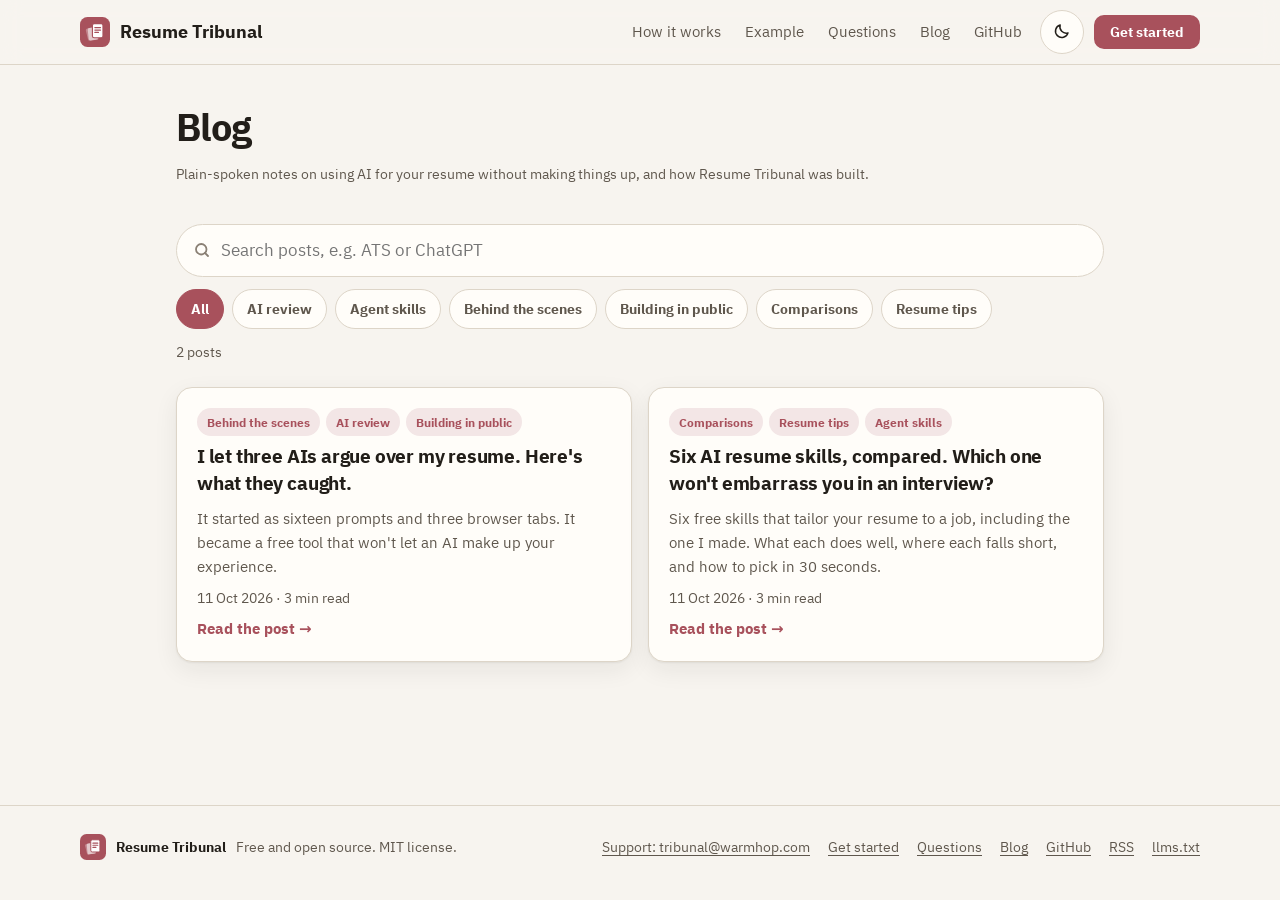
==== docs/blog/index.html @ fca513d2 "Support email, clearer myth and blind-check figures, Plex inside every drawing - support: tribunal@w" ====
<!doctype html>
<html lang="en">
<head>
<meta charset="utf-8">
<meta name="viewport" content="width=device-width, initial-scale=1, viewport-fit=cover">
<title>Blog: AI, resumes and honest job hunting | Resume Tribunal</title>
<meta name="description" content="Plain-spoken notes on using AI for your resume without making things up, and how Resume Tribunal was built.">
<link rel="canonical" href="https://mohiddin7.github.io/resume-tribunal/blog/">
<link rel="icon" href="../assets/favicon.svg" type="image/svg+xml">
<link rel="apple-touch-icon" href="../assets/apple-touch-icon.png">
<link rel="alternate" type="application/rss+xml" title="Resume Tribunal blog" href="https://mohiddin7.github.io/resume-tribunal/feed.xml">
<meta property="og:type" content="website">
<meta property="og:site_name" content="Resume Tribunal">
<meta property="og:title" content="Blog: AI, resumes and honest job hunting | Resume Tribunal">
<meta property="og:description" content="Plain-spoken notes on using AI for your resume without making things up, and how Resume Tribunal was built.">
<meta property="og:url" content="https://mohiddin7.github.io/resume-tribunal/blog/">
<meta property="og:image" content="https://mohiddin7.github.io/resume-tribunal/assets/og.png">
<meta property="og:image:width" content="1200">
<meta property="og:image:height" content="630">
<meta name="twitter:card" content="summary_large_image">
<meta name="theme-color" content="#f7f4ef" media="(prefers-color-scheme: light)">
<meta name="theme-color" content="#14120f" media="(prefers-color-scheme: dark)">
<link rel="stylesheet" href="../assets/site.css">
<script src="../assets/site.js"></script>
<script type="application/ld+json">{"@context": "https://schema.org", "@type": "Blog", "name": "Resume Tribunal blog", "url": "https://mohiddin7.github.io/resume-tribunal/blog/", "blogPost": [{"@type": "BlogPosting", "headline": "I let three AIs argue over my resume. Here's what they caught.", "url": "https://mohiddin7.github.io/resume-tribunal/blog/how-resume-tribunal-was-made.html", "datePublished": "2026-10-11"}, {"@type": "BlogPosting", "headline": "Six AI resume skills, compared. Which one won't embarrass you in an interview?", "url": "https://mohiddin7.github.io/resume-tribunal/blog/resume-skills-compared.html", "datePublished": "2026-10-11"}]}</script>
</head>
<body>
<a class="skip" href="#main">Skip to content</a>
<header class="site"><div class="in">
  <a class="logo" href="../" aria-label="Resume Tribunal home"><img src="../assets/favicon.svg" alt="" width="30" height="30"><span>Resume Tribunal</span></a>
  <nav class="top" aria-label="Main">
    <a href="../#how">How it works</a><a href="../#proof">Example</a><a href="../#faq">Questions</a><a href="../blog/">Blog</a><a href="https://github.com/mohiddin7/resume-tribunal">GitHub</a>
  </nav>
  <button class="icon theme" type="button" aria-label="Switch to dark mode"><span class="moon"><svg viewBox="0 0 24 24" width="18" height="18" aria-hidden="true"><path d="M20 14.5A8.5 8.5 0 0 1 9.5 4a8.5 8.5 0 1 0 10.5 10.5z" fill="none" stroke="currentColor" stroke-width="2" stroke-linejoin="round"/></svg></span><span class="sun"><svg viewBox="0 0 24 24" width="18" height="18" aria-hidden="true"><circle cx="12" cy="12" r="4.5" fill="none" stroke="currentColor" stroke-width="2"/><path d="M12 2v2.5M12 19.5V22M2 12h2.5M19.5 12H22M4.9 4.9l1.8 1.8M17.3 17.3l1.8 1.8M4.9 19.1l1.8-1.8M17.3 6.7l1.8-1.8" stroke="currentColor" stroke-width="2" stroke-linecap="round"/></svg></span></button>
  <a class="btn primary small" href="../#start">Get started</a>
</div></header>
<main id="main" class="blog-wrap">
<header class="blog-head"><h1>Blog</h1><p class="meta">Plain-spoken notes on using AI for your resume without making things up, and how Resume Tribunal was built.</p></header>
<div class="blog-tools">
<label class="search"><span class="sr">Search posts</span><input type="search" id="q" placeholder="Search posts, e.g. ATS or ChatGPT" autocomplete="off" aria-describedby="count"></label>
<div class="chips" role="group" aria-label="Filter by topic"><button type="button" class="chip on" data-tag="">All</button><button type="button" class="chip" data-tag="AI review">AI review</button><button type="button" class="chip" data-tag="Agent skills">Agent skills</button><button type="button" class="chip" data-tag="Behind the scenes">Behind the scenes</button><button type="button" class="chip" data-tag="Building in public">Building in public</button><button type="button" class="chip" data-tag="Comparisons">Comparisons</button><button type="button" class="chip" data-tag="Resume tips">Resume tips</button></div>
<p class="meta" id="count" aria-live="polite"></p>
</div>
<div class="grid posts" id="posts">
<article class="card post" data-tags="Behind the scenes|AI review|Building in public" data-text="i let three ais argue over my resume. here&#x27;s what they caught. it started as sixteen prompts and three browser tabs. it became a free tool that won&#x27;t let an ai make up your experience. behind the scenes ai review building in public an ai that writes your resume will also tell you it&#x27;s great. it&#x27;s biased, and the research agrees. so i made a second ai, from a different company, check the first one&#x27;s work without knowing who wrote it. that became resume tribunal: free, works in chatgpt, gemini, claude or any ai, and a quick review takes about 2 minutes. the ai that loved its own homework earlier this year i was job hunting and doing what everyone does. paste resume. paste job. ask the ai to make me shine. it made me shine a little too brightly. words i never use, like &quot;spearheaded&quot;. claims a size bigger than what i&#x27;d done. lines that echoed the job post so neatly it felt like cheating on a test. then i asked the same ai to check its work. it said the draft was strong. which is a bit like asking a chef to rate their own soup. it turns out this has a name. ai judges are up to 50% more likely to pass a failed answer when the answer is their own. sixteen prompts and a notes file so i got a second opinion. a different company&#x27;s ai, a fresh chat, and one instruction: read this like a skeptical hiring manager. it was far more willing to point out problems. so i kept going, all summer: may 2026: prompts to decode the job, screen my resume, and rewrite the weak bullets, run in three different ais. june and july 2026: all three reviewed the merged result, and two of them researched the role itself. the resume i ended up with was the best i&#x27;d had. it also took hours, three browser tabs, and a notes file just to remember which reply came from which ai. nobody else was ever going to do that. so i turned it into a skill. what resume tribunal does now a skill is a set of instructions your ai app loads when it needs them. you paste one message into chatgpt, gemini, claude or any ai, and it knows the whole routine. try it: you do two steps, and the ais do the rest. your name and contact details are hidden before anything goes to a second ai. and next time, it remembers: the facts you confirmed are saved on your computer, or handed to you as a block to paste, so your second job takes a few questions instead of an interview. the test that hurt i asked ai reviewers to tear the project apart, each playing a different kind of expert. the one that hurt most was the simplest: someone whose whole ai experience is typing a question into chatgpt. they closed the tab in 30 seconds. the first thing on my page was a terminal command. fair. i fixed the page, not the reader. what the second ai caught i then had a fresh ai run the whole thing on a made up candidate. the other ais suggested more than twenty things the candidate never said. a few: &quot;from 4 hours to 40 minutes&quot; , when the candidate said &quot;half a day&quot; &quot;framework adopted by leadership&quot; , for a spreadsheet one supervisor used dropping &quot;simple&quot; from &quot;simple sql queries&quot;, four separate times every one was rejected. the candidate&#x27;s own words decide. you can check every line yourself tribunal/tree/main/examples/operations analyst . three things i&#x27;d tell anyone using ai for a resume 1. get a second opinion from a different ai. the one that wrote it is the worst judge of it. 2. never keep a number you didn&#x27;t give it. if you can&#x27;t explain it in an interview, it&#x27;s a liability. 3. keep your own words. recruiters can smell &quot;spearheaded&quot; from across the room. resume tribunal is free and open source. try it in your ai app ../ start , and tell me what broke."><span class="tags"><button type="button" class="tag" data-tag="Behind the scenes" aria-label="Show posts about Behind the scenes">Behind the scenes</button><button type="button" class="tag" data-tag="AI review" aria-label="Show posts about AI review">AI review</button><button type="button" class="tag" data-tag="Building in public" aria-label="Show posts about Building in public">Building in public</button></span><a class="stretch" href="how-resume-tribunal-was-made.html"><strong>I let three AIs argue over my resume. Here&#x27;s what they caught.</strong></a><span class="desc">It started as sixteen prompts and three browser tabs. It became a free tool that won&#x27;t let an AI make up your experience.</span><span class="meta">11 Oct 2026 · 3 min read</span><span class="more" aria-hidden="true">Read the post →</span></article>
<article class="card post" data-tags="Comparisons|Resume tips|Agent skills" data-text="six ai resume skills, compared. which one won&#x27;t embarrass you in an interview? six free skills that tailor your resume to a job, including the one i made. what each does well, where each falls short, and how to pick in 30 seconds. comparisons resume tips agent skills want cover letters and interview prep too? resumeskills. applying to lots of similar jobs with a pile of old resumes? resume tailoring skill. living in claude code and want a slick pdf fast? claude code job tailor. scared an ai will invent things you&#x27;ll have to defend? resume tribunal mine, so read the disclosure . disclosure: i made resume tribunal. i&#x27;ve tried to be fair, and i say where it loses. everything here comes from reading each skill&#x27;s own files on 11 october 2026, with star counts from github that day. wait, what&#x27;s a &quot;skill&quot;? if ai to you means &quot;type a question into chatgpt&quot;, a skill is a set of instructions your ai app loads when your request matches. install it once, then just say &quot;tailor my resume to this job&quot;. you don&#x27;t always need one. rewording one bullet? a normal prompt is fine. applying to twenty jobs and want the same careful process every time? that&#x27;s what skills are for. the two traps every resume tool can fall into trap one: making things up. ai loves a round number. &quot;half a day&quot; quietly becomes &quot;4 hours&quot;. a tool that adds keywords &quot;to match the job&quot; can slip in a skill you&#x27;ve never used, and then the interviewer asks about it. trap two: believing ats myths. you&#x27;ve seen &quot;75% of resumes are rejected by ats&quot;. that figure traces back to a vendor that closed in 2013 job application was rejected by a human not a computer/ . most rejections come from people. the six, in one line each resumeskills , 2,650 stars. best for the whole job search: 22 skills, cover letters and interview prep included. watch out: it adds job keywords, repeats the 75% myth, and nothing checks claims against your words. resume tailoring skill tailoring skill , 770 stars. best for lots of similar jobs, and finding experience you forgot to write down. watch out: works best with 10 or more old resumes, and one ai writes and judges. resume cover letter skills , 1,060 stars. best for cover letters and uk or australian formats. watch out: it pushes for numbers in 60% of bullets, which is where invention starts. proficiently claude skills , 420 stars. best for strict &quot;never invent&quot; rules, and it remembers your corrections. watch out: no license file, part of a bigger commercial product, self review only. claude code job tailor vasquez/claude code job tailor , 170 stars. best for fast, polished pdfs from one data file. watch out: claude code only, some setup, non commercial license. resume tribunal tribunal , new. best for a second opinion you can trust, in any ai app. watch out: no cover letters, and the full council is slower but more thorough. the question that matters: who checks the ai? here&#x27;s the honest scoreboard. checked by a different ai claims checked against your words you approve changes remembers you next time resumeskills no no not built in no resume tailoring skill no no yes yes resume cover letter no no not built in no proficiently no no yes yes claude code job tailor no no yes yes resume tribunal yes yes yes, each change yes why i built mine differently every other skill here trusts one ai to write and to grade. ai judges go noticeably easier on their own work . that&#x27;s the gap. a second opinion from another company. it doesn&#x27;t know who wrote the draft, so it has no reason to be nice. a check that&#x27;s code, not a promise. a script compares every number and name with what you said. it remembers. facts you confirm are saved for your next job, on your computer or as a block you paste. it&#x27;s quick. a quick review takes about 2 minutes. the full council, three ais from three companies, takes 10 to 15. if you can&#x27;t explain a line in an interview, it shouldn&#x27;t be on your resume. whatever you pick read every line before you send it. never keep a number you didn&#x27;t give the ai yourself. check the employer&#x27;s rules on ai help. already used another skill? ask resume tribunal for &quot;a second opinion on my resume&quot;. it&#x27;ll check the work of any of them."><span class="tags"><button type="button" class="tag" data-tag="Comparisons" aria-label="Show posts about Comparisons">Comparisons</button><button type="button" class="tag" data-tag="Resume tips" aria-label="Show posts about Resume tips">Resume tips</button><button type="button" class="tag" data-tag="Agent skills" aria-label="Show posts about Agent skills">Agent skills</button></span><a class="stretch" href="resume-skills-compared.html"><strong>Six AI resume skills, compared. Which one won&#x27;t embarrass you in an interview?</strong></a><span class="desc">Six free skills that tailor your resume to a job, including the one I made. What each does well, where each falls short, and how to pick in 30 seconds.</span><span class="meta">11 Oct 2026 · 3 min read</span><span class="more" aria-hidden="true">Read the post →</span></article>
</div>
<p class="empty" id="empty" hidden>No posts match that search.</p>
</main>
<footer class="site"><div class="in">
  <div class="fbrand"><img src="../assets/favicon.svg" alt="" width="26" height="26"><strong>Resume Tribunal</strong><span>Free and open source. MIT license.</span></div>
  <nav aria-label="Footer"><a href="mailto:tribunal@warmhop.com">Support: tribunal@warmhop.com</a><a href="../#start">Get started</a><a href="../#faq">Questions</a><a href="../blog/">Blog</a><a href="https://github.com/mohiddin7/resume-tribunal">GitHub</a><a href="https://mohiddin7.github.io/resume-tribunal/feed.xml">RSS</a><a href="../llms.txt">llms.txt</a></nav>
</div></footer>
</body>
</html>
---- docs/assets/site.css ----
/* IBM Plex Sans, self-hosted (SIL Open Font License, fonts/OFL.txt). Served from this site, never from a font CDN. */
@font-face { font-family: "IBM Plex Sans"; font-style: normal; font-weight: 400; font-display: swap; src: url("fonts/ibm-plex-sans-400.woff2") format("woff2"); }
@font-face { font-family: "IBM Plex Sans"; font-style: normal; font-weight: 500; font-display: swap; src: url("fonts/ibm-plex-sans-500.woff2") format("woff2"); }
@font-face { font-family: "IBM Plex Sans"; font-style: normal; font-weight: 600; font-display: swap; src: url("fonts/ibm-plex-sans-600.woff2") format("woff2"); }
@font-face { font-family: "IBM Plex Sans"; font-style: normal; font-weight: 700; font-display: swap; src: url("fonts/ibm-plex-sans-700.woff2") format("woff2"); }
@font-face { font-family: "IBM Plex Sans"; font-style: italic; font-weight: 400; font-display: swap; src: url("fonts/ibm-plex-sans-400-italic.woff2") format("woff2"); }
/* Resume Tribunal. Colours from the warmhop™ palette. Light and dark follow the device; the toggle overrides. Phone first. */
:root {
  --bg: #f7f4ef; --surf: #fffdf9; --ink: #221e19; --muted: #5f574d; --line: #ddd5c8; --tint: #f3e6e6;
  --brand: #a8515c; --onbrand: #fff; --blue: #35619a; --green: #2f6c36; --danger: #a14126;
  --shadow: 0 1px 2px rgba(34,30,25,.06), 0 8px 24px rgba(34,30,25,.07);
  color-scheme: light;
}
@media (prefers-color-scheme: dark) {
  :root:not([data-theme="light"]) {
    --bg: #14120f; --surf: #221e19; --ink: #f3ede4; --muted: #b5ab9e; --line: #3a332b; --tint: #3a2326;
    --brand: #d67a84; --onbrand: #14120f; --blue: #4e88d3; --green: #479650; --danger: #db6141;
    --shadow: 0 1px 2px rgba(0,0,0,.3), 0 8px 24px rgba(0,0,0,.25); color-scheme: dark;
  }
}
:root[data-theme="dark"] {
  --bg: #14120f; --surf: #221e19; --ink: #f3ede4; --muted: #b5ab9e; --line: #3a332b; --tint: #3a2326;
  --brand: #d67a84; --onbrand: #14120f; --blue: #4e88d3; --green: #479650; --danger: #db6141;
  --shadow: 0 1px 2px rgba(0,0,0,.3), 0 8px 24px rgba(0,0,0,.25); color-scheme: dark;
}

* { box-sizing: border-box; }
[hidden] { display: none !important; }
html { -webkit-text-size-adjust: 100%; scroll-behavior: smooth; scroll-padding-top: 72px; }
body { margin: 0; background: var(--bg); color: var(--ink); font: 17px/1.6 "IBM Plex Sans", system-ui, -apple-system, "Segoe UI", Roboto, sans-serif; overflow-x: hidden; }
a { color: var(--brand); text-underline-offset: 3px; }
img { max-width: 100%; height: auto; }
:focus-visible { outline: 3px solid var(--blue); outline-offset: 2px; border-radius: 6px; }
.skip, .sr { position: absolute; left: -9999px; }
.skip:focus { left: 16px; top: 8px; background: var(--surf); padding: 8px 12px; z-index: 20; }
h1, h2, h3 { letter-spacing: -0.02em; line-height: 1.15; }
h1 { font-size: clamp(2.1rem, 8.5vw, 4rem); font-weight: 850; margin: 16px 0; }
h2 { font-size: clamp(1.6rem, 5.5vw, 2.4rem); font-weight: 800; margin: 8px 0 12px; }
h3 { font-size: 1.15rem; margin: 0 0 6px; }
.accent { color: var(--brand); }
.lede { font-size: clamp(1.05rem, 3.6vw, 1.3rem); color: var(--muted); max-width: 38rem; }
.meta { color: var(--muted); font-size: 14px; }
.center { text-align: center; margin-left: auto; margin-right: auto; }
.eyebrow { display: inline-block; font-size: 13px; font-weight: 700; color: var(--brand); background: var(--tint); border: 1px solid color-mix(in srgb, var(--brand) 30%, transparent); padding: 4px 12px; border-radius: 999px; }

/* buttons */
.btn { display: inline-flex; align-items: center; justify-content: center; gap: 8px; padding: 11px 18px; border-radius: 10px; font-weight: 700; text-decoration: none; border: 2px solid var(--brand); line-height: 1.2; cursor: pointer; font-size: 16px; }
.btn.primary { background: var(--brand); color: var(--onbrand); }
.btn.ghost { color: var(--brand); background: transparent; }
.btn.big { padding: 15px 26px; font-size: 17px; }
.btn.small { padding: 7px 14px; font-size: 14px; }
.btn:hover { filter: brightness(1.06); }
.icon { width: 40px; height: 40px; border-radius: 999px; border: 1px solid var(--line); background: var(--surf); color: var(--ink); display: inline-grid; place-items: center; cursor: pointer; padding: 0; }
.theme .sun, :root[data-theme="dark"] .theme .moon { display: none; }
:root[data-theme="dark"] .theme .sun { display: inline; }
@media (prefers-color-scheme: dark) { :root:not([data-theme]) .theme .moon { display: none; } :root:not([data-theme]) .theme .sun { display: inline; } }

/* header */
header.site { position: sticky; top: 0; z-index: 10; background: color-mix(in srgb, var(--bg) 88%, transparent); backdrop-filter: blur(10px); border-bottom: 1px solid var(--line); }
header.site .in { max-width: 72rem; margin: 0 auto; padding: 10px 16px; display: flex; align-items: center; gap: 10px; }
.logo { display: flex; align-items: center; gap: 10px; font-weight: 800; color: var(--ink); text-decoration: none; font-size: 18px; margin-right: auto; }
nav.top { display: none; gap: 24px; font-size: 15px; margin-right: 8px; }
nav.top a { color: var(--muted); text-decoration: none; }
nav.top a:hover { color: var(--ink); }
@media (min-width: 880px) { nav.top { display: flex; } }
@media (max-width: 380px) { .logo span { display: none; } }

/* layout */
main { max-width: 72rem; margin: 0 auto; padding: 0 16px; }
section { padding: 56px 0; text-align: center; }
section > p, section > .sub { margin-left: auto; margin-right: auto; }
.sub { color: var(--muted); max-width: 40rem; }
.band { background: var(--surf); border-top: 1px solid var(--line); border-bottom: 1px solid var(--line); margin: 0 -16px; padding-left: 16px; padding-right: 16px; }
@media (min-width: 72rem) { .band { margin: 0 calc((72rem - 100vw) / 2); padding-left: calc((100vw - 72rem) / 2 + 16px); padding-right: calc((100vw - 72rem) / 2 + 16px); } }
.card { background: var(--surf); border: 1px solid var(--line); border-radius: 16px; padding: 20px; box-shadow: var(--shadow); text-align: left; }
.band .card { background: var(--bg); }
.grid { display: grid; gap: 16px; margin: 24px 0; }
@media (min-width: 720px) { .grid.two { grid-template-columns: 1fr 1fr; } .grid.three { grid-template-columns: repeat(3, 1fr); } }

/* hero */
.hero { padding: 48px 0 24px; }
.hero h1 { margin-left: auto; margin-right: auto; }
.hero .lede { margin: 0 auto; }
.cta { display: flex; flex-direction: column; gap: 12px; margin: 28px auto 16px; max-width: 22rem; }
@media (min-width: 560px) { .cta { flex-direction: row; justify-content: center; max-width: none; } }
.trust { list-style: none; padding: 0; margin: 0; display: flex; flex-wrap: wrap; justify-content: center; gap: 6px 18px; color: var(--muted); font-size: 14px; }
.trust li::before { content: "✓ "; color: var(--green); font-weight: 800; }

/* hero demo */
.demo-wrap { max-width: 60rem; margin: 8px auto 24px; padding: 0; }
.demo-head { display: flex; align-items: center; justify-content: center; gap: 12px; color: var(--muted); font-size: 14px; font-weight: 700; margin-bottom: 12px; }
.demo-head .icon { width: 32px; height: 32px; font-size: 11px; }
.pause .pl, .paused .pause .ps { display: none; } .paused .pause .pl { display: inline; }
.paused .demo-wrap * { animation-play-state: paused !important; }
.demo { display: grid; gap: 12px; text-align: left; }
@media (min-width: 760px) { .demo { grid-template-columns: 1fr 1fr; } }
.pane { background: var(--surf); border: 1px solid var(--line); border-radius: 16px; padding: 16px; box-shadow: var(--shadow); min-height: 230px; }
.pane-h { display: flex; align-items: center; gap: 8px; font-size: 14px; font-weight: 700; color: var(--muted); padding-bottom: 10px; border-bottom: 1px solid var(--line); margin-bottom: 10px; }
.badge { font-size: 12px; font-weight: 800; padding: 2px 8px; border-radius: 6px; color: var(--onbrand); }
.badge.blue { background: var(--blue); } .badge.brand { background: var(--brand); }
.line { margin: 8px 0; padding: 10px 12px; border-radius: 10px; background: var(--bg); font-size: 15px; }
.line.new { border-left: 4px solid var(--blue); }
.row { display: flex; gap: 10px; align-items: flex-start; margin: 8px 0; padding: 10px 12px; border-radius: 10px; background: var(--bg); font-size: 14px; line-height: 1.4; }
.row.neg { background: var(--tint); }
.ic { flex: none; width: 22px; height: 22px; border-radius: 999px; display: inline-grid; place-items: center; font-size: 13px; font-weight: 900; color: #fff; }
.ic.ok { background: var(--green); } .ic.bad { background: var(--danger); }
.approve { display: flex; justify-content: center; align-items: center; gap: 10px; margin: 14px auto 0; font-weight: 700; background: var(--surf); border: 1px solid var(--line); border-radius: 999px; padding: 10px 18px; width: fit-content; max-width: 100%; box-shadow: var(--shadow); }
@media (prefers-reduced-motion: reduce) { .demo-wrap * { animation: none !important; } }

/* steps */
.steps3 { list-style: none; padding: 0; margin: 28px 0 8px; display: grid; gap: 16px; }
@media (min-width: 760px) { .steps3 { grid-template-columns: repeat(3, 1fr); } }
.steps3 li { background: var(--bg); border: 1px solid var(--line); border-radius: 16px; padding: 22px; text-align: left; }
.num { display: inline-grid; place-items: center; width: 36px; height: 36px; border-radius: 999px; background: var(--brand); color: var(--onbrand); font-weight: 800; margin-bottom: 10px; }
.steps3 p { margin: 0; color: var(--muted); }

/* proof */
.caught { display: flex; flex-direction: column; gap: 8px; }
.was { text-decoration: line-through; text-decoration-color: var(--danger); text-decoration-thickness: 2px; font-weight: 700; }
.is { color: var(--muted); }
.is::before { content: "✓ "; color: var(--green); font-weight: 900; }
.ba { display: grid; gap: 16px; }
@media (min-width: 720px) { .ba { grid-template-columns: 1fr 1.6fr; } }
.ba .label { font-size: 12px; font-weight: 800; letter-spacing: .08em; text-transform: uppercase; color: var(--muted); }
.ba .after .label { color: var(--green); }
.ba ul { margin: 8px 0 0; padding-left: 18px; } .ba li { margin: 6px 0; }

/* start tabs */
.tabs { display: flex; gap: 6px; padding: 6px; border: 1px solid var(--line); border-radius: 999px; background: var(--bg); width: fit-content; max-width: 100%; margin: 24px auto 16px; overflow-x: auto; }
.tabs button { border: 0; background: none; color: var(--muted); font: inherit; font-size: 15px; font-weight: 700; padding: 8px 14px; border-radius: 999px; cursor: pointer; white-space: nowrap; }
.tabs button[aria-selected="true"] { background: var(--surf); color: var(--ink); box-shadow: var(--shadow); }
.panel { max-width: 44rem; margin: 0 auto; text-align: left; }
.steps { padding-left: 22px; } .steps li { margin: 12px 0; }
.copyline { display: inline-flex; align-items: center; gap: 8px; flex-wrap: wrap; margin-top: 6px; }
.copybox { display: flex; gap: 10px; align-items: flex-start; background: var(--bg); border: 1px solid var(--line); border-radius: 12px; padding: 12px; }
.copybox code { flex: 1; white-space: normal; word-break: break-word; }
.copy { border: 1px solid var(--line); background: var(--surf); color: var(--ink); border-radius: 8px; padding: 5px 10px; font: inherit; font-size: 13px; font-weight: 700; cursor: pointer; }
.copy.done { color: var(--green); border-color: var(--green); }
.note { max-width: 44rem; margin: 24px auto 0; text-align: left; border-left: 4px solid var(--brand); padding: 8px 0 8px 16px; color: var(--muted); }
code { font-family: ui-monospace, Menlo, Consolas, monospace; font-size: 14px; background: var(--bg); border: 1px solid var(--line); border-radius: 6px; padding: 2px 6px; }

/* stats, compare, faq */
.stat .big { display: block; font-size: 2.4rem; font-weight: 850; color: var(--brand); letter-spacing: -.03em; }
.stat p { margin: 4px 0 8px; }
.stat a { font-size: 14px; }
.table { overflow-x: auto; margin: 24px auto; max-width: 52rem; border: 1px solid var(--line); border-radius: 14px; background: var(--bg); }
table { border-collapse: collapse; width: 100%; font-size: 15px; text-align: left; }
th, td { padding: 12px 14px; border-bottom: 1px solid var(--line); vertical-align: top; }
tr:last-child td { border-bottom: 0; }
th { font-size: 13px; text-transform: uppercase; letter-spacing: .06em; color: var(--muted); }
.faq { max-width: 46rem; margin: 24px auto 0; text-align: left; }
details { border: 1px solid var(--line); background: var(--surf); border-radius: 14px; margin: 10px 0; padding: 0 18px; }
summary { cursor: pointer; font-weight: 700; padding: 16px 0; list-style: none; display: flex; justify-content: space-between; gap: 12px; }
summary::-webkit-details-marker { display: none; }
summary::after { content: "+"; color: var(--brand); font-size: 22px; line-height: 1; }
details[open] summary::after { content: "–"; }
details p { margin: 0 0 16px; color: var(--muted); }
.final { padding: 64px 0 96px; }
.final p { color: var(--muted); }
.disclose { max-width: 36rem; margin-top: 24px; }

/* sticky phone button */
.mcta { position: fixed; left: 16px; right: 16px; bottom: max(12px, env(safe-area-inset-bottom)); z-index: 9; padding: 14px; box-shadow: var(--shadow); }
@media (min-width: 760px) { .mcta { display: none; } }
@media (max-width: 759px) { body.home { padding-bottom: 76px; } }

/* cards for posts */
.card.post { display: flex; flex-direction: column; gap: 8px; text-decoration: none; color: var(--ink); transition: transform .15s, border-color .15s; }
.card.post:hover { transform: translateY(-2px); border-color: var(--brand); }
.card.post strong { font-size: 1.2rem; line-height: 1.3; letter-spacing: -.01em; }
.card.post .desc { color: var(--muted); font-size: 15px; }
.card.post .more { color: var(--brand); font-weight: 700; font-size: 15px; margin-top: auto; }
.tags { display: flex; flex-wrap: wrap; gap: 6px; }
.tag { font-size: 12px; font-weight: 700; color: var(--brand); background: var(--tint); padding: 2px 9px; border-radius: 999px; }

/* blog index */
.blog-wrap { max-width: 60rem; }
.blog-hero { padding: 48px 0 8px; }
.blog-hero .lede { margin: 0 auto; }
.search input { width: 100%; max-width: 30rem; margin: 24px auto 12px; display: block; font: inherit; padding: 12px 16px 12px 44px; border-radius: 999px; border: 1px solid var(--line); background: var(--surf) no-repeat 16px 50% / 18px url("data:image/svg+xml,%3Csvg xmlns='http://www.w3.org/2000/svg' viewBox='0 0 24 24' fill='none' stroke='%238a8075' stroke-width='2.4' stroke-linecap='round'%3E%3Ccircle cx='11' cy='11' r='7'/%3E%3Cpath d='M20 20l-4-4'/%3E%3C/svg%3E"); color: var(--ink); }
.chips { display: flex; flex-wrap: wrap; justify-content: center; gap: 8px; }
.chip { border: 1px solid var(--line); background: var(--surf); color: var(--muted); border-radius: 999px; padding: 6px 14px; font: inherit; font-size: 14px; font-weight: 700; cursor: pointer; }
.chip.on { background: var(--brand); border-color: var(--brand); color: var(--onbrand); }
.grid.posts { grid-template-columns: 1fr; }
@media (min-width: 720px) { .grid.posts { grid-template-columns: 1fr 1fr; } }
.empty { text-align: center; color: var(--muted); }

/* post */
.post-wrap { max-width: 46rem; padding-bottom: 48px; }
.crumbs { font-size: 14px; color: var(--muted); padding-top: 24px; }
.crumbs a { color: var(--muted); }
.post-head { padding: 16px 0 8px; border-bottom: 1px solid var(--line); margin-bottom: 8px; }
.post-head h1 { font-size: clamp(1.9rem, 7vw, 2.9rem); margin: 12px 0; }
.byline { display: flex; align-items: center; gap: 12px; flex-wrap: wrap; margin: 16px 0 12px; font-size: 15px; }
.avatar { width: 40px; height: 40px; border-radius: 999px; background: var(--brand); color: var(--onbrand); display: grid; place-items: center; font-weight: 800; }
.share { display: flex; align-items: center; gap: 8px; flex-wrap: wrap; margin-left: auto; font-size: 14px; }
.share span { color: var(--muted); }
.share a { border: 1px solid var(--line); border-radius: 8px; padding: 5px 10px; text-decoration: none; color: var(--ink); font-weight: 700; font-size: 13px; }
.prose { font-size: 18px; line-height: 1.75; }
.prose h2 { font-size: 1.6rem; margin: 48px 0 8px; }
.prose h3 { margin-top: 32px; }
.prose p, .prose li { margin: 14px 0; }
.prose strong { color: var(--ink); }
.prose blockquote { margin: 28px 0; padding: 4px 0 4px 20px; border-left: 4px solid var(--brand); font-size: 1.2rem; font-weight: 600; }
.prose ul, .prose ol { padding-left: 22px; }
.prose .table { margin: 24px 0; }
.prose table { font-size: 14px; }
.fig { margin: 32px 0; }
.fig img { border-radius: 16px; border: 1px solid var(--line); display: block; width: 100%; }
.fig figcaption { font-size: 14px; color: var(--muted); text-align: center; margin-top: 8px; }
.cta-box { display: flex; gap: 16px; align-items: flex-start; background: var(--tint); border: 1px solid color-mix(in srgb, var(--brand) 35%, transparent); border-radius: 18px; padding: 20px; margin: 36px 0; }
.cta-box p { margin: 4px 0 12px; font-size: 16px; color: var(--muted); }
.post-foot { border-top: 1px solid var(--line); padding-top: 16px; }
.related h2 { font-size: 1.4rem; text-align: left; }
.related { padding: 32px 0; text-align: left; }

/* footer */
footer.site { border-top: 1px solid var(--line); color: var(--muted); font-size: 14px; }
footer.site .in { max-width: 72rem; margin: 0 auto; padding: 28px 16px 40px; display: flex; flex-wrap: wrap; gap: 16px 32px; justify-content: space-between; align-items: center; }
.fbrand { display: flex; align-items: center; gap: 10px; flex-wrap: wrap; }
.fbrand strong { color: var(--ink); }
footer.site nav { display: flex; flex-wrap: wrap; gap: 8px 18px; }
footer.site a { color: var(--muted); }

/* phone fixes */
.logo, .btn { white-space: nowrap; }
@media (max-width: 759px) {
  header.site .btn.small { display: none; }
  .tabs { display: grid; grid-template-columns: 1fr; border-radius: 16px; width: 100%; }
  .tabs button { border-radius: 12px; }
  .pane { min-height: 0; }
}
.dfix { color: var(--green); font-weight: 700; }
.apps { color: var(--muted); font-size: 14px; font-weight: 700; text-align: center; margin: 0 0 8px; }
details.more { margin-top: 16px; }
details.more ul { color: var(--muted); padding-left: 20px; }
details.more li { margin: 8px 0; }
.steps .copybox { margin-top: 8px; }

h1, h2 { text-wrap: balance; }
.hero h1 .accent { display: block; font-size: .82em; margin-top: 6px; }

:root { --purple: #685497; }
:root[data-theme="dark"] { --purple: #9177cf; }
@media (prefers-color-scheme: dark) { :root:not([data-theme="light"]) { --purple: #9177cf; } }

/* how it works: story player. One resume card is the main character; motion tells the story. */
.hiw { display: grid; gap: 14px; max-width: 60rem; margin: 24px auto 8px; text-align: left; }
.steps6 { list-style: none; margin: 0; padding: 0; display: grid; grid-template-columns: repeat(6, 1fr); gap: 6px; }
.st { width: 100%; border: 0; background: none; padding: 6px 0; cursor: pointer; font: inherit; color: inherit; text-align: left; }
.st .stt, .st .sts { display: none; }
.bar { display: block; height: 4px; border-radius: 4px; background: color-mix(in srgb, var(--ink) 14%, transparent); overflow: hidden; }
.bar b { display: block; height: 100%; width: 0; background: var(--brand); border-radius: 4px; }
.st.done .bar b { width: 100%; }
.st.now .bar b { animation: fillbar 4.4s linear forwards; }
.hiw.stopped .st.now .bar b { animation: none; width: 100%; }
.paused .st.now .bar b, .hiw.hold .st.now .bar b { animation-play-state: paused; }
@keyframes fillbar { to { width: 100%; } }
.stage { position: relative; height: 360px; border-radius: 22px; background: var(--bg); border: 1px solid var(--line); overflow: hidden; touch-action: pan-y; user-select: none; cursor: pointer; }
.stage .pause { position: absolute; right: 12px; top: 12px; z-index: 5; width: 34px; height: 34px; font-size: 11px; }
.cap { margin: 0; min-height: 3.4em; text-align: center; }
.cap strong { display: block; font-size: 1.2rem; letter-spacing: -.01em; }
.cap span { color: var(--muted); }
@media (min-width: 860px) {
  .hiw { grid-template-columns: 1.35fr 1fr; align-items: center; gap: 28px; }
  .stage { grid-column: 1; grid-row: 1; height: 420px; }
  .steps6 { grid-column: 2; grid-row: 1; grid-template-columns: 1fr; gap: 4px; }
  .st { padding: 10px 14px 12px; border-radius: 14px; }
  .st .stt { display: block; font-weight: 750; font-size: 1.02rem; margin-top: 8px; color: var(--muted); }
  .st .sts { display: none; color: var(--muted); font-size: 14px; }
  .st.now { background: var(--surf); box-shadow: var(--shadow); }
  .st.now .stt { color: var(--ink); } .st.now .sts { display: block; }
  .st:hover .stt { color: var(--ink); }
  .cap { display: none; }
}
.sc { position: absolute; inset: 0; display: grid; place-items: center; opacity: 0; visibility: hidden; transition: opacity .35s; }
.sc.on { opacity: 1; visibility: visible; }

/* the resume card */
.rc { position: relative; width: 150px; background: var(--surf); border: 1px solid var(--line); border-radius: 14px; padding: 16px 14px; box-shadow: var(--shadow); display: grid; gap: 7px; }
.rc .rc-name { height: 10px; width: 62%; border-radius: 5px; background: var(--ink); opacity: .85; }
.rc .rc-sub { height: 6px; width: 40%; border-radius: 3px; background: var(--muted); opacity: .5; margin-bottom: 4px; }
.rc i { height: 6px; border-radius: 3px; background: var(--muted); opacity: .3; }
.rc i.short { width: 60%; }
.rc.big { width: min(330px, 84%); padding: 20px 18px; gap: 6px; }
.rc.big p { margin: 0; font-size: 14px; line-height: 1.35; padding: 6px 8px; border-radius: 8px; background: var(--bg); }
.sctag { position: absolute; top: -11px; left: 14px; font-size: 11px; font-weight: 800; color: #fff; padding: 3px 9px; border-radius: 999px; }
.t-blue { background: var(--blue); }
.pill { display: inline-flex; align-items: center; gap: 6px; font-size: 13px; font-weight: 700; padding: 7px 12px; border-radius: 999px; background: var(--surf); border: 1px solid var(--line); box-shadow: var(--shadow); color: var(--ink); }

/* scene 1: link and resume drop into the chat */
.sc1 .chat { position: absolute; left: 50%; bottom: 44px; transform: translateX(-50%); width: min(330px, 84%); display: flex; align-items: center; justify-content: space-between; gap: 8px; padding: 12px 12px 12px 16px; border-radius: 16px; background: var(--surf); border: 1px solid var(--line); box-shadow: var(--shadow); font-size: 14px; }
.sc1 .send { width: 28px; height: 28px; border-radius: 999px; background: var(--brand); color: var(--onbrand); display: grid; place-items: center; font-weight: 800; flex: none; }
.sc1 .job { position: absolute; left: 12%; top: 22%; }
.sc1 .rc-in { position: absolute; right: 12%; top: 14%; width: 104px; padding: 12px 10px; transform: rotate(4deg); }
.sc1.on .job { animation: dropL .9s .2s cubic-bezier(.3,1.4,.5,1) both; }
.sc1.on .rc-in { animation: dropR .9s .5s cubic-bezier(.3,1.4,.5,1) both; }
.sc1.on .typed { animation: type 1.1s 1.5s steps(28) both; }
.sc1.on .send { animation: pulse .5s 2.8s both; }
@keyframes dropL { from { transform: translate(-60px,-40px) rotate(-12deg); opacity: 0; } }
@keyframes dropR { from { transform: translate(60px,-50px) rotate(16deg); opacity: 0; } }

/* scene 2: AI 1 rewrites */
.sc2 .old { color: var(--muted); }
.sc2.on .old { animation: strikeout 2.2s .2s both; }
.sc2.on .n1 { animation: type 1s .9s steps(40) both; }
.sc2.on .n2 { animation: type 1s 2s steps(36) both; }
.sc2 .new { border-left: 3px solid var(--blue); }
.sc2 .kw { position: absolute; font-size: 12px; font-weight: 800; color: var(--blue); background: var(--surf); border: 1px solid color-mix(in srgb, var(--blue) 40%, var(--line)); padding: 4px 10px; border-radius: 999px; }
.sc2 .k1 { top: 9%; left: 10%; } .sc2 .k2 { top: 7%; right: 12%; } .sc2 .k3 { bottom: 9%; right: 16%; }
.sc2.on .kw { animation: floatin .7s both; } .sc2.on .k1 { animation-delay: .5s; } .sc2.on .k2 { animation-delay: .8s; } .sc2.on .k3 { animation-delay: 1.1s; }
@keyframes strikeout { 0%, 25% { text-decoration: none; opacity: 1; } 45% { text-decoration: line-through; opacity: .7; } 100% { text-decoration: line-through; opacity: .35; } }
@keyframes floatin { from { transform: translateY(14px) scale(.8); opacity: 0; } }

/* scene 3: AI 2 reads blind, catches the made-up number */
.t-swap { background: var(--brand); display: grid; }
.t-swap b { grid-area: 1 / 1; font-weight: 800; }
.t-swap b:first-child { visibility: hidden; }
.sc3.on .t-swap { animation: tagcol 1s .2s both; }
.sc3.on .t-swap b:first-child { visibility: visible; animation: hideb .01s 1s both; }
.sc3.on .t-swap b:last-child { animation: showb .01s 1s both; }
@keyframes tagcol { from { background: var(--blue); } 80% { background: var(--blue); } }
@keyframes hideb { to { visibility: hidden; } } @keyframes showb { from { visibility: hidden; } }
.sc3 .bad { display: none; } .sc3 .fix { color: var(--green); font-weight: 800; }
.sc3.on .bad { display: inline; color: var(--danger); font-weight: 800; animation: badgone 3s .3s both; }
.sc3.on .fix { display: inline-block; animation: fixin .4s 2.4s both; }
@keyframes badgone { 0%, 40% { text-decoration: none; } 50%, 70% { text-decoration: line-through; opacity: 1; } 71%, 100% { opacity: 0; font-size: 0; } }
@keyframes fixin { from { opacity: 0; transform: translateY(6px); max-width: 0; } }
.sc3 .lens { position: absolute; width: 54px; height: 54px; border-radius: 999px; border: 3px solid var(--brand); left: 8%; top: 46%; opacity: 0; }
.sc3 .lens::after { content: ""; position: absolute; width: 18px; height: 3px; background: var(--brand); right: -15px; bottom: -5px; transform: rotate(45deg); border-radius: 2px; }
.sc3.on .lens { animation: sweep 2s .4s ease-in-out both; }
@keyframes sweep { 0% { opacity: 0; transform: translate(0,0); } 15% { opacity: 1; } 55% { transform: translate(150px, 10px); opacity: 1; } 70% { transform: translate(90px, 24px); opacity: 1; } 100% { transform: translate(90px, 24px); opacity: 0; } }
.sc3 .note, .sc3 .verdict { position: absolute; font-size: 13px; font-weight: 800; padding: 7px 12px; border-radius: 12px; box-shadow: var(--shadow); }
.sc3 .note { top: 12%; right: 8%; background: var(--surf); color: var(--danger); border: 1px solid color-mix(in srgb, var(--danger) 40%, var(--line)); }
.sc3 .verdict { bottom: 10%; left: 50%; transform: translateX(-50%); background: var(--green); color: #fff; white-space: nowrap; }
.sc3.on .note { animation: popin .4s 1.5s both; }
.sc3.on .verdict { animation: popc .5s 3s both; }
@keyframes popin { from { transform: scale(.6); opacity: 0; } }
@keyframes popc { from { transform: translateX(-50%) scale(.6); opacity: 0; } }

/* scene 4: the script ticks */
.sc4 { grid-template-columns: auto auto; gap: 22px; justify-content: center; align-content: center; }
.sc4 .rc { overflow: hidden; }
.sc4 .scan { position: absolute; left: 0; right: 0; height: 26px; top: -30px; background: linear-gradient(transparent, color-mix(in srgb, var(--brand) 35%, transparent), transparent); }
.sc4.on .scan { animation: scan 1.4s .2s ease-in-out 2 both; }
@keyframes scan { to { top: 110%; } }
.checks { list-style: none; margin: 0; padding: 0; display: grid; gap: 10px; font-size: 14px; font-weight: 650; max-width: 190px; }
.checks li { display: flex; gap: 8px; align-items: flex-start; }
.checks b { flex: none; width: 22px; height: 22px; border-radius: 999px; background: var(--green); color: #fff; display: grid; place-items: center; font-size: 12px; }
.sc4.on .c1 { animation: floatin .4s .7s both; } .sc4.on .c2 { animation: floatin .4s 1.4s both; } .sc4.on .c3 { animation: floatin .4s 2.1s both; }
@media (max-width: 420px) { .sc4 { grid-template-columns: 1fr; justify-items: center; gap: 14px; } .sc4 .rc { width: 120px; } }

/* scene 5: approve */
.sc5 { align-content: center; gap: 12px; }
.chg { display: flex; align-items: center; justify-content: space-between; gap: 10px; width: min(330px, 86%); background: var(--surf); border: 1px solid var(--line); border-radius: 14px; padding: 12px 12px 12px 14px; box-shadow: var(--shadow); font-size: 14px; }
.chg p { margin: 0; }
.ok { flex: none; font-size: 13px; font-weight: 800; padding: 7px 12px; border-radius: 10px; border: 2px solid var(--green); color: var(--green); }
.sc5.on .ch1 .ok { animation: approve .3s 1s both; } .sc5.on .ch2 .ok { animation: approve .3s 2.2s both; }
@keyframes approve { from { background: transparent; color: var(--green); } to { background: var(--green); color: #fff; } }
.sc5 .tap { position: absolute; width: 26px; height: 26px; border-radius: 999px; background: color-mix(in srgb, var(--ink) 30%, transparent); border: 2px solid var(--surf); opacity: 0; }
.sc5.on .tap { animation: tap 2.6s .2s both; }
@keyframes tap { 0% { opacity: 0; left: 50%; top: 80%; } 20% { opacity: 1; } 32% { left: calc(50% + min(130px, 34%)); top: calc(50% - 42px); transform: scale(1); } 36% { transform: scale(.75); } 40% { transform: scale(1); } 70% { left: calc(50% + min(130px, 34%)); top: calc(50% + 22px); transform: scale(1); } 74% { transform: scale(.75); } 78% { transform: scale(1); opacity: 1; } 100% { left: calc(50% + min(130px, 34%)); top: calc(50% + 22px); opacity: 0; } }

/* scene 6: your resume lifts out of the pile, like the logo */
.pile { position: relative; width: 170px; height: 200px; }
.pile .p1, .pile .p2 { position: absolute; inset: 20px 30px 0 0; border-radius: 14px; background: var(--brand); }
.pile .p1 { opacity: .25; transform: rotate(-14deg); } .pile .p2 { opacity: .45; transform: rotate(-6deg); }
.pile .lift { position: absolute; left: 34px; top: 10px; width: 136px; z-index: 2; }
.sc6.on .lift { animation: lift 1s .3s cubic-bezier(.3,1.5,.5,1) both; }
@keyframes lift { from { transform: translate(-28px, 34px) rotate(-6deg); } }
.sc6 .pdf, .sc6 .qs { position: absolute; }
.sc6 .pdf { right: 9%; top: 26%; background: var(--brand); color: var(--onbrand); border-color: var(--brand); }
.sc6 .qs { left: 8%; bottom: 16%; }
.sc6.on .pdf { animation: popin .4s 1.3s both; } .sc6.on .qs { animation: popin .4s 1.8s both; }

@keyframes type { from { clip-path: inset(0 100% 0 0); } to { clip-path: inset(0 0 0 0); } }
@keyframes pulse { 50% { transform: scale(1.25); } }
@media (prefers-reduced-motion: reduce) { .hiw *, .hiw *::after { animation: none !important; } .sc { transition: none; } }
.paused .hiw *, .paused .hiw *::after, .hiw.hold .sc * { animation-play-state: paused !important; }
.sc3 .fix { white-space: nowrap; overflow: hidden; vertical-align: bottom; }
.sc6 .pdf { right: auto; left: 8%; top: 12%; }
.sc6 .qs { left: auto; right: 8%; bottom: 12%; }
.sc2 .k2 { right: 20%; }
.cap { min-height: 4.6em; }

/* phone: bars and caption together on top; no long-press callout */
.stage { -webkit-touch-callout: none; -webkit-user-select: none; }
@media (max-width: 859px) {
  .steps6 { order: 0; } .cap { order: 1; min-height: 3.2em; margin-bottom: 2px; } .stage { order: 2; }
  .cap strong { font-size: 1.1rem; }
}
/* floating phone button appears only after the hero button scrolls away */
.mcta { transform: translateY(140%); opacity: 0; transition: transform .25s ease, opacity .25s ease; pointer-events: none; }
body.show-mcta .mcta { transform: none; opacity: 1; pointer-events: auto; }
@media (prefers-reduced-motion: reduce) { .mcta { transition: none; } }

/* checklist pass: 44px tap targets, calmer section rhythm, the player sits right under the hero */
.icon { width: 44px; height: 44px; }
.stage .pause { width: 40px; height: 40px; }
.copy { min-height: 40px; padding: 8px 14px; }
.tabs button { min-height: 44px; }
.chip { min-height: 40px; }
.share a { min-height: 36px; display: inline-flex; align-items: center; }
#how { padding-top: 8px; }
#how h2 { font-size: clamp(1.4rem, 5vw, 2rem); }
.hint { margin-top: 10px; }
section + section:not(.band) { border-top: 1px solid color-mix(in srgb, var(--line) 60%, transparent); }

/* skim pass: compact proof list, stat rows, short comparison */
.caughtlist { list-style: none; margin: 20px auto; padding: 6px 18px; max-width: 46rem; }
.caughtlist li { display: grid; gap: 2px; padding: 12px 0; border-bottom: 1px solid var(--line); }
.caughtlist li:last-child { border-bottom: 0; }
@media (min-width: 720px) { .caughtlist li { grid-template-columns: 1fr 1fr; gap: 16px; align-items: baseline; } }
.ba li { font-size: 15px; }
@media (max-width: 719px) {
  .stats { gap: 10px; }
  .stat { display: grid; grid-template-columns: 7.2rem 1fr; gap: 4px 12px; align-items: center; padding: 14px 16px; }
  .stat .big { font-size: 1.7rem; grid-row: span 2; }
  .stat p { margin: 0; font-size: 15px; }
  .stat a { grid-column: 2; }
  table { font-size: 14px; } th, td { padding: 10px; }
}

/* each main section fills the screen it is seen on, content centred; taller content simply grows */
:root { --head: 65px; }
body.home main > section { min-height: calc(100vh - var(--head)); min-height: calc(100svh - var(--head)); display: flex; flex-direction: column; justify-content: center; padding-top: 48px; padding-bottom: 48px; }
body.home main > section > * { width: 100%; }
body.home main > section > .eyebrow, body.home main > section > .btn { width: auto; align-self: center; }
body.home .hero > * { margin-left: auto; margin-right: auto; }
body.home .hero .eyebrow { align-self: center; }
body.home .hero .cta { width: auto; }
#how { padding-top: 48px; }
#how .sub strong { color: var(--ink); }
/* the player's stage sizes to the screen so How it works fits one screen */
.stage { height: clamp(290px, calc(100vh - 525px), 420px); height: clamp(290px, calc(100svh - 525px), 420px); }
@media (min-width: 860px) {
  .stage { height: clamp(320px, calc(100vh - 470px), 500px); height: clamp(320px, calc(100svh - 470px), 500px); }
  #how { padding-top: 32px; padding-bottom: 32px; }
}
@media (max-width: 759px) { #how > .meta:not(.hint) { display: none; } }
@media (max-width: 759px) { body.home main > section { padding-top: 32px; padding-bottom: 32px; } #how .hint { margin-top: 6px; } }
@media (min-width: 860px) and (max-height: 880px) { #how h2 { margin-bottom: 4px; } #how .sub { margin-top: 0; margin-bottom: 0; } #how .hiw { margin-top: 12px; } #how .hint { margin-top: 4px; } #how > .meta:not(.hint) { margin-top: 4px; } }

/* Get started: a short pill switcher (also on phones) over panels stacked in one spot,
   so the section is as tall as the tallest panel and never jumps when switching */
body.home main > section > .tabs { width: fit-content; max-width: 100%; align-self: center; }
.tabs { display: flex; flex-wrap: nowrap; border-radius: 999px; }
.tabs button { border-radius: 999px; }
@media (max-width: 759px) {
  .tabs { display: flex; width: fit-content; gap: 2px; padding: 4px; }
  .tabs button { font-size: 14px; padding: 8px 12px; min-height: 44px; }
}
.panels { display: grid; max-width: 44rem; margin: 0 auto; }
.panels > .panel { grid-area: 1 / 1; margin: 0; }
.panels > .panel[hidden] { display: block !important; visibility: hidden; pointer-events: none; }

#start > details.more { max-width: 44rem; margin: 16px auto 0; text-align: left; }
.copybox code { overflow-wrap: break-word; word-break: normal; }
@media (max-width: 759px) { .copybox code { font-size: 13px; } }

/* blog index: plain header, tools, cards */
.blog-head { padding: 40px 0 8px; }
.blog-head h1 { font-size: clamp(1.8rem, 6vw, 2.4rem); margin: 0 0 4px; }
.blog-tools { display: grid; gap: 12px; margin: 16px 0 8px; }
.blog-tools .search input { margin: 0; max-width: none; }
.blog-tools .chips { justify-content: flex-start; }
.blog-tools #count { margin: 0; }

/* posts: built to skim */
.readbar { position: fixed; left: 0; right: 0; top: 0; height: 3px; z-index: 30; }
.readbar b { display: block; height: 100%; width: 0; background: var(--brand); }
.post-head h1 { font-size: clamp(1.7rem, 6.5vw, 2.6rem); line-height: 1.12; }
.tldr { display: block; background: var(--surf); border: 1px solid var(--line); border-left: 5px solid var(--brand); border-radius: 14px; padding: 16px 20px 6px; margin: 24px 0 8px; box-shadow: var(--shadow); }
.tldr > strong { display: block; font-size: 14px; color: var(--brand); margin-bottom: 2px; }
.tldr ul { margin: 6px 0 10px; padding-left: 20px; }
.tldr li { margin: 6px 0; font-size: 17px; }
.prose h2 { font-size: clamp(1.35rem, 4.6vw, 1.7rem); margin: 44px 0 6px; padding-top: 12px; border-top: 1px solid var(--line); }
.prose p, .prose li { font-size: 18px; }
.prose li strong:first-child { color: var(--ink); }
.prose blockquote { margin: 28px 0; padding: 18px 22px; border: 0; border-radius: 16px; background: var(--tint); font-size: clamp(1.15rem, 4.4vw, 1.45rem); font-weight: 750; line-height: 1.35; letter-spacing: -.01em; }
.prose blockquote p { margin: 0; font-size: inherit; }
.prose .table { margin: 22px 0; font-size: 14px; }
.prose .table td:first-child { font-weight: 700; }
@media (min-width: 900px) { .fig { margin-left: -60px; margin-right: -60px; } }
.fig img { box-shadow: var(--shadow); }
.prose li em { font-style: normal; font-weight: 700; color: var(--brand); }

/* how it works, blog version: it waits at the reader's two steps and plays the AI steps by itself */
.hiw .who, .hiw .act { display: none; }
.hiw.play .who { display: block; position: absolute; left: 12px; top: 12px; z-index: 5; font-size: 12px; font-weight: 800; padding: 6px 11px; border-radius: 999px; background: var(--surf); border: 1px solid var(--line); color: var(--muted); }
.hiw.waiting .who { background: var(--brand); border-color: var(--brand); color: var(--onbrand); }
.hiw.waiting .sc.on *, .hiw.waiting .st.now .bar b { animation-play-state: paused !important; }
.hiw.waiting .sc.on .act { display: inline-flex; position: absolute; left: 50%; top: 50%; transform: translate(-50%, -50%); z-index: 4; white-space: nowrap; }
.hiw.play .sc6.on .again { display: inline-flex; position: absolute; left: 50%; bottom: 16px; transform: translateX(-50%); z-index: 4; animation: popin .4s 2.4s both; }
.hiw.play .sc5 .tap { display: none; }
.hiw.play .sc5 .ok { animation: none !important; font: inherit; font-size: 13px; font-weight: 800; background: none; cursor: pointer; }
.hiw.play .sc5 .ok.yes { background: var(--green); color: #fff; }
.hiw.waiting .stage { cursor: default; }
.hiw.play .sc6 .qs { bottom: 27%; }
.hiw.play .sc6 .pdf { top: 19%; }

/* Plex tops out at 700; keep headings firm without faux bold */
h1, h2, h3, .logo, .btn, summary, .card.post strong, .stat .big, .tldr > strong { font-weight: 700; }
h1 { letter-spacing: -0.025em; }
/* the footer sits at the bottom of the screen on short pages, and after the content on long ones */
body { min-height: 100vh; min-height: 100svh; display: flex; flex-direction: column; }
body > main { flex: 1 0 auto; width: 100%; }
body > header.site, body > footer.site { flex: none; }

/* blog cards: the title link covers the card; tag buttons sit above it and filter the list */
article.card.post { position: relative; }
article.card.post .stretch { color: inherit; text-decoration: none; }
article.card.post .stretch::after { content: ""; position: absolute; inset: 0; border-radius: inherit; }
article.card.post .tags { position: relative; z-index: 1; }
article.card.post button.tag { border: 0; cursor: pointer; font: inherit; font-size: 12px; font-weight: 700; min-height: 28px; padding: 4px 10px; }
article.card.post button.tag:hover { background: var(--brand); color: var(--onbrand); }
article.card.post:focus-within { border-color: var(--brand); }
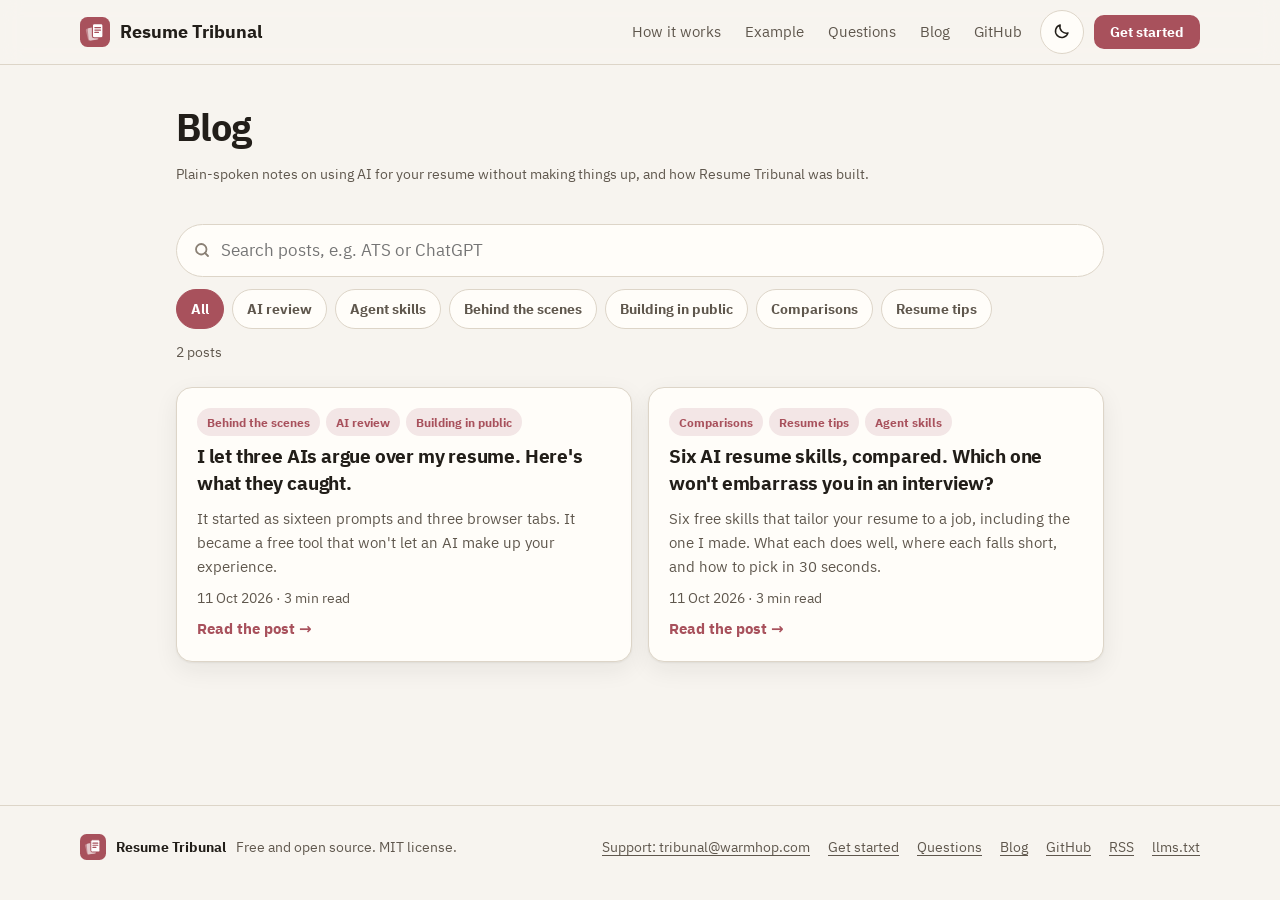
==== commit 86671618: "Self-grade figure redrawn as one draft and two graders; plainer figure lines; study figure stated as" ====
--- a/docs/blog/index.html
+++ b/docs/blog/index.html
@@ -42,7 +42,7 @@
 <p class="meta" id="count" aria-live="polite"></p>
 </div>
 <div class="grid posts" id="posts">
-<article class="card post" data-tags="Behind the scenes|AI review|Building in public" data-text="i let three ais argue over my resume. here&#x27;s what they caught. it started as sixteen prompts and three browser tabs. it became a free tool that won&#x27;t let an ai make up your experience. behind the scenes ai review building in public an ai that writes your resume will also tell you it&#x27;s great. it&#x27;s biased, and the research agrees. so i made a second ai, from a different company, check the first one&#x27;s work without knowing who wrote it. that became resume tribunal: free, works in chatgpt, gemini, claude or any ai, and a quick review takes about 2 minutes. the ai that loved its own homework earlier this year i was job hunting and doing what everyone does. paste resume. paste job. ask the ai to make me shine. it made me shine a little too brightly. words i never use, like &quot;spearheaded&quot;. claims a size bigger than what i&#x27;d done. lines that echoed the job post so neatly it felt like cheating on a test. then i asked the same ai to check its work. it said the draft was strong. which is a bit like asking a chef to rate their own soup. it turns out this has a name. ai judges are up to 50% more likely to pass a failed answer when the answer is their own. sixteen prompts and a notes file so i got a second opinion. a different company&#x27;s ai, a fresh chat, and one instruction: read this like a skeptical hiring manager. it was far more willing to point out problems. so i kept going, all summer: may 2026: prompts to decode the job, screen my resume, and rewrite the weak bullets, run in three different ais. june and july 2026: all three reviewed the merged result, and two of them researched the role itself. the resume i ended up with was the best i&#x27;d had. it also took hours, three browser tabs, and a notes file just to remember which reply came from which ai. nobody else was ever going to do that. so i turned it into a skill. what resume tribunal does now a skill is a set of instructions your ai app loads when it needs them. you paste one message into chatgpt, gemini, claude or any ai, and it knows the whole routine. try it: you do two steps, and the ais do the rest. your name and contact details are hidden before anything goes to a second ai. and next time, it remembers: the facts you confirmed are saved on your computer, or handed to you as a block to paste, so your second job takes a few questions instead of an interview. the test that hurt i asked ai reviewers to tear the project apart, each playing a different kind of expert. the one that hurt most was the simplest: someone whose whole ai experience is typing a question into chatgpt. they closed the tab in 30 seconds. the first thing on my page was a terminal command. fair. i fixed the page, not the reader. what the second ai caught i then had a fresh ai run the whole thing on a made up candidate. the other ais suggested more than twenty things the candidate never said. a few: &quot;from 4 hours to 40 minutes&quot; , when the candidate said &quot;half a day&quot; &quot;framework adopted by leadership&quot; , for a spreadsheet one supervisor used dropping &quot;simple&quot; from &quot;simple sql queries&quot;, four separate times every one was rejected. the candidate&#x27;s own words decide. you can check every line yourself tribunal/tree/main/examples/operations analyst . three things i&#x27;d tell anyone using ai for a resume 1. get a second opinion from a different ai. the one that wrote it is the worst judge of it. 2. never keep a number you didn&#x27;t give it. if you can&#x27;t explain it in an interview, it&#x27;s a liability. 3. keep your own words. recruiters can smell &quot;spearheaded&quot; from across the room. resume tribunal is free and open source. try it in your ai app ../ start , and tell me what broke."><span class="tags"><button type="button" class="tag" data-tag="Behind the scenes" aria-label="Show posts about Behind the scenes">Behind the scenes</button><button type="button" class="tag" data-tag="AI review" aria-label="Show posts about AI review">AI review</button><button type="button" class="tag" data-tag="Building in public" aria-label="Show posts about Building in public">Building in public</button></span><a class="stretch" href="how-resume-tribunal-was-made.html"><strong>I let three AIs argue over my resume. Here&#x27;s what they caught.</strong></a><span class="desc">It started as sixteen prompts and three browser tabs. It became a free tool that won&#x27;t let an AI make up your experience.</span><span class="meta">11 Oct 2026 · 3 min read</span><span class="more" aria-hidden="true">Read the post →</span></article>
+<article class="card post" data-tags="Behind the scenes|AI review|Building in public" data-text="i let three ais argue over my resume. here&#x27;s what they caught. it started as sixteen prompts and three browser tabs. it became a free tool that won&#x27;t let an ai make up your experience. behind the scenes ai review building in public an ai that writes your resume will also tell you it&#x27;s great. it&#x27;s biased, and the research agrees. so i made a second ai, from a different company, check the first one&#x27;s work without knowing who wrote it. that became resume tribunal: free, works in chatgpt, gemini, claude or any ai, and a quick review takes about 2 minutes. the ai that loved its own homework earlier this year i was job hunting and doing what everyone does. paste resume. paste job. ask the ai to make me shine. it made me shine a little too brightly. words i never use, like &quot;spearheaded&quot;. claims a size bigger than what i&#x27;d done. lines that echoed the job post so neatly it felt like cheating on a test. then i asked the same ai to check its work. it said the draft was strong. which is a bit like asking a chef to rate their own soup. it turns out this has a name. in one 2026 study, ai judges were more than 50% more likely to pass a failed answer when the answer was their own. sixteen prompts and a notes file so i got a second opinion. a different company&#x27;s ai, a fresh chat, and one instruction: read this like a skeptical hiring manager. it was far more willing to point out problems. so i kept going, all summer: may 2026: prompts to decode the job, screen my resume, and rewrite the weak bullets, run in three different ais. june and july 2026: all three reviewed the merged result, and two of them researched the role itself. the resume i ended up with was the best i&#x27;d had. it also took hours, three browser tabs, and a notes file just to remember which reply came from which ai. nobody else was ever going to do that. so i turned it into a skill. what resume tribunal does now a skill is a set of instructions your ai app loads when it needs them. you paste one message into chatgpt, gemini, claude or any ai, and it knows the whole routine. try it: you do two steps, and the ais do the rest. your name and contact details are hidden before anything goes to a second ai. and next time, it remembers: the facts you confirmed are saved on your computer, or handed to you as a block to paste, so your second job takes a few questions instead of an interview. the test that hurt i asked ai reviewers to tear the project apart, each playing a different kind of expert. the one that hurt most was the simplest: someone whose whole ai experience is typing a question into chatgpt. they closed the tab in 30 seconds. the first thing on my page was a terminal command. fair. i fixed the page, not the reader. what the second ai caught i then had a fresh ai run the whole thing on a made up candidate. the other ais suggested more than twenty things the candidate never said. a few: &quot;from 4 hours to 40 minutes&quot; , when the candidate said &quot;half a day&quot; &quot;framework adopted by leadership&quot; , for a spreadsheet one supervisor used dropping &quot;simple&quot; from &quot;simple sql queries&quot;, four separate times every one was rejected. the candidate&#x27;s own words decide. you can check every line yourself tribunal/tree/main/examples/operations analyst . three things i&#x27;d tell anyone using ai for a resume 1. get a second opinion from a different ai. the one that wrote it is the worst judge of it. 2. never keep a number you didn&#x27;t give it. if you can&#x27;t explain it in an interview, it&#x27;s a liability. 3. keep your own words. recruiters can smell &quot;spearheaded&quot; from across the room. resume tribunal is free and open source. try it in your ai app ../ start , and tell me what broke."><span class="tags"><button type="button" class="tag" data-tag="Behind the scenes" aria-label="Show posts about Behind the scenes">Behind the scenes</button><button type="button" class="tag" data-tag="AI review" aria-label="Show posts about AI review">AI review</button><button type="button" class="tag" data-tag="Building in public" aria-label="Show posts about Building in public">Building in public</button></span><a class="stretch" href="how-resume-tribunal-was-made.html"><strong>I let three AIs argue over my resume. Here&#x27;s what they caught.</strong></a><span class="desc">It started as sixteen prompts and three browser tabs. It became a free tool that won&#x27;t let an AI make up your experience.</span><span class="meta">11 Oct 2026 · 3 min read</span><span class="more" aria-hidden="true">Read the post →</span></article>
 <article class="card post" data-tags="Comparisons|Resume tips|Agent skills" data-text="six ai resume skills, compared. which one won&#x27;t embarrass you in an interview? six free skills that tailor your resume to a job, including the one i made. what each does well, where each falls short, and how to pick in 30 seconds. comparisons resume tips agent skills want cover letters and interview prep too? resumeskills. applying to lots of similar jobs with a pile of old resumes? resume tailoring skill. living in claude code and want a slick pdf fast? claude code job tailor. scared an ai will invent things you&#x27;ll have to defend? resume tribunal mine, so read the disclosure . disclosure: i made resume tribunal. i&#x27;ve tried to be fair, and i say where it loses. everything here comes from reading each skill&#x27;s own files on 11 october 2026, with star counts from github that day. wait, what&#x27;s a &quot;skill&quot;? if ai to you means &quot;type a question into chatgpt&quot;, a skill is a set of instructions your ai app loads when your request matches. install it once, then just say &quot;tailor my resume to this job&quot;. you don&#x27;t always need one. rewording one bullet? a normal prompt is fine. applying to twenty jobs and want the same careful process every time? that&#x27;s what skills are for. the two traps every resume tool can fall into trap one: making things up. ai loves a round number. &quot;half a day&quot; quietly becomes &quot;4 hours&quot;. a tool that adds keywords &quot;to match the job&quot; can slip in a skill you&#x27;ve never used, and then the interviewer asks about it. trap two: believing ats myths. you&#x27;ve seen &quot;75% of resumes are rejected by ats&quot;. that figure traces back to a vendor that closed in 2013 job application was rejected by a human not a computer/ . most rejections come from people. the six, in one line each resumeskills , 2,650 stars. best for the whole job search: 22 skills, cover letters and interview prep included. watch out: it adds job keywords, repeats the 75% myth, and nothing checks claims against your words. resume tailoring skill tailoring skill , 770 stars. best for lots of similar jobs, and finding experience you forgot to write down. watch out: works best with 10 or more old resumes, and one ai writes and judges. resume cover letter skills , 1,060 stars. best for cover letters and uk or australian formats. watch out: it pushes for numbers in 60% of bullets, which is where invention starts. proficiently claude skills , 420 stars. best for strict &quot;never invent&quot; rules, and it remembers your corrections. watch out: no license file, part of a bigger commercial product, self review only. claude code job tailor vasquez/claude code job tailor , 170 stars. best for fast, polished pdfs from one data file. watch out: claude code only, some setup, non commercial license. resume tribunal tribunal , new. best for a second opinion you can trust, in any ai app. watch out: no cover letters, and the full council is slower but more thorough. the question that matters: who checks the ai? here&#x27;s the honest scoreboard. checked by a different ai claims checked against your words you approve changes remembers you next time resumeskills no no not built in no resume tailoring skill no no yes yes resume cover letter no no not built in no proficiently no no yes yes claude code job tailor no no yes yes resume tribunal yes yes yes, each change yes why i built mine differently every other skill here trusts one ai to write and to grade. ai judges go noticeably easier on their own work . that&#x27;s the gap. a second opinion from another company. it doesn&#x27;t know who wrote the draft, so it has no reason to be nice. a check that&#x27;s code, not a promise. a script compares every number and name with what you said. it remembers. facts you confirm are saved for your next job, on your computer or as a block you paste. it&#x27;s quick. a quick review takes about 2 minutes. the full council, three ais from three companies, takes 10 to 15. if you can&#x27;t explain a line in an interview, it shouldn&#x27;t be on your resume. whatever you pick read every line before you send it. never keep a number you didn&#x27;t give the ai yourself. check the employer&#x27;s rules on ai help. already used another skill? ask resume tribunal for &quot;a second opinion on my resume&quot;. it&#x27;ll check the work of any of them."><span class="tags"><button type="button" class="tag" data-tag="Comparisons" aria-label="Show posts about Comparisons">Comparisons</button><button type="button" class="tag" data-tag="Resume tips" aria-label="Show posts about Resume tips">Resume tips</button><button type="button" class="tag" data-tag="Agent skills" aria-label="Show posts about Agent skills">Agent skills</button></span><a class="stretch" href="resume-skills-compared.html"><strong>Six AI resume skills, compared. Which one won&#x27;t embarrass you in an interview?</strong></a><span class="desc">Six free skills that tailor your resume to a job, including the one I made. What each does well, where each falls short, and how to pick in 30 seconds.</span><span class="meta">11 Oct 2026 · 3 min read</span><span class="more" aria-hidden="true">Read the post →</span></article>
 </div>
 <p class="empty" id="empty" hidden>No posts match that search.</p>
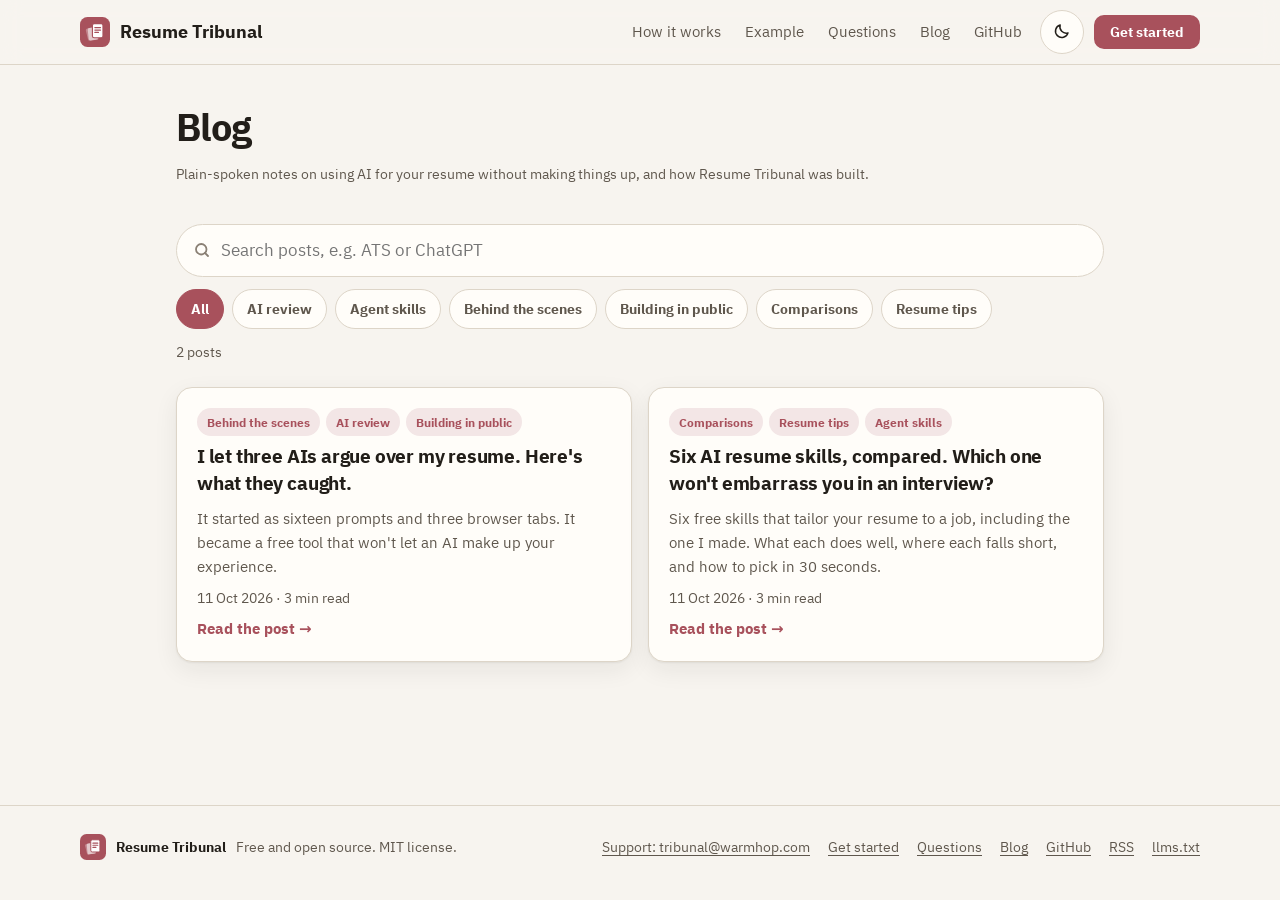
==== commit 9bf315e1: "Quick review: 2 minutes of your time Your part, answering a few questions and approving the changes," ====
--- a/docs/blog/index.html
+++ b/docs/blog/index.html
@@ -5,16 +5,16 @@
 <meta name="viewport" content="width=device-width, initial-scale=1, viewport-fit=cover">
 <title>Blog: AI, resumes and honest job hunting | Resume Tribunal</title>
 <meta name="description" content="Plain-spoken notes on using AI for your resume without making things up, and how Resume Tribunal was built.">
-<link rel="canonical" href="https://mohiddin7.github.io/resume-tribunal/blog/">
+<link rel="canonical" href="https://tribunal.warmhop.com/blog/">
 <link rel="icon" href="../assets/favicon.svg" type="image/svg+xml">
 <link rel="apple-touch-icon" href="../assets/apple-touch-icon.png">
-<link rel="alternate" type="application/rss+xml" title="Resume Tribunal blog" href="https://mohiddin7.github.io/resume-tribunal/feed.xml">
+<link rel="alternate" type="application/rss+xml" title="Resume Tribunal blog" href="https://tribunal.warmhop.com/feed.xml">
 <meta property="og:type" content="website">
 <meta property="og:site_name" content="Resume Tribunal">
 <meta property="og:title" content="Blog: AI, resumes and honest job hunting | Resume Tribunal">
 <meta property="og:description" content="Plain-spoken notes on using AI for your resume without making things up, and how Resume Tribunal was built.">
-<meta property="og:url" content="https://mohiddin7.github.io/resume-tribunal/blog/">
-<meta property="og:image" content="https://mohiddin7.github.io/resume-tribunal/assets/og.png">
+<meta property="og:url" content="https://tribunal.warmhop.com/blog/">
+<meta property="og:image" content="https://tribunal.warmhop.com/assets/og.png">
 <meta property="og:image:width" content="1200">
 <meta property="og:image:height" content="630">
 <meta name="twitter:card" content="summary_large_image">
@@ -22,7 +22,7 @@
 <meta name="theme-color" content="#14120f" media="(prefers-color-scheme: dark)">
 <link rel="stylesheet" href="../assets/site.css">
 <script src="../assets/site.js"></script>
-<script type="application/ld+json">{"@context": "https://schema.org", "@type": "Blog", "name": "Resume Tribunal blog", "url": "https://mohiddin7.github.io/resume-tribunal/blog/", "blogPost": [{"@type": "BlogPosting", "headline": "I let three AIs argue over my resume. Here's what they caught.", "url": "https://mohiddin7.github.io/resume-tribunal/blog/how-resume-tribunal-was-made.html", "datePublished": "2026-10-11"}, {"@type": "BlogPosting", "headline": "Six AI resume skills, compared. Which one won't embarrass you in an interview?", "url": "https://mohiddin7.github.io/resume-tribunal/blog/resume-skills-compared.html", "datePublished": "2026-10-11"}]}</script>
+<script type="application/ld+json">{"@context": "https://schema.org", "@type": "Blog", "name": "Resume Tribunal blog", "url": "https://tribunal.warmhop.com/blog/", "blogPost": [{"@type": "BlogPosting", "headline": "I let three AIs argue over my resume. Here's what they caught.", "url": "https://tribunal.warmhop.com/blog/how-resume-tribunal-was-made.html", "datePublished": "2026-10-11"}, {"@type": "BlogPosting", "headline": "Six AI resume skills, compared. Which one won't embarrass you in an interview?", "url": "https://tribunal.warmhop.com/blog/resume-skills-compared.html", "datePublished": "2026-10-11"}]}</script>
 </head>
 <body>
 <a class="skip" href="#main">Skip to content</a>
@@ -42,14 +42,14 @@
 <p class="meta" id="count" aria-live="polite"></p>
 </div>
 <div class="grid posts" id="posts">
-<article class="card post" data-tags="Behind the scenes|AI review|Building in public" data-text="i let three ais argue over my resume. here&#x27;s what they caught. it started as sixteen prompts and three browser tabs. it became a free tool that won&#x27;t let an ai make up your experience. behind the scenes ai review building in public an ai that writes your resume will also tell you it&#x27;s great. it&#x27;s biased, and the research agrees. so i made a second ai, from a different company, check the first one&#x27;s work without knowing who wrote it. that became resume tribunal: free, works in chatgpt, gemini, claude or any ai, and a quick review takes about 2 minutes. the ai that loved its own homework earlier this year i was job hunting and doing what everyone does. paste resume. paste job. ask the ai to make me shine. it made me shine a little too brightly. words i never use, like &quot;spearheaded&quot;. claims a size bigger than what i&#x27;d done. lines that echoed the job post so neatly it felt like cheating on a test. then i asked the same ai to check its work. it said the draft was strong. which is a bit like asking a chef to rate their own soup. it turns out this has a name. in one 2026 study, ai judges were more than 50% more likely to pass a failed answer when the answer was their own. sixteen prompts and a notes file so i got a second opinion. a different company&#x27;s ai, a fresh chat, and one instruction: read this like a skeptical hiring manager. it was far more willing to point out problems. so i kept going, all summer: may 2026: prompts to decode the job, screen my resume, and rewrite the weak bullets, run in three different ais. june and july 2026: all three reviewed the merged result, and two of them researched the role itself. the resume i ended up with was the best i&#x27;d had. it also took hours, three browser tabs, and a notes file just to remember which reply came from which ai. nobody else was ever going to do that. so i turned it into a skill. what resume tribunal does now a skill is a set of instructions your ai app loads when it needs them. you paste one message into chatgpt, gemini, claude or any ai, and it knows the whole routine. try it: you do two steps, and the ais do the rest. your name and contact details are hidden before anything goes to a second ai. and next time, it remembers: the facts you confirmed are saved on your computer, or handed to you as a block to paste, so your second job takes a few questions instead of an interview. the test that hurt i asked ai reviewers to tear the project apart, each playing a different kind of expert. the one that hurt most was the simplest: someone whose whole ai experience is typing a question into chatgpt. they closed the tab in 30 seconds. the first thing on my page was a terminal command. fair. i fixed the page, not the reader. what the second ai caught i then had a fresh ai run the whole thing on a made up candidate. the other ais suggested more than twenty things the candidate never said. a few: &quot;from 4 hours to 40 minutes&quot; , when the candidate said &quot;half a day&quot; &quot;framework adopted by leadership&quot; , for a spreadsheet one supervisor used dropping &quot;simple&quot; from &quot;simple sql queries&quot;, four separate times every one was rejected. the candidate&#x27;s own words decide. you can check every line yourself tribunal/tree/main/examples/operations analyst . three things i&#x27;d tell anyone using ai for a resume 1. get a second opinion from a different ai. the one that wrote it is the worst judge of it. 2. never keep a number you didn&#x27;t give it. if you can&#x27;t explain it in an interview, it&#x27;s a liability. 3. keep your own words. recruiters can smell &quot;spearheaded&quot; from across the room. resume tribunal is free and open source. try it in your ai app ../ start , and tell me what broke."><span class="tags"><button type="button" class="tag" data-tag="Behind the scenes" aria-label="Show posts about Behind the scenes">Behind the scenes</button><button type="button" class="tag" data-tag="AI review" aria-label="Show posts about AI review">AI review</button><button type="button" class="tag" data-tag="Building in public" aria-label="Show posts about Building in public">Building in public</button></span><a class="stretch" href="how-resume-tribunal-was-made.html"><strong>I let three AIs argue over my resume. Here&#x27;s what they caught.</strong></a><span class="desc">It started as sixteen prompts and three browser tabs. It became a free tool that won&#x27;t let an AI make up your experience.</span><span class="meta">11 Oct 2026 · 3 min read</span><span class="more" aria-hidden="true">Read the post →</span></article>
-<article class="card post" data-tags="Comparisons|Resume tips|Agent skills" data-text="six ai resume skills, compared. which one won&#x27;t embarrass you in an interview? six free skills that tailor your resume to a job, including the one i made. what each does well, where each falls short, and how to pick in 30 seconds. comparisons resume tips agent skills want cover letters and interview prep too? resumeskills. applying to lots of similar jobs with a pile of old resumes? resume tailoring skill. living in claude code and want a slick pdf fast? claude code job tailor. scared an ai will invent things you&#x27;ll have to defend? resume tribunal mine, so read the disclosure . disclosure: i made resume tribunal. i&#x27;ve tried to be fair, and i say where it loses. everything here comes from reading each skill&#x27;s own files on 11 october 2026, with star counts from github that day. wait, what&#x27;s a &quot;skill&quot;? if ai to you means &quot;type a question into chatgpt&quot;, a skill is a set of instructions your ai app loads when your request matches. install it once, then just say &quot;tailor my resume to this job&quot;. you don&#x27;t always need one. rewording one bullet? a normal prompt is fine. applying to twenty jobs and want the same careful process every time? that&#x27;s what skills are for. the two traps every resume tool can fall into trap one: making things up. ai loves a round number. &quot;half a day&quot; quietly becomes &quot;4 hours&quot;. a tool that adds keywords &quot;to match the job&quot; can slip in a skill you&#x27;ve never used, and then the interviewer asks about it. trap two: believing ats myths. you&#x27;ve seen &quot;75% of resumes are rejected by ats&quot;. that figure traces back to a vendor that closed in 2013 job application was rejected by a human not a computer/ . most rejections come from people. the six, in one line each resumeskills , 2,650 stars. best for the whole job search: 22 skills, cover letters and interview prep included. watch out: it adds job keywords, repeats the 75% myth, and nothing checks claims against your words. resume tailoring skill tailoring skill , 770 stars. best for lots of similar jobs, and finding experience you forgot to write down. watch out: works best with 10 or more old resumes, and one ai writes and judges. resume cover letter skills , 1,060 stars. best for cover letters and uk or australian formats. watch out: it pushes for numbers in 60% of bullets, which is where invention starts. proficiently claude skills , 420 stars. best for strict &quot;never invent&quot; rules, and it remembers your corrections. watch out: no license file, part of a bigger commercial product, self review only. claude code job tailor vasquez/claude code job tailor , 170 stars. best for fast, polished pdfs from one data file. watch out: claude code only, some setup, non commercial license. resume tribunal tribunal , new. best for a second opinion you can trust, in any ai app. watch out: no cover letters, and the full council is slower but more thorough. the question that matters: who checks the ai? here&#x27;s the honest scoreboard. checked by a different ai claims checked against your words you approve changes remembers you next time resumeskills no no not built in no resume tailoring skill no no yes yes resume cover letter no no not built in no proficiently no no yes yes claude code job tailor no no yes yes resume tribunal yes yes yes, each change yes why i built mine differently every other skill here trusts one ai to write and to grade. ai judges go noticeably easier on their own work . that&#x27;s the gap. a second opinion from another company. it doesn&#x27;t know who wrote the draft, so it has no reason to be nice. a check that&#x27;s code, not a promise. a script compares every number and name with what you said. it remembers. facts you confirm are saved for your next job, on your computer or as a block you paste. it&#x27;s quick. a quick review takes about 2 minutes. the full council, three ais from three companies, takes 10 to 15. if you can&#x27;t explain a line in an interview, it shouldn&#x27;t be on your resume. whatever you pick read every line before you send it. never keep a number you didn&#x27;t give the ai yourself. check the employer&#x27;s rules on ai help. already used another skill? ask resume tribunal for &quot;a second opinion on my resume&quot;. it&#x27;ll check the work of any of them."><span class="tags"><button type="button" class="tag" data-tag="Comparisons" aria-label="Show posts about Comparisons">Comparisons</button><button type="button" class="tag" data-tag="Resume tips" aria-label="Show posts about Resume tips">Resume tips</button><button type="button" class="tag" data-tag="Agent skills" aria-label="Show posts about Agent skills">Agent skills</button></span><a class="stretch" href="resume-skills-compared.html"><strong>Six AI resume skills, compared. Which one won&#x27;t embarrass you in an interview?</strong></a><span class="desc">Six free skills that tailor your resume to a job, including the one I made. What each does well, where each falls short, and how to pick in 30 seconds.</span><span class="meta">11 Oct 2026 · 3 min read</span><span class="more" aria-hidden="true">Read the post →</span></article>
+<article class="card post" data-tags="Behind the scenes|AI review|Building in public" data-text="i let three ais argue over my resume. here&#x27;s what they caught. it started as sixteen prompts and three browser tabs. it became a free tool that won&#x27;t let an ai make up your experience. behind the scenes ai review building in public an ai that writes your resume will also tell you it&#x27;s great. it&#x27;s biased, and the research agrees. so i made a second ai, from a different company, check the first one&#x27;s work without knowing who wrote it. that became resume tribunal: free, works in chatgpt, gemini, claude or any ai, and a quick review takes about 2 minutes of your time. the ai that loved its own homework earlier this year i was job hunting and doing what everyone does. paste resume. paste job. ask the ai to make me shine. it made me shine a little too brightly. words i never use, like &quot;spearheaded&quot;. claims a size bigger than what i&#x27;d done. lines that echoed the job post so neatly it felt like cheating on a test. then i asked the same ai to check its work. it said the draft was strong. which is a bit like asking a chef to rate their own soup. it turns out this has a name. in one 2026 study, ai judges were more than 50% more likely to pass a failed answer when the answer was their own. sixteen prompts and a notes file so i got a second opinion. a different company&#x27;s ai, a fresh chat, and one instruction: read this like a skeptical hiring manager. it was far more willing to point out problems. so i kept going, all summer: may 2026: prompts to decode the job, screen my resume, and rewrite the weak bullets, run in three different ais. june and july 2026: all three reviewed the merged result, and two of them researched the role itself. the resume i ended up with was the best i&#x27;d had. it also took hours, three browser tabs, and a notes file just to remember which reply came from which ai. nobody else was ever going to do that. so i turned it into a skill. what resume tribunal does now a skill is a set of instructions your ai app loads when it needs them. you paste one message into chatgpt, gemini, claude or any ai, and it knows the whole routine. try it: you do two steps, and the ais do the rest. your name and contact details are hidden before anything goes to a second ai. and next time, it remembers: the facts you confirmed are saved on your computer, or handed to you as a block to paste, so your second job takes a few questions instead of an interview. the test that hurt i asked ai reviewers to tear the project apart, each playing a different kind of expert. the one that hurt most was the simplest: someone whose whole ai experience is typing a question into chatgpt. they closed the tab in 30 seconds. the first thing on my page was a terminal command. fair. i fixed the page, not the reader. what the second ai caught i then had a fresh ai run the whole thing on a made up candidate. the other ais suggested more than twenty things the candidate never said. a few: &quot;from 4 hours to 40 minutes&quot; , when the candidate said &quot;half a day&quot; &quot;framework adopted by leadership&quot; , for a spreadsheet one supervisor used dropping &quot;simple&quot; from &quot;simple sql queries&quot;, four separate times every one was rejected. the candidate&#x27;s own words decide. you can check every line yourself tribunal/tree/main/examples/operations analyst . three things i&#x27;d tell anyone using ai for a resume 1. get a second opinion from a different ai. the one that wrote it is the worst judge of it. 2. never keep a number you didn&#x27;t give it. if you can&#x27;t explain it in an interview, it&#x27;s a liability. 3. keep your own words. recruiters can smell &quot;spearheaded&quot; from across the room. resume tribunal is free and open source. try it in your ai app ../ start , and tell me what broke."><span class="tags"><button type="button" class="tag" data-tag="Behind the scenes" aria-label="Show posts about Behind the scenes">Behind the scenes</button><button type="button" class="tag" data-tag="AI review" aria-label="Show posts about AI review">AI review</button><button type="button" class="tag" data-tag="Building in public" aria-label="Show posts about Building in public">Building in public</button></span><a class="stretch" href="how-resume-tribunal-was-made.html"><strong>I let three AIs argue over my resume. Here&#x27;s what they caught.</strong></a><span class="desc">It started as sixteen prompts and three browser tabs. It became a free tool that won&#x27;t let an AI make up your experience.</span><span class="meta">11 Oct 2026 · 3 min read</span><span class="more" aria-hidden="true">Read the post →</span></article>
+<article class="card post" data-tags="Comparisons|Resume tips|Agent skills" data-text="six ai resume skills, compared. which one won&#x27;t embarrass you in an interview? six free skills that tailor your resume to a job, including the one i made. what each does well, where each falls short, and how to pick in 30 seconds. comparisons resume tips agent skills want cover letters and interview prep too? resumeskills. applying to lots of similar jobs with a pile of old resumes? resume tailoring skill. living in claude code and want a slick pdf fast? claude code job tailor. scared an ai will invent things you&#x27;ll have to defend? resume tribunal mine, so read the disclosure . disclosure: i made resume tribunal. i&#x27;ve tried to be fair, and i say where it loses. everything here comes from reading each skill&#x27;s own files on 11 october 2026, with star counts from github that day. wait, what&#x27;s a &quot;skill&quot;? if ai to you means &quot;type a question into chatgpt&quot;, a skill is a set of instructions your ai app loads when your request matches. install it once, then just say &quot;tailor my resume to this job&quot;. you don&#x27;t always need one. rewording one bullet? a normal prompt is fine. applying to twenty jobs and want the same careful process every time? that&#x27;s what skills are for. the two traps every resume tool can fall into trap one: making things up. ai loves a round number. &quot;half a day&quot; quietly becomes &quot;4 hours&quot;. a tool that adds keywords &quot;to match the job&quot; can slip in a skill you&#x27;ve never used, and then the interviewer asks about it. trap two: believing ats myths. you&#x27;ve seen &quot;75% of resumes are rejected by ats&quot;. that figure traces back to a vendor that closed in 2013 job application was rejected by a human not a computer/ . most rejections come from people. the six, in one line each resumeskills , 2,650 stars. best for the whole job search: 22 skills, cover letters and interview prep included. watch out: it adds job keywords, repeats the 75% myth, and nothing checks claims against your words. resume tailoring skill tailoring skill , 770 stars. best for lots of similar jobs, and finding experience you forgot to write down. watch out: works best with 10 or more old resumes, and one ai writes and judges. resume cover letter skills , 1,060 stars. best for cover letters and uk or australian formats. watch out: it pushes for numbers in 60% of bullets, which is where invention starts. proficiently claude skills , 420 stars. best for strict &quot;never invent&quot; rules, and it remembers your corrections. watch out: no license file, part of a bigger commercial product, self review only. claude code job tailor vasquez/claude code job tailor , 170 stars. best for fast, polished pdfs from one data file. watch out: claude code only, some setup, non commercial license. resume tribunal tribunal , new. best for a second opinion you can trust, in any ai app. watch out: no cover letters, and the full council is slower but more thorough. the question that matters: who checks the ai? here&#x27;s the honest scoreboard. checked by a different ai claims checked against your words you approve changes remembers you next time resumeskills no no not built in no resume tailoring skill no no yes yes resume cover letter no no not built in no proficiently no no yes yes claude code job tailor no no yes yes resume tribunal yes yes yes, each change yes why i built mine differently every other skill here trusts one ai to write and to grade. ai judges go noticeably easier on their own work . that&#x27;s the gap. a second opinion from another company. it doesn&#x27;t know who wrote the draft, so it has no reason to be nice. a check that&#x27;s code, not a promise. a script compares every number and name with what you said. it remembers. facts you confirm are saved for your next job, on your computer or as a block you paste. it&#x27;s quick. a quick review takes about 2 minutes of your time. the full council, three ais from three companies, takes about 15 minutes. if you can&#x27;t explain a line in an interview, it shouldn&#x27;t be on your resume. whatever you pick read every line before you send it. never keep a number you didn&#x27;t give the ai yourself. check the employer&#x27;s rules on ai help. already used another skill? ask resume tribunal for &quot;a second opinion on my resume&quot;. it&#x27;ll check the work of any of them."><span class="tags"><button type="button" class="tag" data-tag="Comparisons" aria-label="Show posts about Comparisons">Comparisons</button><button type="button" class="tag" data-tag="Resume tips" aria-label="Show posts about Resume tips">Resume tips</button><button type="button" class="tag" data-tag="Agent skills" aria-label="Show posts about Agent skills">Agent skills</button></span><a class="stretch" href="resume-skills-compared.html"><strong>Six AI resume skills, compared. Which one won&#x27;t embarrass you in an interview?</strong></a><span class="desc">Six free skills that tailor your resume to a job, including the one I made. What each does well, where each falls short, and how to pick in 30 seconds.</span><span class="meta">11 Oct 2026 · 3 min read</span><span class="more" aria-hidden="true">Read the post →</span></article>
 </div>
 <p class="empty" id="empty" hidden>No posts match that search.</p>
 </main>
 <footer class="site"><div class="in">
   <div class="fbrand"><img src="../assets/favicon.svg" alt="" width="26" height="26"><strong>Resume Tribunal</strong><span>Free and open source. MIT license.</span></div>
-  <nav aria-label="Footer"><a href="mailto:tribunal@warmhop.com">Support: tribunal@warmhop.com</a><a href="../#start">Get started</a><a href="../#faq">Questions</a><a href="../blog/">Blog</a><a href="https://github.com/mohiddin7/resume-tribunal">GitHub</a><a href="https://mohiddin7.github.io/resume-tribunal/feed.xml">RSS</a><a href="../llms.txt">llms.txt</a></nav>
+  <nav aria-label="Footer"><a href="mailto:tribunal@warmhop.com">Support: tribunal@warmhop.com</a><a href="../#start">Get started</a><a href="../#faq">Questions</a><a href="../blog/">Blog</a><a href="https://github.com/mohiddin7/resume-tribunal">GitHub</a><a href="https://tribunal.warmhop.com/feed.xml">RSS</a><a href="../llms.txt">llms.txt</a></nav>
 </div></footer>
 </body>
 </html>
--- a/docs/assets/site.css
+++ b/docs/assets/site.css
@@ -211,8 +211,12 @@
 .cta-box { display: flex; gap: 16px; align-items: flex-start; background: var(--tint); border: 1px solid color-mix(in srgb, var(--brand) 35%, transparent); border-radius: 18px; padding: 20px; margin: 36px 0; }
 .cta-box p { margin: 4px 0 12px; font-size: 16px; color: var(--muted); }
 .post-foot { border-top: 1px solid var(--line); padding-top: 16px; }
-.related h2 { font-size: 1.4rem; text-align: left; }
-.related { padding: 32px 0; text-align: left; }
+/* Keep reading: its own full-width band, so it doesn't read as part of the post */
+.post-wrap:has(.related) { padding-bottom: 0; }
+.related { margin-top: 56px; padding: 40px 0 56px; text-align: left; background: var(--surf); box-shadow: 0 0 0 100vmax var(--surf); clip-path: inset(0 -100vmax); }
+.related h2 { font-size: 1.4rem; text-align: left; margin: 0 0 20px; }
+.related .card { background: var(--bg); }
+.related .card p { margin: 6px 0 0; color: var(--muted); font-size: 15px; }
 
 /* footer */
 footer.site { border-top: 1px solid var(--line); color: var(--muted); font-size: 14px; }
@@ -496,6 +500,13 @@
 .hiw.play .sc5 .ok { animation: none !important; font: inherit; font-size: 13px; font-weight: 800; background: none; cursor: pointer; }
 .hiw.play .sc5 .ok.yes { background: var(--green); color: #fff; }
 .hiw.waiting .stage { cursor: default; }
+/* the pretend pointer on the first step: glides to the button and taps it, again and again, until the reader clicks for real */
+.hiw .gcur { display: none; }
+.hiw.waiting .sc1.on ~ .gcur { display: block; position: absolute; left: calc(50% + 40px); top: calc(50% + 6px); z-index: 6; pointer-events: none; filter: drop-shadow(0 2px 3px rgba(0,0,0,.35)); animation: gcur 3.2s ease-in-out infinite; transform-origin: 4px 2px; }
+.hiw.waiting .sc1.on .act { animation: gpress 3.2s ease-in-out infinite; animation-play-state: running !important; }
+@keyframes gcur { 0% { opacity: 0; transform: translate(120px, 90px); } 14% { opacity: 1; } 44% { transform: translate(0, 0) scale(1); } 50% { transform: translate(0, 0) scale(.8); } 57% { transform: translate(0, 0) scale(1); } 82% { opacity: 1; transform: translate(0, 0); } 100% { opacity: 0; transform: translate(40px, 36px); } }
+@keyframes gpress { 0%, 47% { transform: translate(-50%, -50%) scale(1); box-shadow: 0 0 0 0 color-mix(in srgb, var(--brand) 55%, transparent); } 51% { transform: translate(-50%, -50%) scale(.95); } 58% { transform: translate(-50%, -50%) scale(1); } 80%, 100% { box-shadow: 0 0 0 16px transparent; } }
+@media (prefers-reduced-motion: reduce) { .hiw.waiting .sc1.on ~ .gcur { animation: none; opacity: 1; } .hiw.waiting .sc1.on .act { animation: none; } }
 .hiw.play .sc6 .qs { bottom: 27%; }
 .hiw.play .sc6 .pdf { top: 19%; }
 
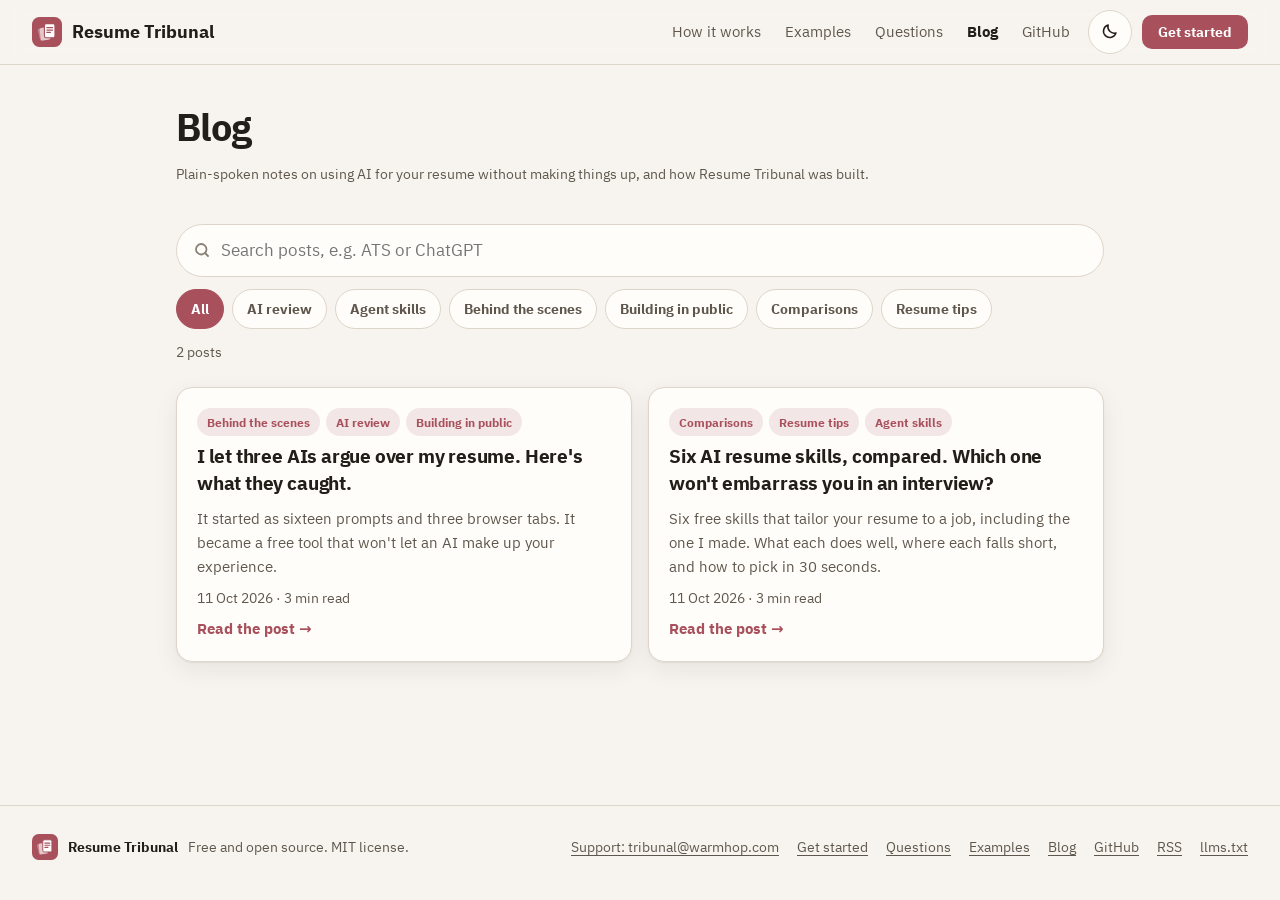
==== commit 81787dc4: "Example runs: record a run, export it, and play it on the site examples/tools/record.py logs a run a" ====
--- a/docs/blog/index.html
+++ b/docs/blog/index.html
@@ -29,7 +29,7 @@
 <header class="site"><div class="in">
   <a class="logo" href="../" aria-label="Resume Tribunal home"><img src="../assets/favicon.svg" alt="" width="30" height="30"><span>Resume Tribunal</span></a>
   <nav class="top" aria-label="Main">
-    <a href="../#how">How it works</a><a href="../#proof">Example</a><a href="../#faq">Questions</a><a href="../blog/">Blog</a><a href="https://github.com/mohiddin7/resume-tribunal">GitHub</a>
+    <a href="../#how">How it works</a><a href="../examples/">Examples</a><a href="../#faq">Questions</a><a href="../blog/" aria-current="page">Blog</a><a href="https://github.com/mohiddin7/resume-tribunal">GitHub</a>
   </nav>
   <button class="icon theme" type="button" aria-label="Switch to dark mode"><span class="moon"><svg viewBox="0 0 24 24" width="18" height="18" aria-hidden="true"><path d="M20 14.5A8.5 8.5 0 0 1 9.5 4a8.5 8.5 0 1 0 10.5 10.5z" fill="none" stroke="currentColor" stroke-width="2" stroke-linejoin="round"/></svg></span><span class="sun"><svg viewBox="0 0 24 24" width="18" height="18" aria-hidden="true"><circle cx="12" cy="12" r="4.5" fill="none" stroke="currentColor" stroke-width="2"/><path d="M12 2v2.5M12 19.5V22M2 12h2.5M19.5 12H22M4.9 4.9l1.8 1.8M17.3 17.3l1.8 1.8M4.9 19.1l1.8-1.8M17.3 6.7l1.8-1.8" stroke="currentColor" stroke-width="2" stroke-linecap="round"/></svg></span></button>
   <a class="btn primary small" href="../#start">Get started</a>
@@ -42,14 +42,14 @@
 <p class="meta" id="count" aria-live="polite"></p>
 </div>
 <div class="grid posts" id="posts">
-<article class="card post" data-tags="Behind the scenes|AI review|Building in public" data-text="i let three ais argue over my resume. here&#x27;s what they caught. it started as sixteen prompts and three browser tabs. it became a free tool that won&#x27;t let an ai make up your experience. behind the scenes ai review building in public an ai that writes your resume will also tell you it&#x27;s great. it&#x27;s biased, and the research agrees. so i made a second ai, from a different company, check the first one&#x27;s work without knowing who wrote it. that became resume tribunal: free, works in chatgpt, gemini, claude or any ai, and a quick review takes about 2 minutes of your time. the ai that loved its own homework earlier this year i was job hunting and doing what everyone does. paste resume. paste job. ask the ai to make me shine. it made me shine a little too brightly. words i never use, like &quot;spearheaded&quot;. claims a size bigger than what i&#x27;d done. lines that echoed the job post so neatly it felt like cheating on a test. then i asked the same ai to check its work. it said the draft was strong. which is a bit like asking a chef to rate their own soup. it turns out this has a name. in one 2026 study, ai judges were more than 50% more likely to pass a failed answer when the answer was their own. sixteen prompts and a notes file so i got a second opinion. a different company&#x27;s ai, a fresh chat, and one instruction: read this like a skeptical hiring manager. it was far more willing to point out problems. so i kept going, all summer: may 2026: prompts to decode the job, screen my resume, and rewrite the weak bullets, run in three different ais. june and july 2026: all three reviewed the merged result, and two of them researched the role itself. the resume i ended up with was the best i&#x27;d had. it also took hours, three browser tabs, and a notes file just to remember which reply came from which ai. nobody else was ever going to do that. so i turned it into a skill. what resume tribunal does now a skill is a set of instructions your ai app loads when it needs them. you paste one message into chatgpt, gemini, claude or any ai, and it knows the whole routine. try it: you do two steps, and the ais do the rest. your name and contact details are hidden before anything goes to a second ai. and next time, it remembers: the facts you confirmed are saved on your computer, or handed to you as a block to paste, so your second job takes a few questions instead of an interview. the test that hurt i asked ai reviewers to tear the project apart, each playing a different kind of expert. the one that hurt most was the simplest: someone whose whole ai experience is typing a question into chatgpt. they closed the tab in 30 seconds. the first thing on my page was a terminal command. fair. i fixed the page, not the reader. what the second ai caught i then had a fresh ai run the whole thing on a made up candidate. the other ais suggested more than twenty things the candidate never said. a few: &quot;from 4 hours to 40 minutes&quot; , when the candidate said &quot;half a day&quot; &quot;framework adopted by leadership&quot; , for a spreadsheet one supervisor used dropping &quot;simple&quot; from &quot;simple sql queries&quot;, four separate times every one was rejected. the candidate&#x27;s own words decide. you can check every line yourself tribunal/tree/main/examples/operations analyst . three things i&#x27;d tell anyone using ai for a resume 1. get a second opinion from a different ai. the one that wrote it is the worst judge of it. 2. never keep a number you didn&#x27;t give it. if you can&#x27;t explain it in an interview, it&#x27;s a liability. 3. keep your own words. recruiters can smell &quot;spearheaded&quot; from across the room. resume tribunal is free and open source. try it in your ai app ../ start , and tell me what broke."><span class="tags"><button type="button" class="tag" data-tag="Behind the scenes" aria-label="Show posts about Behind the scenes">Behind the scenes</button><button type="button" class="tag" data-tag="AI review" aria-label="Show posts about AI review">AI review</button><button type="button" class="tag" data-tag="Building in public" aria-label="Show posts about Building in public">Building in public</button></span><a class="stretch" href="how-resume-tribunal-was-made.html"><strong>I let three AIs argue over my resume. Here&#x27;s what they caught.</strong></a><span class="desc">It started as sixteen prompts and three browser tabs. It became a free tool that won&#x27;t let an AI make up your experience.</span><span class="meta">11 Oct 2026 · 3 min read</span><span class="more" aria-hidden="true">Read the post →</span></article>
+<article class="card post" data-tags="Behind the scenes|AI review|Building in public" data-text="i let three ais argue over my resume. here&#x27;s what they caught. it started as sixteen prompts and three browser tabs. it became a free tool that won&#x27;t let an ai make up your experience. behind the scenes ai review building in public an ai that writes your resume will also tell you it&#x27;s great. it&#x27;s biased, and the research agrees. so i made a second ai, from a different company, check the first one&#x27;s work without knowing who wrote it. that became resume tribunal: free, works in chatgpt, gemini, claude or any ai, and a quick review takes about 2 minutes of your time. the ai that loved its own homework earlier this year i was job hunting and doing what everyone does. paste resume. paste job. ask the ai to make me shine. it made me shine a little too brightly. words i never use, like &quot;spearheaded&quot;. claims a size bigger than what i&#x27;d done. lines that echoed the job post so neatly it felt like cheating on a test. then i asked the same ai to check its work. it said the draft was strong. which is a bit like asking a chef to rate their own soup. it turns out this has a name. in one 2026 study, ai judges were more than 50% more likely to pass a failed answer when the answer was their own. sixteen prompts and a notes file so i got a second opinion. a different company&#x27;s ai, a fresh chat, and one instruction: read this like a skeptical hiring manager. it was far more willing to point out problems. so i kept going, all summer: may 2026: prompts to decode the job, screen my resume, and rewrite the weak bullets, run in three different ais. june and july 2026: all three reviewed the merged result, and two of them researched the role itself. the resume i ended up with was the best i&#x27;d had. it also took hours, three browser tabs, and a notes file just to remember which reply came from which ai. nobody else was ever going to do that. so i turned it into a skill. what resume tribunal does now a skill is a set of instructions your ai app loads when it needs them. you paste one message into chatgpt, gemini, claude or any ai, and it knows the whole routine. try it: you do two steps, and the ais do the rest. your name and contact details are hidden before anything goes to a second ai. and next time, it remembers: the facts you confirmed are saved on your computer, or handed to you as a block to paste, so your second job takes a few questions instead of an interview. the test that hurt i asked ai reviewers to tear the project apart, each playing a different kind of expert. the one that hurt most was the simplest: someone whose whole ai experience is typing a question into chatgpt. they closed the tab in 30 seconds. the first thing on my page was a terminal command. fair. i fixed the page, not the reader. what the second ai caught i then had a fresh ai run the whole thing on a made up candidate. the other ais suggested more than twenty things the candidate never said. a few: &quot;from 4 hours to 40 minutes&quot; , when the candidate said &quot;half a day&quot; &quot;framework adopted by leadership&quot; , for a spreadsheet one supervisor used dropping &quot;simple&quot; from &quot;simple sql queries&quot;, four separate times every one was rejected. the candidate&#x27;s own words decide. you can check every line yourself tribunal/tree/main/examples/operations analyst/first run . three things i&#x27;d tell anyone using ai for a resume 1. get a second opinion from a different ai. the one that wrote it is the worst judge of it. 2. never keep a number you didn&#x27;t give it. if you can&#x27;t explain it in an interview, it&#x27;s a liability. 3. keep your own words. recruiters can smell &quot;spearheaded&quot; from across the room. resume tribunal is free and open source. try it in your ai app ../ start , and tell me what broke."><span class="tags"><button type="button" class="tag" data-tag="Behind the scenes" aria-label="Show posts about Behind the scenes">Behind the scenes</button><button type="button" class="tag" data-tag="AI review" aria-label="Show posts about AI review">AI review</button><button type="button" class="tag" data-tag="Building in public" aria-label="Show posts about Building in public">Building in public</button></span><a class="stretch" href="how-resume-tribunal-was-made.html"><strong>I let three AIs argue over my resume. Here&#x27;s what they caught.</strong></a><span class="desc">It started as sixteen prompts and three browser tabs. It became a free tool that won&#x27;t let an AI make up your experience.</span><span class="meta">11 Oct 2026 · 3 min read</span><span class="more" aria-hidden="true">Read the post →</span></article>
 <article class="card post" data-tags="Comparisons|Resume tips|Agent skills" data-text="six ai resume skills, compared. which one won&#x27;t embarrass you in an interview? six free skills that tailor your resume to a job, including the one i made. what each does well, where each falls short, and how to pick in 30 seconds. comparisons resume tips agent skills want cover letters and interview prep too? resumeskills. applying to lots of similar jobs with a pile of old resumes? resume tailoring skill. living in claude code and want a slick pdf fast? claude code job tailor. scared an ai will invent things you&#x27;ll have to defend? resume tribunal mine, so read the disclosure . disclosure: i made resume tribunal. i&#x27;ve tried to be fair, and i say where it loses. everything here comes from reading each skill&#x27;s own files on 11 october 2026, with star counts from github that day. wait, what&#x27;s a &quot;skill&quot;? if ai to you means &quot;type a question into chatgpt&quot;, a skill is a set of instructions your ai app loads when your request matches. install it once, then just say &quot;tailor my resume to this job&quot;. you don&#x27;t always need one. rewording one bullet? a normal prompt is fine. applying to twenty jobs and want the same careful process every time? that&#x27;s what skills are for. the two traps every resume tool can fall into trap one: making things up. ai loves a round number. &quot;half a day&quot; quietly becomes &quot;4 hours&quot;. a tool that adds keywords &quot;to match the job&quot; can slip in a skill you&#x27;ve never used, and then the interviewer asks about it. trap two: believing ats myths. you&#x27;ve seen &quot;75% of resumes are rejected by ats&quot;. that figure traces back to a vendor that closed in 2013 job application was rejected by a human not a computer/ . most rejections come from people. the six, in one line each resumeskills , 2,650 stars. best for the whole job search: 22 skills, cover letters and interview prep included. watch out: it adds job keywords, repeats the 75% myth, and nothing checks claims against your words. resume tailoring skill tailoring skill , 770 stars. best for lots of similar jobs, and finding experience you forgot to write down. watch out: works best with 10 or more old resumes, and one ai writes and judges. resume cover letter skills , 1,060 stars. best for cover letters and uk or australian formats. watch out: it pushes for numbers in 60% of bullets, which is where invention starts. proficiently claude skills , 420 stars. best for strict &quot;never invent&quot; rules, and it remembers your corrections. watch out: no license file, part of a bigger commercial product, self review only. claude code job tailor vasquez/claude code job tailor , 170 stars. best for fast, polished pdfs from one data file. watch out: claude code only, some setup, non commercial license. resume tribunal tribunal , new. best for a second opinion you can trust, in any ai app. watch out: no cover letters, and the full council is slower but more thorough. the question that matters: who checks the ai? here&#x27;s the honest scoreboard. checked by a different ai claims checked against your words you approve changes remembers you next time resumeskills no no not built in no resume tailoring skill no no yes yes resume cover letter no no not built in no proficiently no no yes yes claude code job tailor no no yes yes resume tribunal yes yes yes, each change yes why i built mine differently every other skill here trusts one ai to write and to grade. ai judges go noticeably easier on their own work . that&#x27;s the gap. a second opinion from another company. it doesn&#x27;t know who wrote the draft, so it has no reason to be nice. a check that&#x27;s code, not a promise. a script compares every number and name with what you said. it remembers. facts you confirm are saved for your next job, on your computer or as a block you paste. it&#x27;s quick. a quick review takes about 2 minutes of your time. the full council, three ais from three companies, takes about 15 minutes. if you can&#x27;t explain a line in an interview, it shouldn&#x27;t be on your resume. whatever you pick read every line before you send it. never keep a number you didn&#x27;t give the ai yourself. check the employer&#x27;s rules on ai help. already used another skill? ask resume tribunal for &quot;a second opinion on my resume&quot;. it&#x27;ll check the work of any of them."><span class="tags"><button type="button" class="tag" data-tag="Comparisons" aria-label="Show posts about Comparisons">Comparisons</button><button type="button" class="tag" data-tag="Resume tips" aria-label="Show posts about Resume tips">Resume tips</button><button type="button" class="tag" data-tag="Agent skills" aria-label="Show posts about Agent skills">Agent skills</button></span><a class="stretch" href="resume-skills-compared.html"><strong>Six AI resume skills, compared. Which one won&#x27;t embarrass you in an interview?</strong></a><span class="desc">Six free skills that tailor your resume to a job, including the one I made. What each does well, where each falls short, and how to pick in 30 seconds.</span><span class="meta">11 Oct 2026 · 3 min read</span><span class="more" aria-hidden="true">Read the post →</span></article>
 </div>
 <p class="empty" id="empty" hidden>No posts match that search.</p>
 </main>
 <footer class="site"><div class="in">
   <div class="fbrand"><img src="../assets/favicon.svg" alt="" width="26" height="26"><strong>Resume Tribunal</strong><span>Free and open source. MIT license.</span></div>
-  <nav aria-label="Footer"><a href="mailto:tribunal@warmhop.com">Support: tribunal@warmhop.com</a><a href="../#start">Get started</a><a href="../#faq">Questions</a><a href="../blog/">Blog</a><a href="https://github.com/mohiddin7/resume-tribunal">GitHub</a><a href="https://tribunal.warmhop.com/feed.xml">RSS</a><a href="../llms.txt">llms.txt</a></nav>
+  <nav aria-label="Footer"><a href="mailto:tribunal@warmhop.com">Support: tribunal@warmhop.com</a><a href="../#start">Get started</a><a href="../#faq">Questions</a><a href="../examples/">Examples</a><a href="../blog/">Blog</a><a href="https://github.com/mohiddin7/resume-tribunal">GitHub</a><a href="https://tribunal.warmhop.com/feed.xml">RSS</a><a href="../llms.txt">llms.txt</a></nav>
 </div></footer>
 </body>
 </html>
--- a/docs/assets/site.css
+++ b/docs/assets/site.css
@@ -10,16 +10,18 @@
   --brand: #a8515c; --onbrand: #fff; --blue: #35619a; --green: #2f6c36; --danger: #a14126;
   --shadow: 0 1px 2px rgba(34,30,25,.06), 0 8px 24px rgba(34,30,25,.07);
   color-scheme: light;
+  /* header and footer span the wide column, so they line up with the full-width example viewer */
+  --wide: 120rem; --gutter: clamp(16px, 2.5vw, 32px);
 }
 @media (prefers-color-scheme: dark) {
   :root:not([data-theme="light"]) {
-    --bg: #14120f; --surf: #221e19; --ink: #f3ede4; --muted: #b5ab9e; --line: #3a332b; --tint: #3a2326;
+    --bg: #14120f; --surf: #221e19; --ink: #f3ede4; --muted: #b5ab9e; --line: #3a332b; --tint: #2b1e1d;
     --brand: #d67a84; --onbrand: #14120f; --blue: #4e88d3; --green: #479650; --danger: #db6141;
     --shadow: 0 1px 2px rgba(0,0,0,.3), 0 8px 24px rgba(0,0,0,.25); color-scheme: dark;
   }
 }
 :root[data-theme="dark"] {
-  --bg: #14120f; --surf: #221e19; --ink: #f3ede4; --muted: #b5ab9e; --line: #3a332b; --tint: #3a2326;
+  --bg: #14120f; --surf: #221e19; --ink: #f3ede4; --muted: #b5ab9e; --line: #3a332b; --tint: #2b1e1d;
   --brand: #d67a84; --onbrand: #14120f; --blue: #4e88d3; --green: #479650; --danger: #db6141;
   --shadow: 0 1px 2px rgba(0,0,0,.3), 0 8px 24px rgba(0,0,0,.25); color-scheme: dark;
 }
@@ -57,11 +59,12 @@
 
 /* header */
 header.site { position: sticky; top: 0; z-index: 10; background: color-mix(in srgb, var(--bg) 88%, transparent); backdrop-filter: blur(10px); border-bottom: 1px solid var(--line); }
-header.site .in { max-width: 72rem; margin: 0 auto; padding: 10px 16px; display: flex; align-items: center; gap: 10px; }
+header.site .in { max-width: var(--wide); margin: 0 auto; padding: 10px var(--gutter); display: flex; align-items: center; gap: 10px; }
 .logo { display: flex; align-items: center; gap: 10px; font-weight: 800; color: var(--ink); text-decoration: none; font-size: 18px; margin-right: auto; }
 nav.top { display: none; gap: 24px; font-size: 15px; margin-right: 8px; }
 nav.top a { color: var(--muted); text-decoration: none; }
-nav.top a:hover { color: var(--ink); }
+nav.top a:hover, nav.top a[aria-current="page"] { color: var(--ink); }
+nav.top a[aria-current="page"] { font-weight: 700; }
 @media (min-width: 880px) { nav.top { display: flex; } }
 @media (max-width: 380px) { .logo span { display: none; } }
 
@@ -220,7 +223,7 @@
 
 /* footer */
 footer.site { border-top: 1px solid var(--line); color: var(--muted); font-size: 14px; }
-footer.site .in { max-width: 72rem; margin: 0 auto; padding: 28px 16px 40px; display: flex; flex-wrap: wrap; gap: 16px 32px; justify-content: space-between; align-items: center; }
+footer.site .in { max-width: var(--wide); margin: 0 auto; padding: 28px var(--gutter) 40px; display: flex; flex-wrap: wrap; gap: 16px 32px; justify-content: space-between; align-items: center; }
 .fbrand { display: flex; align-items: center; gap: 10px; flex-wrap: wrap; }
 .fbrand strong { color: var(--ink); }
 footer.site nav { display: flex; flex-wrap: wrap; gap: 8px 18px; }
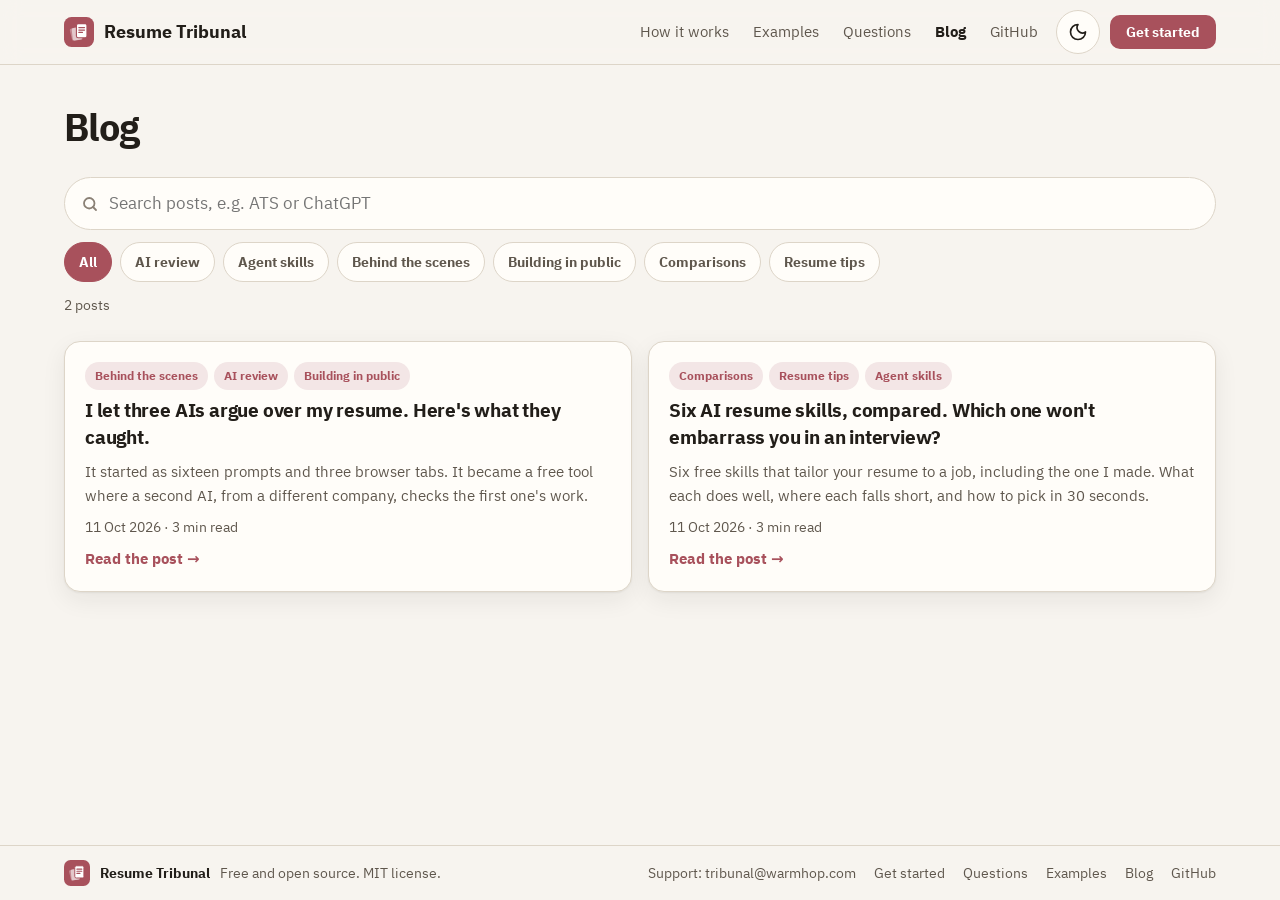
==== commit cfbe2bec: "Official-skill fixes, second audit, eight re-recorded examples, site layout Skill (compared with Ant" ====
--- a/docs/blog/index.html
+++ b/docs/blog/index.html
@@ -3,20 +3,23 @@
 <head>
 <meta charset="utf-8">
 <meta name="viewport" content="width=device-width, initial-scale=1, viewport-fit=cover">
-<title>Blog: AI, resumes and honest job hunting | Resume Tribunal</title>
-<meta name="description" content="Plain-spoken notes on using AI for your resume without making things up, and how Resume Tribunal was built.">
+<title>Blog: Tailoring Your Resume with AI | Resume Tribunal</title>
+<meta name="description" content="How to tailor your resume or CV to a job with ChatGPT, Claude or Gemini without inventing anything, and how AI resume tools compare.">
+<meta name="robots" content="index, follow, max-image-preview:large, max-snippet:-1">
 <link rel="canonical" href="https://tribunal.warmhop.com/blog/">
 <link rel="icon" href="../assets/favicon.svg" type="image/svg+xml">
 <link rel="apple-touch-icon" href="../assets/apple-touch-icon.png">
 <link rel="alternate" type="application/rss+xml" title="Resume Tribunal blog" href="https://tribunal.warmhop.com/feed.xml">
 <meta property="og:type" content="website">
 <meta property="og:site_name" content="Resume Tribunal">
-<meta property="og:title" content="Blog: AI, resumes and honest job hunting | Resume Tribunal">
-<meta property="og:description" content="Plain-spoken notes on using AI for your resume without making things up, and how Resume Tribunal was built.">
+<meta property="og:title" content="Blog: Tailoring Your Resume with AI | Resume Tribunal">
+<meta property="og:description" content="How to tailor your resume or CV to a job with ChatGPT, Claude or Gemini without inventing anything, and how AI resume tools compare.">
 <meta property="og:url" content="https://tribunal.warmhop.com/blog/">
 <meta property="og:image" content="https://tribunal.warmhop.com/assets/og.png">
 <meta property="og:image:width" content="1200">
 <meta property="og:image:height" content="630">
+<meta property="og:image:alt" content="Resume Tribunal: tailor your resume to the job, checked by a second AI">
+<meta property="og:locale" content="en_US">
 <meta name="twitter:card" content="summary_large_image">
 <meta name="theme-color" content="#f7f4ef" media="(prefers-color-scheme: light)">
 <meta name="theme-color" content="#14120f" media="(prefers-color-scheme: dark)">
@@ -29,27 +32,27 @@
 <header class="site"><div class="in">
   <a class="logo" href="../" aria-label="Resume Tribunal home"><img src="../assets/favicon.svg" alt="" width="30" height="30"><span>Resume Tribunal</span></a>
   <nav class="top" aria-label="Main">
-    <a href="../#how">How it works</a><a href="../examples/">Examples</a><a href="../#faq">Questions</a><a href="../blog/" aria-current="page">Blog</a><a href="https://github.com/mohiddin7/resume-tribunal">GitHub</a>
+    <a href="../#how">How it works</a><a href="../examples/">Examples</a><a href="../#faq">Questions</a><a href="../blog/" aria-current="page">Blog</a><a href="https://warmhop.com/r/JK3uggBN?ref=header&amp;utm_source=site&amp;utm_medium=referral&amp;utm_campaign=resume-tribunal">GitHub</a>
   </nav>
-  <button class="icon theme" type="button" aria-label="Switch to dark mode"><span class="moon"><svg viewBox="0 0 24 24" width="18" height="18" aria-hidden="true"><path d="M20 14.5A8.5 8.5 0 0 1 9.5 4a8.5 8.5 0 1 0 10.5 10.5z" fill="none" stroke="currentColor" stroke-width="2" stroke-linejoin="round"/></svg></span><span class="sun"><svg viewBox="0 0 24 24" width="18" height="18" aria-hidden="true"><circle cx="12" cy="12" r="4.5" fill="none" stroke="currentColor" stroke-width="2"/><path d="M12 2v2.5M12 19.5V22M2 12h2.5M19.5 12H22M4.9 4.9l1.8 1.8M17.3 17.3l1.8 1.8M4.9 19.1l1.8-1.8M17.3 6.7l1.8-1.8" stroke="currentColor" stroke-width="2" stroke-linecap="round"/></svg></span></button>
+  <button class="icon theme" type="button" aria-label="Switch to dark mode"><span class="moon"><svg viewBox="0 0 24 24" width="20" height="20" aria-hidden="true" fill="none" stroke="currentColor" stroke-width="2" stroke-linejoin="round"><path d="M12 3a6.5 6.5 0 0 0 9 9 9 9 0 1 1-9-9z"/></svg></span><span class="sun"><svg viewBox="0 0 24 24" width="20" height="20" aria-hidden="true" fill="none" stroke="currentColor" stroke-width="2" stroke-linecap="round"><circle cx="12" cy="12" r="4"/><path d="M12 2.5v2M12 19.5v2M2.5 12h2M19.5 12h2M5.3 5.3l1.4 1.4M17.3 17.3l1.4 1.4M5.3 18.7l1.4-1.4M17.3 6.7l1.4-1.4"/></svg></span></button>
   <a class="btn primary small" href="../#start">Get started</a>
 </div></header>
 <main id="main" class="blog-wrap">
-<header class="blog-head"><h1>Blog</h1><p class="meta">Plain-spoken notes on using AI for your resume without making things up, and how Resume Tribunal was built.</p></header>
+<header class="blog-head"><h1>Blog</h1></header>
 <div class="blog-tools">
 <label class="search"><span class="sr">Search posts</span><input type="search" id="q" placeholder="Search posts, e.g. ATS or ChatGPT" autocomplete="off" aria-describedby="count"></label>
 <div class="chips" role="group" aria-label="Filter by topic"><button type="button" class="chip on" data-tag="">All</button><button type="button" class="chip" data-tag="AI review">AI review</button><button type="button" class="chip" data-tag="Agent skills">Agent skills</button><button type="button" class="chip" data-tag="Behind the scenes">Behind the scenes</button><button type="button" class="chip" data-tag="Building in public">Building in public</button><button type="button" class="chip" data-tag="Comparisons">Comparisons</button><button type="button" class="chip" data-tag="Resume tips">Resume tips</button></div>
 <p class="meta" id="count" aria-live="polite"></p>
 </div>
 <div class="grid posts" id="posts">
-<article class="card post" data-tags="Behind the scenes|AI review|Building in public" data-text="i let three ais argue over my resume. here&#x27;s what they caught. it started as sixteen prompts and three browser tabs. it became a free tool that won&#x27;t let an ai make up your experience. behind the scenes ai review building in public an ai that writes your resume will also tell you it&#x27;s great. it&#x27;s biased, and the research agrees. so i made a second ai, from a different company, check the first one&#x27;s work without knowing who wrote it. that became resume tribunal: free, works in chatgpt, gemini, claude or any ai, and a quick review takes about 2 minutes of your time. the ai that loved its own homework earlier this year i was job hunting and doing what everyone does. paste resume. paste job. ask the ai to make me shine. it made me shine a little too brightly. words i never use, like &quot;spearheaded&quot;. claims a size bigger than what i&#x27;d done. lines that echoed the job post so neatly it felt like cheating on a test. then i asked the same ai to check its work. it said the draft was strong. which is a bit like asking a chef to rate their own soup. it turns out this has a name. in one 2026 study, ai judges were more than 50% more likely to pass a failed answer when the answer was their own. sixteen prompts and a notes file so i got a second opinion. a different company&#x27;s ai, a fresh chat, and one instruction: read this like a skeptical hiring manager. it was far more willing to point out problems. so i kept going, all summer: may 2026: prompts to decode the job, screen my resume, and rewrite the weak bullets, run in three different ais. june and july 2026: all three reviewed the merged result, and two of them researched the role itself. the resume i ended up with was the best i&#x27;d had. it also took hours, three browser tabs, and a notes file just to remember which reply came from which ai. nobody else was ever going to do that. so i turned it into a skill. what resume tribunal does now a skill is a set of instructions your ai app loads when it needs them. you paste one message into chatgpt, gemini, claude or any ai, and it knows the whole routine. try it: you do two steps, and the ais do the rest. your name and contact details are hidden before anything goes to a second ai. and next time, it remembers: the facts you confirmed are saved on your computer, or handed to you as a block to paste, so your second job takes a few questions instead of an interview. the test that hurt i asked ai reviewers to tear the project apart, each playing a different kind of expert. the one that hurt most was the simplest: someone whose whole ai experience is typing a question into chatgpt. they closed the tab in 30 seconds. the first thing on my page was a terminal command. fair. i fixed the page, not the reader. what the second ai caught i then had a fresh ai run the whole thing on a made up candidate. the other ais suggested more than twenty things the candidate never said. a few: &quot;from 4 hours to 40 minutes&quot; , when the candidate said &quot;half a day&quot; &quot;framework adopted by leadership&quot; , for a spreadsheet one supervisor used dropping &quot;simple&quot; from &quot;simple sql queries&quot;, four separate times every one was rejected. the candidate&#x27;s own words decide. you can check every line yourself tribunal/tree/main/examples/operations analyst/first run . three things i&#x27;d tell anyone using ai for a resume 1. get a second opinion from a different ai. the one that wrote it is the worst judge of it. 2. never keep a number you didn&#x27;t give it. if you can&#x27;t explain it in an interview, it&#x27;s a liability. 3. keep your own words. recruiters can smell &quot;spearheaded&quot; from across the room. resume tribunal is free and open source. try it in your ai app ../ start , and tell me what broke."><span class="tags"><button type="button" class="tag" data-tag="Behind the scenes" aria-label="Show posts about Behind the scenes">Behind the scenes</button><button type="button" class="tag" data-tag="AI review" aria-label="Show posts about AI review">AI review</button><button type="button" class="tag" data-tag="Building in public" aria-label="Show posts about Building in public">Building in public</button></span><a class="stretch" href="how-resume-tribunal-was-made.html"><strong>I let three AIs argue over my resume. Here&#x27;s what they caught.</strong></a><span class="desc">It started as sixteen prompts and three browser tabs. It became a free tool that won&#x27;t let an AI make up your experience.</span><span class="meta">11 Oct 2026 · 3 min read</span><span class="more" aria-hidden="true">Read the post →</span></article>
-<article class="card post" data-tags="Comparisons|Resume tips|Agent skills" data-text="six ai resume skills, compared. which one won&#x27;t embarrass you in an interview? six free skills that tailor your resume to a job, including the one i made. what each does well, where each falls short, and how to pick in 30 seconds. comparisons resume tips agent skills want cover letters and interview prep too? resumeskills. applying to lots of similar jobs with a pile of old resumes? resume tailoring skill. living in claude code and want a slick pdf fast? claude code job tailor. scared an ai will invent things you&#x27;ll have to defend? resume tribunal mine, so read the disclosure . disclosure: i made resume tribunal. i&#x27;ve tried to be fair, and i say where it loses. everything here comes from reading each skill&#x27;s own files on 11 october 2026, with star counts from github that day. wait, what&#x27;s a &quot;skill&quot;? if ai to you means &quot;type a question into chatgpt&quot;, a skill is a set of instructions your ai app loads when your request matches. install it once, then just say &quot;tailor my resume to this job&quot;. you don&#x27;t always need one. rewording one bullet? a normal prompt is fine. applying to twenty jobs and want the same careful process every time? that&#x27;s what skills are for. the two traps every resume tool can fall into trap one: making things up. ai loves a round number. &quot;half a day&quot; quietly becomes &quot;4 hours&quot;. a tool that adds keywords &quot;to match the job&quot; can slip in a skill you&#x27;ve never used, and then the interviewer asks about it. trap two: believing ats myths. you&#x27;ve seen &quot;75% of resumes are rejected by ats&quot;. that figure traces back to a vendor that closed in 2013 job application was rejected by a human not a computer/ . most rejections come from people. the six, in one line each resumeskills , 2,650 stars. best for the whole job search: 22 skills, cover letters and interview prep included. watch out: it adds job keywords, repeats the 75% myth, and nothing checks claims against your words. resume tailoring skill tailoring skill , 770 stars. best for lots of similar jobs, and finding experience you forgot to write down. watch out: works best with 10 or more old resumes, and one ai writes and judges. resume cover letter skills , 1,060 stars. best for cover letters and uk or australian formats. watch out: it pushes for numbers in 60% of bullets, which is where invention starts. proficiently claude skills , 420 stars. best for strict &quot;never invent&quot; rules, and it remembers your corrections. watch out: no license file, part of a bigger commercial product, self review only. claude code job tailor vasquez/claude code job tailor , 170 stars. best for fast, polished pdfs from one data file. watch out: claude code only, some setup, non commercial license. resume tribunal tribunal , new. best for a second opinion you can trust, in any ai app. watch out: no cover letters, and the full council is slower but more thorough. the question that matters: who checks the ai? here&#x27;s the honest scoreboard. checked by a different ai claims checked against your words you approve changes remembers you next time resumeskills no no not built in no resume tailoring skill no no yes yes resume cover letter no no not built in no proficiently no no yes yes claude code job tailor no no yes yes resume tribunal yes yes yes, each change yes why i built mine differently every other skill here trusts one ai to write and to grade. ai judges go noticeably easier on their own work . that&#x27;s the gap. a second opinion from another company. it doesn&#x27;t know who wrote the draft, so it has no reason to be nice. a check that&#x27;s code, not a promise. a script compares every number and name with what you said. it remembers. facts you confirm are saved for your next job, on your computer or as a block you paste. it&#x27;s quick. a quick review takes about 2 minutes of your time. the full council, three ais from three companies, takes about 15 minutes. if you can&#x27;t explain a line in an interview, it shouldn&#x27;t be on your resume. whatever you pick read every line before you send it. never keep a number you didn&#x27;t give the ai yourself. check the employer&#x27;s rules on ai help. already used another skill? ask resume tribunal for &quot;a second opinion on my resume&quot;. it&#x27;ll check the work of any of them."><span class="tags"><button type="button" class="tag" data-tag="Comparisons" aria-label="Show posts about Comparisons">Comparisons</button><button type="button" class="tag" data-tag="Resume tips" aria-label="Show posts about Resume tips">Resume tips</button><button type="button" class="tag" data-tag="Agent skills" aria-label="Show posts about Agent skills">Agent skills</button></span><a class="stretch" href="resume-skills-compared.html"><strong>Six AI resume skills, compared. Which one won&#x27;t embarrass you in an interview?</strong></a><span class="desc">Six free skills that tailor your resume to a job, including the one I made. What each does well, where each falls short, and how to pick in 30 seconds.</span><span class="meta">11 Oct 2026 · 3 min read</span><span class="more" aria-hidden="true">Read the post →</span></article>
+<article class="card post" data-tags="Behind the scenes|AI review|Building in public" data-text="i let three ais argue over my resume. here&#x27;s what they caught. it started as sixteen prompts and three browser tabs. it became a free tool where a second ai, from a different company, checks the first one&#x27;s work. behind the scenes ai review building in public an ai that writes your resume will also tell you it&#x27;s great. it&#x27;s biased, and the research agrees. so i made a second ai, from a different company, check the first one&#x27;s work without knowing who wrote it. that became resume tribunal: free, works in chatgpt, gemini, claude or any ai, and a quick review takes about 2 minutes of your time. the ai that loved its own homework earlier this year i was job hunting and doing what everyone does: paste the resume, paste the job, ask the ai to make me shine. it made me shine a little too brightly. it used words i never use, like &quot;spearheaded&quot;, made claims a size bigger than what i&#x27;d done, and echoed the job post so neatly it felt like cheating on a test. then i asked the same ai to check its work. it said the draft was strong. which is a bit like asking a chef to rate their own soup. researchers have measured this. in one 2026 study, ai judges could be more than 50% more likely to pass a failed answer when the answer was their own. sixteen prompts and a notes file so i got a second opinion: a different company&#x27;s ai, in a fresh chat, told to read the draft like a skeptical hiring manager. it was far more willing to point out problems. so i kept going, all summer: may 2026: prompts to decode the job, screen my resume, and rewrite the weak bullets, run in three different ais. june and july 2026: all three reviewed the merged result, and two of them researched the role itself. the resume i ended up with was the best i&#x27;d had. it also took hours, three browser tabs, and a notes file just to remember which reply came from which ai. nobody else was going to spend hours on that, so i turned it into a skill. what resume tribunal does now a skill is a set of instructions your ai app loads when it needs them. you paste one message into chatgpt, gemini, claude or any ai, and it knows the whole routine. try it: you do two steps, and the ais do the rest. before anything goes to a second ai, your name and contact details are swapped for stand ins. the facts you confirm can be saved on your computer, or handed to you as a block to paste, so your next job takes a few questions instead of a full interview. the test that hurt i asked ai reviewers to tear the project apart, each playing a different kind of expert. the one that hurt most was the simplest: someone whose whole ai experience is typing a question into chatgpt. they closed the tab in 30 seconds, because the first thing on my page was a terminal command. they were right, so i rebuilt the page around one message you paste into any ai chat. what the second ai caught i then had a fresh ai run the whole thing on a made up candidate. the other ais suggested more than twenty things the candidate never said. a few: &quot;from 4 hours to 40 minutes&quot; , when the candidate said &quot;half a day&quot; &quot;framework adopted by leadership&quot; , for a spreadsheet one supervisor used dropping &quot;simple&quot; from &quot;simple sql queries&quot;, four separate times all of them were turned down, because the candidate&#x27;s own words decide. you can check every line yourself tribunal/tree/main/examples/operations analyst/first run . three things i&#x27;d tell anyone using ai for a resume 1. get a second opinion from a different ai. the one that wrote it is the worst judge of it. 2. never keep a number you didn&#x27;t give it. if you can&#x27;t explain it in an interview, it can hurt you. 3. keep your own words. words like &quot;spearheaded&quot; are what readers notice first, and they don&#x27;t sound like you. resume tribunal is free and open source. try it in your ai app ../ start , and tell me what broke."><span class="tags"><button type="button" class="tag" data-tag="Behind the scenes" aria-label="Show posts about Behind the scenes">Behind the scenes</button><button type="button" class="tag" data-tag="AI review" aria-label="Show posts about AI review">AI review</button><button type="button" class="tag" data-tag="Building in public" aria-label="Show posts about Building in public">Building in public</button></span><a class="stretch" href="how-resume-tribunal-was-made.html"><strong>I let three AIs argue over my resume. Here&#x27;s what they caught.</strong></a><span class="desc">It started as sixteen prompts and three browser tabs. It became a free tool where a second AI, from a different company, checks the first one&#x27;s work.</span><span class="meta">11 Oct 2026 · 3 min read</span><span class="more" aria-hidden="true">Read the post →</span></article>
+<article class="card post" data-tags="Comparisons|Resume tips|Agent skills" data-text="six ai resume skills, compared. which one won&#x27;t embarrass you in an interview? six free skills that tailor your resume to a job, including the one i made. what each does well, where each falls short, and how to pick in 30 seconds. comparisons resume tips agent skills want cover letters and interview prep too? resumeskills. applying to lots of similar jobs with a pile of old resumes? resume tailoring skill. living in claude code and want a polished pdf fast? claude code job tailor. worried an ai will invent things you&#x27;ll have to defend? resume tribunal mine, so read the disclosure . disclosure: i made resume tribunal. i&#x27;ve tried to be fair, and i say where it loses. everything here comes from reading each skill&#x27;s own files on 11 october 2026, with star counts from github that day. wait, what&#x27;s a &quot;skill&quot;? if ai to you means &quot;type a question into chatgpt&quot;, a skill is a set of instructions your ai app loads when your request matches. install it once, then just say &quot;tailor my resume to this job&quot;. you don&#x27;t always need one. to reword one bullet, a normal prompt is fine. a skill helps when you apply to twenty jobs and want the same careful process every time. the two traps every resume tool can fall into trap one: making things up. ai loves a round number. &quot;half a day&quot; quietly becomes &quot;4 hours&quot;. a tool that adds keywords &quot;to match the job&quot; can slip in a skill you&#x27;ve never used, and then the interviewer asks about it. trap two: believing ats myths. you&#x27;ve seen &quot;75% of resumes are rejected by ats&quot;. that figure traces back to a vendor that closed in 2013 job application was rejected by a human not a computer/ . most rejections come from people. the six, in one line each resumeskills , 2,650 stars. best for the whole job search: 22 skills, cover letters and interview prep included. watch out: it adds job keywords, repeats the 75% myth, and nothing checks claims against your words. resume tailoring skill tailoring skill , 770 stars. best for lots of similar jobs, and finding experience you forgot to write down. watch out: works best with 10 or more old resumes, and one ai writes and judges. resume cover letter skills , 1,060 stars. best for cover letters and uk or australian formats. watch out: it pushes for numbers in 60% of bullets, which is where invention starts. proficiently claude skills , 420 stars. best for strict &quot;never invent&quot; rules, and it remembers your corrections. watch out: no license file, part of a bigger commercial product, self review only. claude code job tailor vasquez/claude code job tailor , 170 stars. best for fast, polished pdfs from one data file. watch out: claude code only, some setup, non commercial license. resume tribunal tribunal , new. best for a second opinion you can trust, in any ai app. watch out: no cover letters, and the full council is slower but more thorough. who checks the ai? checked by a different ai claims checked against your words you approve changes remembers you next time resumeskills no no not built in no resume tailoring skill no no yes yes resume cover letter no no not built in no proficiently no no yes yes claude code job tailor no no yes yes resume tribunal yes flagged by a script yes, each change yes why i built mine differently every other skill here has one ai write and grade. ai judges go noticeably easier on their own work , so i wanted the grading done by a different ai. the second opinion comes from another company&#x27;s ai, and it isn&#x27;t told who wrote the draft. a script flags any number or name it can&#x27;t find in what you told it, and you settle each one. facts you confirm can be saved for your next job, on your computer or as a block you paste. a quick review takes about 2 minutes of your time. a full council, with up to three ais from different companies, takes longer: 27 to 37 minutes in the recorded example runs. if you can&#x27;t explain a line in an interview, it shouldn&#x27;t be on your resume. whatever you pick read every line before you send it. never keep a number you didn&#x27;t give the ai yourself. check the employer&#x27;s rules on ai help. if you&#x27;ve already used another skill, ask resume tribunal for &quot;a second opinion on my resume&quot; and it will check that resume too."><span class="tags"><button type="button" class="tag" data-tag="Comparisons" aria-label="Show posts about Comparisons">Comparisons</button><button type="button" class="tag" data-tag="Resume tips" aria-label="Show posts about Resume tips">Resume tips</button><button type="button" class="tag" data-tag="Agent skills" aria-label="Show posts about Agent skills">Agent skills</button></span><a class="stretch" href="resume-skills-compared.html"><strong>Six AI resume skills, compared. Which one won&#x27;t embarrass you in an interview?</strong></a><span class="desc">Six free skills that tailor your resume to a job, including the one I made. What each does well, where each falls short, and how to pick in 30 seconds.</span><span class="meta">11 Oct 2026 · 3 min read</span><span class="more" aria-hidden="true">Read the post →</span></article>
 </div>
 <p class="empty" id="empty" hidden>No posts match that search.</p>
 </main>
 <footer class="site"><div class="in">
   <div class="fbrand"><img src="../assets/favicon.svg" alt="" width="26" height="26"><strong>Resume Tribunal</strong><span>Free and open source. MIT license.</span></div>
-  <nav aria-label="Footer"><a href="mailto:tribunal@warmhop.com">Support: tribunal@warmhop.com</a><a href="../#start">Get started</a><a href="../#faq">Questions</a><a href="../examples/">Examples</a><a href="../blog/">Blog</a><a href="https://github.com/mohiddin7/resume-tribunal">GitHub</a><a href="https://tribunal.warmhop.com/feed.xml">RSS</a><a href="../llms.txt">llms.txt</a></nav>
+  <nav aria-label="Footer"><a href="mailto:tribunal@warmhop.com">Support: tribunal@warmhop.com</a><a href="../#start">Get started</a><a href="../#faq">Questions</a><a href="../examples/">Examples</a><a href="../blog/">Blog</a><a href="https://warmhop.com/r/JK3uggBN?ref=footer&amp;utm_source=site&amp;utm_medium=referral&amp;utm_campaign=resume-tribunal">GitHub</a></nav>
 </div></footer>
 </body>
 </html>
--- a/docs/assets/site.css
+++ b/docs/assets/site.css
@@ -4,14 +4,14 @@
 @font-face { font-family: "IBM Plex Sans"; font-style: normal; font-weight: 600; font-display: swap; src: url("fonts/ibm-plex-sans-600.woff2") format("woff2"); }
 @font-face { font-family: "IBM Plex Sans"; font-style: normal; font-weight: 700; font-display: swap; src: url("fonts/ibm-plex-sans-700.woff2") format("woff2"); }
 @font-face { font-family: "IBM Plex Sans"; font-style: italic; font-weight: 400; font-display: swap; src: url("fonts/ibm-plex-sans-400-italic.woff2") format("woff2"); }
-/* Resume Tribunal. Colours from the warmhop™ palette. Light and dark follow the device; the toggle overrides. Phone first. */
+/* Resume Tribunal. Colours from the warmhop palette. Light and dark follow the device; the toggle overrides. Phone first. */
 :root {
   --bg: #f7f4ef; --surf: #fffdf9; --ink: #221e19; --muted: #5f574d; --line: #ddd5c8; --tint: #f3e6e6;
   --brand: #a8515c; --onbrand: #fff; --blue: #35619a; --green: #2f6c36; --danger: #a14126;
   --shadow: 0 1px 2px rgba(34,30,25,.06), 0 8px 24px rgba(34,30,25,.07);
   color-scheme: light;
   /* header and footer span the wide column, so they line up with the full-width example viewer */
-  --wide: 120rem; --gutter: clamp(16px, 2.5vw, 32px);
+  --wide: 120rem; --page: 76rem; --gutter: clamp(16px, 2.5vw, 32px);
 }
 @media (prefers-color-scheme: dark) {
   :root:not([data-theme="light"]) {
@@ -43,7 +43,6 @@
 .lede { font-size: clamp(1.05rem, 3.6vw, 1.3rem); color: var(--muted); max-width: 38rem; }
 .meta { color: var(--muted); font-size: 14px; }
 .center { text-align: center; margin-left: auto; margin-right: auto; }
-.eyebrow { display: inline-block; font-size: 13px; font-weight: 700; color: var(--brand); background: var(--tint); border: 1px solid color-mix(in srgb, var(--brand) 30%, transparent); padding: 4px 12px; border-radius: 999px; }
 
 /* buttons */
 .btn { display: inline-flex; align-items: center; justify-content: center; gap: 8px; padding: 11px 18px; border-radius: 10px; font-weight: 700; text-decoration: none; border: 2px solid var(--brand); line-height: 1.2; cursor: pointer; font-size: 16px; }
@@ -53,13 +52,14 @@
 .btn.small { padding: 7px 14px; font-size: 14px; }
 .btn:hover { filter: brightness(1.06); }
 .icon { width: 40px; height: 40px; border-radius: 999px; border: 1px solid var(--line); background: var(--surf); color: var(--ink); display: inline-grid; place-items: center; cursor: pointer; padding: 0; }
+.theme span, .theme svg { display: block; }  /* no inline baseline gap, so the icon sits in the middle of its circle */
 .theme .sun, :root[data-theme="dark"] .theme .moon { display: none; }
-:root[data-theme="dark"] .theme .sun { display: inline; }
-@media (prefers-color-scheme: dark) { :root:not([data-theme]) .theme .moon { display: none; } :root:not([data-theme]) .theme .sun { display: inline; } }
+:root[data-theme="dark"] .theme .sun { display: block; }
+@media (prefers-color-scheme: dark) { :root:not([data-theme]) .theme .moon { display: none; } :root:not([data-theme]) .theme .sun { display: block; } }
 
 /* header */
 header.site { position: sticky; top: 0; z-index: 10; background: color-mix(in srgb, var(--bg) 88%, transparent); backdrop-filter: blur(10px); border-bottom: 1px solid var(--line); }
-header.site .in { max-width: var(--wide); margin: 0 auto; padding: 10px var(--gutter); display: flex; align-items: center; gap: 10px; }
+header.site .in { max-width: var(--page); margin: 0 auto; padding: 10px var(--gutter); display: flex; align-items: center; gap: 10px; }
 .logo { display: flex; align-items: center; gap: 10px; font-weight: 800; color: var(--ink); text-decoration: none; font-size: 18px; margin-right: auto; }
 nav.top { display: none; gap: 24px; font-size: 15px; margin-right: 8px; }
 nav.top a { color: var(--muted); text-decoration: none; }
@@ -69,14 +69,11 @@
 @media (max-width: 380px) { .logo span { display: none; } }
 
 /* layout */
-main { max-width: 72rem; margin: 0 auto; padding: 0 16px; }
+main { max-width: var(--page); margin: 0 auto; padding: 0 var(--gutter); }
 section { padding: 56px 0; text-align: center; }
 section > p, section > .sub { margin-left: auto; margin-right: auto; }
 .sub { color: var(--muted); max-width: 40rem; }
-.band { background: var(--surf); border-top: 1px solid var(--line); border-bottom: 1px solid var(--line); margin: 0 -16px; padding-left: 16px; padding-right: 16px; }
-@media (min-width: 72rem) { .band { margin: 0 calc((72rem - 100vw) / 2); padding-left: calc((100vw - 72rem) / 2 + 16px); padding-right: calc((100vw - 72rem) / 2 + 16px); } }
 .card { background: var(--surf); border: 1px solid var(--line); border-radius: 16px; padding: 20px; box-shadow: var(--shadow); text-align: left; }
-.band .card { background: var(--bg); }
 .grid { display: grid; gap: 16px; margin: 24px 0; }
 @media (min-width: 720px) { .grid.two { grid-template-columns: 1fr 1fr; } .grid.three { grid-template-columns: repeat(3, 1fr); } }
 
@@ -89,42 +86,16 @@
 .trust { list-style: none; padding: 0; margin: 0; display: flex; flex-wrap: wrap; justify-content: center; gap: 6px 18px; color: var(--muted); font-size: 14px; }
 .trust li::before { content: "✓ "; color: var(--green); font-weight: 800; }
 
-/* hero demo */
-.demo-wrap { max-width: 60rem; margin: 8px auto 24px; padding: 0; }
-.demo-head { display: flex; align-items: center; justify-content: center; gap: 12px; color: var(--muted); font-size: 14px; font-weight: 700; margin-bottom: 12px; }
-.demo-head .icon { width: 32px; height: 32px; font-size: 11px; }
+/* demo pause button (how it works) */
 .pause .pl, .paused .pause .ps { display: none; } .paused .pause .pl { display: inline; }
-.paused .demo-wrap * { animation-play-state: paused !important; }
-.demo { display: grid; gap: 12px; text-align: left; }
-@media (min-width: 760px) { .demo { grid-template-columns: 1fr 1fr; } }
-.pane { background: var(--surf); border: 1px solid var(--line); border-radius: 16px; padding: 16px; box-shadow: var(--shadow); min-height: 230px; }
-.pane-h { display: flex; align-items: center; gap: 8px; font-size: 14px; font-weight: 700; color: var(--muted); padding-bottom: 10px; border-bottom: 1px solid var(--line); margin-bottom: 10px; }
-.badge { font-size: 12px; font-weight: 800; padding: 2px 8px; border-radius: 6px; color: var(--onbrand); }
-.badge.blue { background: var(--blue); } .badge.brand { background: var(--brand); }
-.line { margin: 8px 0; padding: 10px 12px; border-radius: 10px; background: var(--bg); font-size: 15px; }
-.line.new { border-left: 4px solid var(--blue); }
-.row { display: flex; gap: 10px; align-items: flex-start; margin: 8px 0; padding: 10px 12px; border-radius: 10px; background: var(--bg); font-size: 14px; line-height: 1.4; }
-.row.neg { background: var(--tint); }
-.ic { flex: none; width: 22px; height: 22px; border-radius: 999px; display: inline-grid; place-items: center; font-size: 13px; font-weight: 900; color: #fff; }
-.ic.ok { background: var(--green); } .ic.bad { background: var(--danger); }
-.approve { display: flex; justify-content: center; align-items: center; gap: 10px; margin: 14px auto 0; font-weight: 700; background: var(--surf); border: 1px solid var(--line); border-radius: 999px; padding: 10px 18px; width: fit-content; max-width: 100%; box-shadow: var(--shadow); }
-@media (prefers-reduced-motion: reduce) { .demo-wrap * { animation: none !important; } }
-
-/* steps */
-.steps3 { list-style: none; padding: 0; margin: 28px 0 8px; display: grid; gap: 16px; }
-@media (min-width: 760px) { .steps3 { grid-template-columns: repeat(3, 1fr); } }
-.steps3 li { background: var(--bg); border: 1px solid var(--line); border-radius: 16px; padding: 22px; text-align: left; }
-.num { display: inline-grid; place-items: center; width: 36px; height: 36px; border-radius: 999px; background: var(--brand); color: var(--onbrand); font-weight: 800; margin-bottom: 10px; }
-.steps3 p { margin: 0; color: var(--muted); }
 
 /* proof */
-.caught { display: flex; flex-direction: column; gap: 8px; }
 .was { text-decoration: line-through; text-decoration-color: var(--danger); text-decoration-thickness: 2px; font-weight: 700; }
 .is { color: var(--muted); }
 .is::before { content: "✓ "; color: var(--green); font-weight: 900; }
 .ba { display: grid; gap: 16px; }
 @media (min-width: 720px) { .ba { grid-template-columns: 1fr 1.6fr; } }
-.ba .label { font-size: 12px; font-weight: 800; letter-spacing: .08em; text-transform: uppercase; color: var(--muted); }
+.ba .label { font-size: 14px; font-weight: 700; color: var(--muted); }
 .ba .after .label { color: var(--green); }
 .ba ul { margin: 8px 0 0; padding-left: 18px; } .ba li { margin: 6px 0; }
 
@@ -134,7 +105,6 @@
 .tabs button[aria-selected="true"] { background: var(--surf); color: var(--ink); box-shadow: var(--shadow); }
 .panel { max-width: 44rem; margin: 0 auto; text-align: left; }
 .steps { padding-left: 22px; } .steps li { margin: 12px 0; }
-.copyline { display: inline-flex; align-items: center; gap: 8px; flex-wrap: wrap; margin-top: 6px; }
 .copybox { display: flex; gap: 10px; align-items: flex-start; background: var(--bg); border: 1px solid var(--line); border-radius: 12px; padding: 12px; }
 .copybox code { flex: 1; white-space: normal; word-break: break-word; }
 .copy { border: 1px solid var(--line); background: var(--surf); color: var(--ink); border-radius: 8px; padding: 5px 10px; font: inherit; font-size: 13px; font-weight: 700; cursor: pointer; }
@@ -150,7 +120,7 @@
 table { border-collapse: collapse; width: 100%; font-size: 15px; text-align: left; }
 th, td { padding: 12px 14px; border-bottom: 1px solid var(--line); vertical-align: top; }
 tr:last-child td { border-bottom: 0; }
-th { font-size: 13px; text-transform: uppercase; letter-spacing: .06em; color: var(--muted); }
+th { font-size: 14px; color: var(--muted); }
 .faq { max-width: 46rem; margin: 24px auto 0; text-align: left; }
 details { border: 1px solid var(--line); background: var(--surf); border-radius: 14px; margin: 10px 0; padding: 0 18px; }
 summary { cursor: pointer; font-weight: 700; padding: 16px 0; list-style: none; display: flex; justify-content: space-between; gap: 12px; }
@@ -160,7 +130,6 @@
 details p { margin: 0 0 16px; color: var(--muted); }
 .final { padding: 64px 0 96px; }
 .final p { color: var(--muted); }
-.disclose { max-width: 36rem; margin-top: 24px; }
 
 /* sticky phone button */
 .mcta { position: fixed; left: 16px; right: 16px; bottom: max(12px, env(safe-area-inset-bottom)); z-index: 9; padding: 14px; box-shadow: var(--shadow); }
@@ -177,9 +146,7 @@
 .tag { font-size: 12px; font-weight: 700; color: var(--brand); background: var(--tint); padding: 2px 9px; border-radius: 999px; }
 
 /* blog index */
-.blog-wrap { max-width: 60rem; }
-.blog-hero { padding: 48px 0 8px; }
-.blog-hero .lede { margin: 0 auto; }
+.blog-wrap { max-width: var(--page); }  /* index pages use the page width, so they line up with the header */
 .search input { width: 100%; max-width: 30rem; margin: 24px auto 12px; display: block; font: inherit; padding: 12px 16px 12px 44px; border-radius: 999px; border: 1px solid var(--line); background: var(--surf) no-repeat 16px 50% / 18px url("data:image/svg+xml,%3Csvg xmlns='http://www.w3.org/2000/svg' viewBox='0 0 24 24' fill='none' stroke='%238a8075' stroke-width='2.4' stroke-linecap='round'%3E%3Ccircle cx='11' cy='11' r='7'/%3E%3Cpath d='M20 20l-4-4'/%3E%3C/svg%3E"); color: var(--ink); }
 .chips { display: flex; flex-wrap: wrap; justify-content: center; gap: 8px; }
 .chip { border: 1px solid var(--line); background: var(--surf); color: var(--muted); border-radius: 999px; padding: 6px 14px; font: inherit; font-size: 14px; font-weight: 700; cursor: pointer; }
@@ -222,12 +189,14 @@
 .related .card p { margin: 6px 0 0; color: var(--muted); font-size: 15px; }
 
 /* footer */
-footer.site { border-top: 1px solid var(--line); color: var(--muted); font-size: 14px; }
-footer.site .in { max-width: var(--wide); margin: 0 auto; padding: 28px var(--gutter) 40px; display: flex; flex-wrap: wrap; gap: 16px 32px; justify-content: space-between; align-items: center; }
+footer.site { border-top: 1px solid var(--line); color: var(--muted); font-size: 14px; }  /* about as tall as the header */
+footer.site .in { max-width: var(--page); margin: 0 auto; padding: 14px var(--gutter); display: flex; flex-wrap: wrap; gap: 16px 32px; justify-content: space-between; align-items: center; }
 .fbrand { display: flex; align-items: center; gap: 10px; flex-wrap: wrap; }
 .fbrand strong { color: var(--ink); }
 footer.site nav { display: flex; flex-wrap: wrap; gap: 8px 18px; }
-footer.site a { color: var(--muted); }
+footer.site a { color: var(--muted); text-decoration: none; }
+footer.site a:hover { color: var(--ink); }
+@media (max-width: 759px) { footer.site .in { gap: 8px; font-size: 13px; } footer.site nav { gap: 4px 14px; } .fbrand span { display: none; } }
 
 /* phone fixes */
 .logo, .btn { white-space: nowrap; }
@@ -235,9 +204,7 @@
   header.site .btn.small { display: none; }
   .tabs { display: grid; grid-template-columns: 1fr; border-radius: 16px; width: 100%; }
   .tabs button { border-radius: 12px; }
-  .pane { min-height: 0; }
-}
-.dfix { color: var(--green); font-weight: 700; }
+}
 .apps { color: var(--muted); font-size: 14px; font-weight: 700; text-align: center; margin: 0 0 8px; }
 details.more { margin-top: 16px; }
 details.more ul { color: var(--muted); padding-left: 20px; }
@@ -408,10 +375,8 @@
 .tabs button { min-height: 44px; }
 .chip { min-height: 40px; }
 .share a { min-height: 36px; display: inline-flex; align-items: center; }
-#how { padding-top: 8px; }
 #how h2 { font-size: clamp(1.4rem, 5vw, 2rem); }
 .hint { margin-top: 10px; }
-section + section:not(.band) { border-top: 1px solid color-mix(in srgb, var(--line) 60%, transparent); }
 
 /* skim pass: compact proof list, stat rows, short comparison */
 .caughtlist { list-style: none; margin: 20px auto; padding: 6px 18px; max-width: 46rem; }
@@ -428,29 +393,18 @@
   table { font-size: 14px; } th, td { padding: 10px; }
 }
 
-/* each main section fills the screen it is seen on, content centred; taller content simply grows */
 :root { --head: 65px; }
-body.home main > section { min-height: calc(100vh - var(--head)); min-height: calc(100svh - var(--head)); display: flex; flex-direction: column; justify-content: center; padding-top: 48px; padding-bottom: 48px; }
-body.home main > section > * { width: 100%; }
-body.home main > section > .eyebrow, body.home main > section > .btn { width: auto; align-self: center; }
-body.home .hero > * { margin-left: auto; margin-right: auto; }
-body.home .hero .eyebrow { align-self: center; }
-body.home .hero .cta { width: auto; }
-#how { padding-top: 48px; }
 #how .sub strong { color: var(--ink); }
 /* the player's stage sizes to the screen so How it works fits one screen */
 .stage { height: clamp(290px, calc(100vh - 525px), 420px); height: clamp(290px, calc(100svh - 525px), 420px); }
 @media (min-width: 860px) {
   .stage { height: clamp(320px, calc(100vh - 470px), 500px); height: clamp(320px, calc(100svh - 470px), 500px); }
-  #how { padding-top: 32px; padding-bottom: 32px; }
 }
 @media (max-width: 759px) { #how > .meta:not(.hint) { display: none; } }
-@media (max-width: 759px) { body.home main > section { padding-top: 32px; padding-bottom: 32px; } #how .hint { margin-top: 6px; } }
 @media (min-width: 860px) and (max-height: 880px) { #how h2 { margin-bottom: 4px; } #how .sub { margin-top: 0; margin-bottom: 0; } #how .hiw { margin-top: 12px; } #how .hint { margin-top: 4px; } #how > .meta:not(.hint) { margin-top: 4px; } }
 
 /* Get started: a short pill switcher (also on phones) over panels stacked in one spot,
    so the section is as tall as the tallest panel and never jumps when switching */
-body.home main > section > .tabs { width: fit-content; max-width: 100%; align-self: center; }
 .tabs { display: flex; flex-wrap: nowrap; border-radius: 999px; }
 .tabs button { border-radius: 999px; }
 @media (max-width: 759px) {
@@ -529,3 +483,123 @@
 article.card.post button.tag { border: 0; cursor: pointer; font: inherit; font-size: 12px; font-weight: 700; min-height: 28px; padding: 4px 10px; }
 article.card.post button.tag:hover { background: var(--brand); color: var(--onbrand); }
 article.card.post:focus-within { border-color: var(--brand); }
+
+/* homepage: each section fills the screen, edge to edge, on alternating backgrounds; content keeps the page
+   width, a heading column beside its content on wide screens, stacked on phones */
+body.wide header.site .in, body.wide footer.site .in { max-width: var(--wide); }
+body.home main > section { position: relative; text-align: left; padding: clamp(56px, 8vw, 112px) 0; border-top: 0; }
+body.home main > section::before { content: ""; position: absolute; inset: 0 calc(50% - 50vw); z-index: -1; background: var(--bg); }
+body.home main > section:nth-of-type(even)::before { background: var(--surf); border-block: 1px solid var(--line); }
+body.home main > section:nth-of-type(even) .card, body.home main > section:nth-of-type(even) details,
+body.home main > section:nth-of-type(even) .copybox, body.home main > section:nth-of-type(even) .tabs { background: var(--bg); }
+@media (min-width: 760px) and (min-height: 600px) {
+  body.home main > section { min-height: calc(100vh - var(--head)); min-height: calc(100svh - var(--head)); display: grid; align-content: center; }
+}
+.sh { max-width: 40rem; margin-bottom: 32px; }
+.sh h2 { margin-top: 0; }
+.sh .sub { margin: 0 0 12px; }
+.split { display: grid; gap: 32px clamp(32px, 6vw, 96px); }
+.split > .sh { margin-bottom: 0; }
+@media (min-width: 960px) {
+  body.home main > section.split { grid-template-columns: minmax(0, 5fr) minmax(0, 7fr); align-items: start; }
+  .split > .sh { position: sticky; top: calc(var(--head) + 32px); }
+}
+/* the old centred blocks take the column they sit in */
+body.home .caughtlist, body.home .faq, body.home .panels, body.home .note, body.home .table, body.home .hiw,
+body.home #start details.more { max-width: none; margin-left: 0; margin-right: 0; }
+body.home .caughtlist, body.home .faq { margin-top: 0; }
+body.home .tabs { margin: 20px 0 0; }
+body.home .apps { text-align: left; }
+body.home section > .meta { margin: 8px 0 0; }
+.why-compare { margin-top: 40px; align-items: center; }
+@media (min-width: 960px) { .why-compare { grid-template-columns: minmax(0, 7fr) minmax(0, 4fr); } }
+.why-compare .table { margin: 0; }
+.limits { margin: 0; }
+body.home .final { text-align: center; justify-items: center; }
+.read-more { width: 100%; margin-top: clamp(56px, 9vh, 104px); text-align: left; }
+.read-more h2 { font-size: clamp(1.3rem, 3vw, 1.6rem); }
+.read-more .grid { margin-bottom: 0; }
+
+/* hero: one centred column with room around it */
+body.home .hero { text-align: center; justify-items: center; }
+.hero h1 { font-size: clamp(2.3rem, 5.6vw, 4.4rem); margin: 0 0 24px; }
+.nb { white-space: nowrap; }
+.hero h1 .accent { font-size: .78em; margin-top: 12px; }
+.hero .lede { margin: 0 auto; max-width: 34rem; font-size: clamp(1.1rem, 2.2vw, 1.35rem); }
+.hero .cta { margin: 40px auto 20px; }
+.hero .trust { justify-content: center; }
+
+/* proof: before and after, then the catches */
+.proof-body { display: grid; gap: 16px; }
+.proof-body .ba { grid-template-columns: 1fr; gap: 12px; }
+@media (min-width: 720px) { .proof-body .ba { grid-template-columns: 1fr 1.7fr; } }
+.proof-body .card:first-child li { text-decoration: line-through; text-decoration-color: color-mix(in srgb, var(--danger) 70%, transparent); color: var(--muted); }
+body.home .caughtlist { margin: 0; }
+
+/* index pages: cards across the page */
+.blog-head p, .ex-head p { max-width: 44rem; }
+.ex-chips { justify-content: flex-start; }
+@media (min-width: 1100px) { .ex-wrap .grid.posts { grid-template-columns: repeat(3, 1fr); } }
+
+/* blog posts: on wide screens an "On this page" list sits beside the article and uses the side space */
+.post-wrap { max-width: var(--page); }
+.toc { display: none; }
+@media (min-width: 1100px) {
+  .post-grid { display: grid; grid-template-columns: 15rem minmax(0, 48rem); gap: clamp(40px, 5vw, 80px); justify-content: center; }
+  .toc { display: block; position: sticky; top: calc(var(--head) + 32px); align-self: start; margin-top: 72px; font-size: 14px; }
+  .toc strong { display: block; color: var(--ink); margin-bottom: 8px; }
+  .toc ol { list-style: none; margin: 0; padding: 0 0 0 12px; border-left: 2px solid var(--line); display: grid; gap: 8px; }
+  .toc a { color: var(--muted); text-decoration: none; line-height: 1.35; display: block; }
+  .toc a:hover { color: var(--brand); }
+}
+.prose h2 { scroll-margin-top: calc(var(--head) + 16px); }
+
+/* example pages have no site header or footer: the viewer gets the whole screen */
+body.bare .rv-app { height: 100vh; height: 100svh; }
+.post-head .lede { max-width: none; }
+
+/* why: the heading on one line on wide screens, the sub broken where the meaning breaks */
+.sh.wide { max-width: none; }
+br.desk { display: none; }
+@media (min-width: 760px) { .sh.wide h2 { white-space: nowrap; } br.desk { display: inline; } }
+
+/* examples: one recorded run's "who worked when" chart; the playhead sweeps once as the bars appear */
+:root { --gold: #8a6a12; }
+:root[data-theme="dark"] { --gold: #d2ad4a; }
+@media (prefers-color-scheme: dark) { :root:not([data-theme="light"]) { --gold: #d2ad4a; } }
+#examples .cta { justify-content: flex-start; margin: 24px 0 0; }
+.runcard { display: grid; gap: 14px; text-decoration: none; color: var(--ink); padding: clamp(18px, 2.4vw, 28px); transition: border-color .15s; }
+.runcard:hover { border-color: var(--brand); }
+.runcard strong { font-size: 1.15rem; line-height: 1.3; }
+.runcard .facts { display: flex; flex-wrap: wrap; gap: 6px; }
+.runcard .facts span { border: 1px solid var(--line); border-radius: 999px; padding: 1px 10px; font-size: 13px; color: var(--muted); }
+.ml { position: relative; display: grid; grid-template-columns: 4.6rem 1fr; gap: 7px 10px; align-items: center; padding: 6px 0; }
+.ml-steps { position: relative; height: 18px; font-size: 11px; color: var(--muted); }
+.ml-steps span { position: absolute; top: 0; padding-left: 4px; border-left: 1px solid var(--line); white-space: nowrap; }
+.ml-name { font-size: 12.5px; color: var(--muted); white-space: nowrap; overflow: hidden; text-overflow: ellipsis; }
+.ml-track { position: relative; height: 22px; border-radius: 6px; background: color-mix(in srgb, var(--ink) 5%, transparent); --c: var(--muted); }
+.ml-track i { position: absolute; top: 2px; bottom: 2px; border-radius: 4px; background: color-mix(in srgb, var(--c) 30%, var(--surf)); border: 1px solid color-mix(in srgb, var(--c) 55%, transparent);
+  font: normal 600 11px/16px "IBM Plex Sans", system-ui, sans-serif; color: color-mix(in srgb, var(--c) 80%, var(--ink)); padding-left: 5px; overflow: hidden; white-space: nowrap; }
+.ml-track i.w { background: repeating-linear-gradient(135deg, color-mix(in srgb, var(--c) 18%, transparent) 0 4px, transparent 4px 8px); }
+.ml-user { --c: var(--ink); } .ml-host { --c: var(--brand); } .ml-claude { --c: var(--purple); } .ml-agy, .ml-gemini { --c: var(--green); }
+.ml-codex, .ml-chatgpt { --c: var(--blue); } .ml-check { --c: var(--gold); }
+.ml-head { position: absolute; top: 0; bottom: 0; left: calc(4.6rem + 10px); width: 2px; background: var(--brand); opacity: 0; }
+.runcard.on .ml-track i { animation: mlshow .3s var(--d, 0s) both; }  /* each bar appears as the playhead reaches it */
+.runcard.on .ml-head { animation: mlhead 4.5s cubic-bezier(.4,0,.6,1) both; }
+@keyframes mlhead { 0% { opacity: 1; left: calc(4.6rem + 10px); } 92% { opacity: 1; } 100% { opacity: 0; left: calc(100% - 2px); } }
+@keyframes mlshow { from { opacity: 0; } }
+@media (prefers-reduced-motion: reduce) { .runcard.on .ml-track i, .runcard.on .ml-head { animation: none; } }
+
+/* read more: each card leads with the post's first drawing */
+.card.post.pic { padding: 0 0 20px; overflow: hidden; }
+.card.post.pic > :not(.thumb) { margin-left: 20px; margin-right: 20px; }
+.card.post .thumb { display: block; width: 100%; aspect-ratio: 16 / 9; object-fit: cover; border-bottom: 1px solid var(--line); margin-bottom: 8px; }
+
+/* the closing line gets its own screen */
+body.home .final h2 { font-size: clamp(2rem, 4.6vw, 3.4rem); max-width: 20ch; margin: 0 0 16px; }
+body.home .final p { font-size: clamp(1.05rem, 2vw, 1.25rem); margin: 0 0 32px; }
+@media (max-width: 559px) { .ml > span:first-child, .ml-steps { display: none; } }
+/* "On this page": the section being read is bright, with a brand bar on the rail */
+.toc a { position: relative; transition: color .15s; }
+.toc a.on { color: var(--ink); font-weight: 600; }
+.toc a.on::before { content: ""; position: absolute; left: -14px; top: 0; bottom: 0; width: 2px; background: var(--brand); }
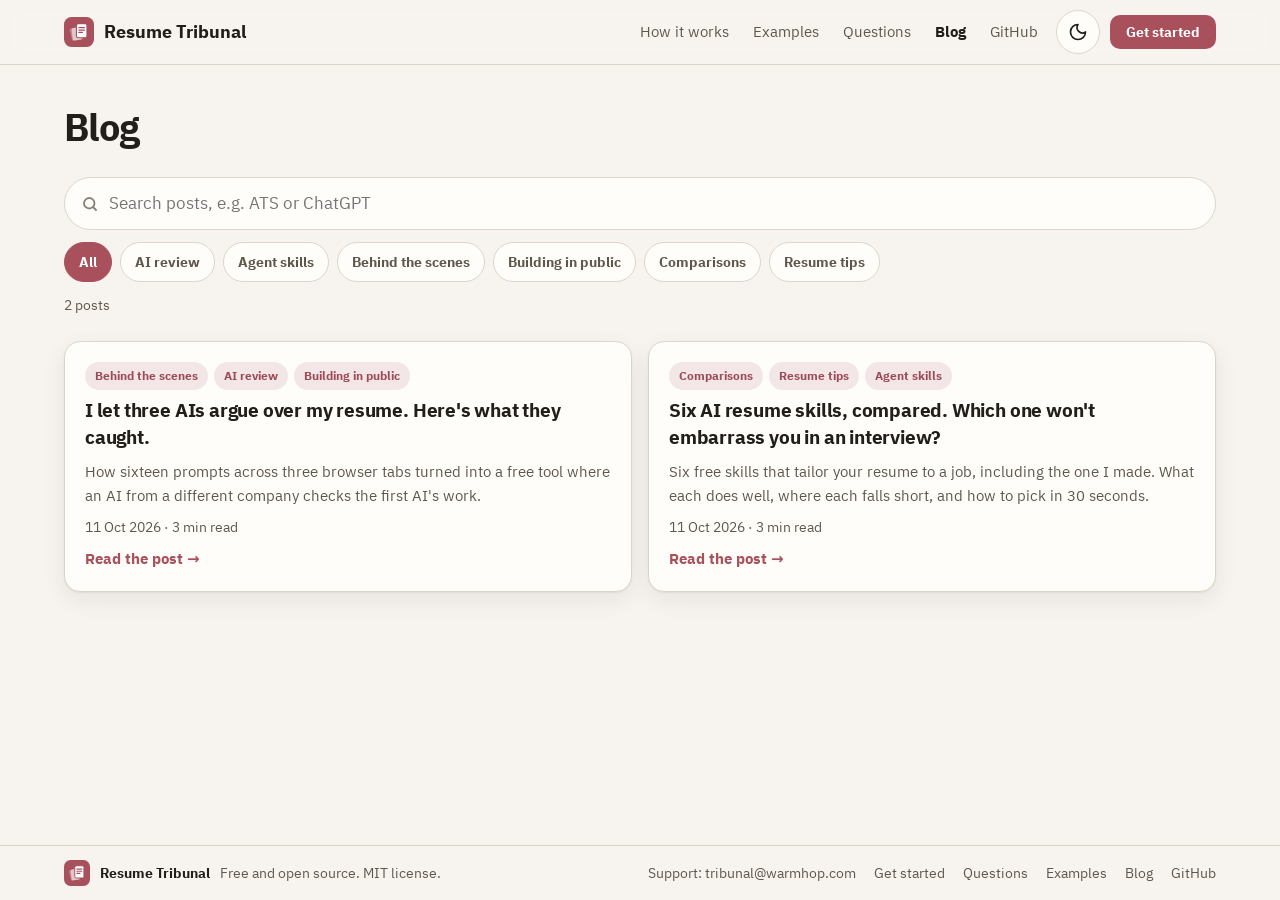
==== commit 5e8e0f24: "Pre-launch pass: site audit fixes and voice pass - Recorded run times stated correctly in the FAQ, R" ====
--- a/docs/blog/index.html
+++ b/docs/blog/index.html
@@ -23,6 +23,8 @@
 <meta name="twitter:card" content="summary_large_image">
 <meta name="theme-color" content="#f7f4ef" media="(prefers-color-scheme: light)">
 <meta name="theme-color" content="#14120f" media="(prefers-color-scheme: dark)">
+<link rel="preload" href="../assets/fonts/ibm-plex-sans-400.woff2" as="font" type="font/woff2" crossorigin>
+<link rel="preload" href="../assets/fonts/ibm-plex-sans-700.woff2" as="font" type="font/woff2" crossorigin>
 <link rel="stylesheet" href="../assets/site.css">
 <script src="../assets/site.js"></script>
 <script type="application/ld+json">{"@context": "https://schema.org", "@type": "Blog", "name": "Resume Tribunal blog", "url": "https://tribunal.warmhop.com/blog/", "blogPost": [{"@type": "BlogPosting", "headline": "I let three AIs argue over my resume. Here's what they caught.", "url": "https://tribunal.warmhop.com/blog/how-resume-tribunal-was-made.html", "datePublished": "2026-10-11"}, {"@type": "BlogPosting", "headline": "Six AI resume skills, compared. Which one won't embarrass you in an interview?", "url": "https://tribunal.warmhop.com/blog/resume-skills-compared.html", "datePublished": "2026-10-11"}]}</script>
@@ -42,11 +44,11 @@
 <div class="blog-tools">
 <label class="search"><span class="sr">Search posts</span><input type="search" id="q" placeholder="Search posts, e.g. ATS or ChatGPT" autocomplete="off" aria-describedby="count"></label>
 <div class="chips" role="group" aria-label="Filter by topic"><button type="button" class="chip on" data-tag="">All</button><button type="button" class="chip" data-tag="AI review">AI review</button><button type="button" class="chip" data-tag="Agent skills">Agent skills</button><button type="button" class="chip" data-tag="Behind the scenes">Behind the scenes</button><button type="button" class="chip" data-tag="Building in public">Building in public</button><button type="button" class="chip" data-tag="Comparisons">Comparisons</button><button type="button" class="chip" data-tag="Resume tips">Resume tips</button></div>
-<p class="meta" id="count" aria-live="polite"></p>
+<p class="meta" id="count" aria-live="polite">2 posts</p>
 </div>
 <div class="grid posts" id="posts">
-<article class="card post" data-tags="Behind the scenes|AI review|Building in public" data-text="i let three ais argue over my resume. here&#x27;s what they caught. it started as sixteen prompts and three browser tabs. it became a free tool where a second ai, from a different company, checks the first one&#x27;s work. behind the scenes ai review building in public an ai that writes your resume will also tell you it&#x27;s great. it&#x27;s biased, and the research agrees. so i made a second ai, from a different company, check the first one&#x27;s work without knowing who wrote it. that became resume tribunal: free, works in chatgpt, gemini, claude or any ai, and a quick review takes about 2 minutes of your time. the ai that loved its own homework earlier this year i was job hunting and doing what everyone does: paste the resume, paste the job, ask the ai to make me shine. it made me shine a little too brightly. it used words i never use, like &quot;spearheaded&quot;, made claims a size bigger than what i&#x27;d done, and echoed the job post so neatly it felt like cheating on a test. then i asked the same ai to check its work. it said the draft was strong. which is a bit like asking a chef to rate their own soup. researchers have measured this. in one 2026 study, ai judges could be more than 50% more likely to pass a failed answer when the answer was their own. sixteen prompts and a notes file so i got a second opinion: a different company&#x27;s ai, in a fresh chat, told to read the draft like a skeptical hiring manager. it was far more willing to point out problems. so i kept going, all summer: may 2026: prompts to decode the job, screen my resume, and rewrite the weak bullets, run in three different ais. june and july 2026: all three reviewed the merged result, and two of them researched the role itself. the resume i ended up with was the best i&#x27;d had. it also took hours, three browser tabs, and a notes file just to remember which reply came from which ai. nobody else was going to spend hours on that, so i turned it into a skill. what resume tribunal does now a skill is a set of instructions your ai app loads when it needs them. you paste one message into chatgpt, gemini, claude or any ai, and it knows the whole routine. try it: you do two steps, and the ais do the rest. before anything goes to a second ai, your name and contact details are swapped for stand ins. the facts you confirm can be saved on your computer, or handed to you as a block to paste, so your next job takes a few questions instead of a full interview. the test that hurt i asked ai reviewers to tear the project apart, each playing a different kind of expert. the one that hurt most was the simplest: someone whose whole ai experience is typing a question into chatgpt. they closed the tab in 30 seconds, because the first thing on my page was a terminal command. they were right, so i rebuilt the page around one message you paste into any ai chat. what the second ai caught i then had a fresh ai run the whole thing on a made up candidate. the other ais suggested more than twenty things the candidate never said. a few: &quot;from 4 hours to 40 minutes&quot; , when the candidate said &quot;half a day&quot; &quot;framework adopted by leadership&quot; , for a spreadsheet one supervisor used dropping &quot;simple&quot; from &quot;simple sql queries&quot;, four separate times all of them were turned down, because the candidate&#x27;s own words decide. you can check every line yourself tribunal/tree/main/examples/operations analyst/first run . three things i&#x27;d tell anyone using ai for a resume 1. get a second opinion from a different ai. the one that wrote it is the worst judge of it. 2. never keep a number you didn&#x27;t give it. if you can&#x27;t explain it in an interview, it can hurt you. 3. keep your own words. words like &quot;spearheaded&quot; are what readers notice first, and they don&#x27;t sound like you. resume tribunal is free and open source. try it in your ai app ../ start , and tell me what broke."><span class="tags"><button type="button" class="tag" data-tag="Behind the scenes" aria-label="Show posts about Behind the scenes">Behind the scenes</button><button type="button" class="tag" data-tag="AI review" aria-label="Show posts about AI review">AI review</button><button type="button" class="tag" data-tag="Building in public" aria-label="Show posts about Building in public">Building in public</button></span><a class="stretch" href="how-resume-tribunal-was-made.html"><strong>I let three AIs argue over my resume. Here&#x27;s what they caught.</strong></a><span class="desc">It started as sixteen prompts and three browser tabs. It became a free tool where a second AI, from a different company, checks the first one&#x27;s work.</span><span class="meta">11 Oct 2026 · 3 min read</span><span class="more" aria-hidden="true">Read the post →</span></article>
-<article class="card post" data-tags="Comparisons|Resume tips|Agent skills" data-text="six ai resume skills, compared. which one won&#x27;t embarrass you in an interview? six free skills that tailor your resume to a job, including the one i made. what each does well, where each falls short, and how to pick in 30 seconds. comparisons resume tips agent skills want cover letters and interview prep too? resumeskills. applying to lots of similar jobs with a pile of old resumes? resume tailoring skill. living in claude code and want a polished pdf fast? claude code job tailor. worried an ai will invent things you&#x27;ll have to defend? resume tribunal mine, so read the disclosure . disclosure: i made resume tribunal. i&#x27;ve tried to be fair, and i say where it loses. everything here comes from reading each skill&#x27;s own files on 11 october 2026, with star counts from github that day. wait, what&#x27;s a &quot;skill&quot;? if ai to you means &quot;type a question into chatgpt&quot;, a skill is a set of instructions your ai app loads when your request matches. install it once, then just say &quot;tailor my resume to this job&quot;. you don&#x27;t always need one. to reword one bullet, a normal prompt is fine. a skill helps when you apply to twenty jobs and want the same careful process every time. the two traps every resume tool can fall into trap one: making things up. ai loves a round number. &quot;half a day&quot; quietly becomes &quot;4 hours&quot;. a tool that adds keywords &quot;to match the job&quot; can slip in a skill you&#x27;ve never used, and then the interviewer asks about it. trap two: believing ats myths. you&#x27;ve seen &quot;75% of resumes are rejected by ats&quot;. that figure traces back to a vendor that closed in 2013 job application was rejected by a human not a computer/ . most rejections come from people. the six, in one line each resumeskills , 2,650 stars. best for the whole job search: 22 skills, cover letters and interview prep included. watch out: it adds job keywords, repeats the 75% myth, and nothing checks claims against your words. resume tailoring skill tailoring skill , 770 stars. best for lots of similar jobs, and finding experience you forgot to write down. watch out: works best with 10 or more old resumes, and one ai writes and judges. resume cover letter skills , 1,060 stars. best for cover letters and uk or australian formats. watch out: it pushes for numbers in 60% of bullets, which is where invention starts. proficiently claude skills , 420 stars. best for strict &quot;never invent&quot; rules, and it remembers your corrections. watch out: no license file, part of a bigger commercial product, self review only. claude code job tailor vasquez/claude code job tailor , 170 stars. best for fast, polished pdfs from one data file. watch out: claude code only, some setup, non commercial license. resume tribunal tribunal , new. best for a second opinion you can trust, in any ai app. watch out: no cover letters, and the full council is slower but more thorough. who checks the ai? checked by a different ai claims checked against your words you approve changes remembers you next time resumeskills no no not built in no resume tailoring skill no no yes yes resume cover letter no no not built in no proficiently no no yes yes claude code job tailor no no yes yes resume tribunal yes flagged by a script yes, each change yes why i built mine differently every other skill here has one ai write and grade. ai judges go noticeably easier on their own work , so i wanted the grading done by a different ai. the second opinion comes from another company&#x27;s ai, and it isn&#x27;t told who wrote the draft. a script flags any number or name it can&#x27;t find in what you told it, and you settle each one. facts you confirm can be saved for your next job, on your computer or as a block you paste. a quick review takes about 2 minutes of your time. a full council, with up to three ais from different companies, takes longer: 27 to 37 minutes in the recorded example runs. if you can&#x27;t explain a line in an interview, it shouldn&#x27;t be on your resume. whatever you pick read every line before you send it. never keep a number you didn&#x27;t give the ai yourself. check the employer&#x27;s rules on ai help. if you&#x27;ve already used another skill, ask resume tribunal for &quot;a second opinion on my resume&quot; and it will check that resume too."><span class="tags"><button type="button" class="tag" data-tag="Comparisons" aria-label="Show posts about Comparisons">Comparisons</button><button type="button" class="tag" data-tag="Resume tips" aria-label="Show posts about Resume tips">Resume tips</button><button type="button" class="tag" data-tag="Agent skills" aria-label="Show posts about Agent skills">Agent skills</button></span><a class="stretch" href="resume-skills-compared.html"><strong>Six AI resume skills, compared. Which one won&#x27;t embarrass you in an interview?</strong></a><span class="desc">Six free skills that tailor your resume to a job, including the one I made. What each does well, where each falls short, and how to pick in 30 seconds.</span><span class="meta">11 Oct 2026 · 3 min read</span><span class="more" aria-hidden="true">Read the post →</span></article>
+<article class="card post" data-tags="Behind the scenes|AI review|Building in public" data-text="i let three ais argue over my resume. here&#x27;s what they caught. how sixteen prompts across three browser tabs turned into a free tool where an ai from a different company checks the first ai&#x27;s work. behind the scenes ai review building in public an ai that writes your resume will usually tell you it&#x27;s great. research shows ai judges go easier on their own work. so i made a second ai, from a different company, check the first one&#x27;s work without knowing who wrote it. that became resume tribunal: free, works in chatgpt, gemini, claude or any ai, and a quick review takes about 2 minutes of your time. asking the same ai to check its work earlier this year i was job hunting and doing what everyone does: paste the resume, paste the job, ask the ai to make me shine. it made me shine a little too brightly. it used words i never use, like &quot;spearheaded&quot;, made claims a size bigger than what i&#x27;d done, and echoed the job post so neatly it felt like cheating on a test. then i asked the same ai to check its work. it said the draft was strong. researchers have measured this. in one 2026 study, ai judges could be more than 50% more likely to pass a failed answer when the answer was their own. sixteen prompts and a notes file so i got a second opinion: a different company&#x27;s ai, in a fresh chat, told to read the draft like a skeptical hiring manager. it was far more willing to point out problems. so i kept going, all summer: may 2026: prompts to decode the job, screen my resume, and rewrite the weak bullets, run in three different ais. june and july 2026: all three reviewed the merged result, and two of them researched the role itself. the resume i ended up with was the best i&#x27;d had. it also took hours, three browser tabs, and a notes file just to remember which reply came from which ai. nobody else was going to spend hours on that, so i turned it into a skill. what resume tribunal does now a skill is a set of instructions your ai app loads when it needs them. you paste one message into chatgpt, gemini, claude or any ai, and it knows the whole routine. try it: you do two steps, and the ais do the rest. before anything goes to a second ai, your name and contact details are swapped for stand ins. the facts you confirm can be saved on your computer, or handed to you as a block to paste, so your next job takes a few questions instead of a full interview. testing the page on someone who isn&#x27;t technical i asked ai reviewers to pick the project apart, each playing a different kind of reader. the most useful one played someone whose whole ai experience is typing a question into chatgpt. that reader gave up within 30 seconds, because the first thing on my page was a terminal command. so i rebuilt the page around one message you paste into any ai chat. what the second ai caught i then had a fresh ai run the whole thing on a made up candidate. the other ais suggested more than twenty things the candidate never said. a few: &quot;from 4 hours to 40 minutes&quot; , when the candidate said &quot;half a day&quot; &quot;framework adopted by leadership&quot; , for a spreadsheet one supervisor used dropping &quot;simple&quot; from &quot;simple sql queries&quot;, four separate times all of them were turned down, because the candidate&#x27;s own words decide. you can check every line yourself tribunal/tree/main/examples/operations analyst/first run . three things i&#x27;d tell anyone using ai for a resume 1. get a second opinion from a different ai. the one that wrote it tends to approve it. 2. never keep a number you didn&#x27;t give it. if you can&#x27;t explain it in an interview, it can hurt you. 3. keep your own words. words like &quot;spearheaded&quot; stand out to readers, and they&#x27;re probably not words you use. resume tribunal is free and open source. try it in your ai app ../ start , and tell me what broke."><span class="tags"><button type="button" class="tag" data-tag="Behind the scenes" aria-label="Show posts about Behind the scenes">Behind the scenes</button><button type="button" class="tag" data-tag="AI review" aria-label="Show posts about AI review">AI review</button><button type="button" class="tag" data-tag="Building in public" aria-label="Show posts about Building in public">Building in public</button></span><a class="stretch" href="how-resume-tribunal-was-made.html"><strong>I let three AIs argue over my resume. Here&#x27;s what they caught.</strong></a><span class="desc">How sixteen prompts across three browser tabs turned into a free tool where an AI from a different company checks the first AI&#x27;s work.</span><span class="meta">11 Oct 2026 · 3 min read</span><span class="more" aria-hidden="true">Read the post →</span></article>
+<article class="card post" data-tags="Comparisons|Resume tips|Agent skills" data-text="six ai resume skills, compared. which one won&#x27;t embarrass you in an interview? six free skills that tailor your resume to a job, including the one i made. what each does well, where each falls short, and how to pick in 30 seconds. comparisons resume tips agent skills want cover letters and interview prep too? resumeskills. applying to lots of similar jobs with a pile of old resumes? resume tailoring skill. living in claude code and want a polished pdf fast? claude code job tailor. worried an ai will invent things you&#x27;ll have to defend? resume tribunal mine, so read the disclosure . disclosure: i made resume tribunal. i&#x27;ve tried to be fair, and i say where it loses. everything here comes from reading each skill&#x27;s own files on 11 october 2026, with star counts from github that day. wait, what&#x27;s a &quot;skill&quot;? if ai to you means &quot;type a question into chatgpt&quot;, a skill is a set of instructions your ai app loads when your request matches. install it once, then just say &quot;tailor my resume to this job&quot;. you don&#x27;t always need one. to reword one bullet, a normal prompt is fine. a skill helps when you apply to twenty jobs and want the same careful process every time. the two traps every resume tool can fall into trap one: making things up. ai tends to round vague amounts into exact ones: &quot;half a day&quot; becomes &quot;4 hours&quot;. a tool that adds keywords &quot;to match the job&quot; can slip in a skill you&#x27;ve never used, and then the interviewer asks about it. trap two: believing ats myths. you&#x27;ve seen &quot;75% of resumes are rejected by ats&quot;. that figure traces back to a vendor that closed in 2013 job application was rejected by a human not a computer/ . most rejections come from people. the six, in one line each resumeskills , 2,650 stars. best for the whole job search: 22 skills, cover letters and interview prep included. watch out: it adds job keywords, repeats the 75% myth, and nothing checks claims against your words. resume tailoring skill tailoring skill , 770 stars. best for lots of similar jobs, and finding experience you forgot to write down. watch out: works best with 10 or more old resumes, and one ai writes and judges. resume cover letter skills , 1,060 stars. best for cover letters and uk or australian formats. watch out: it pushes for numbers in 60% of bullets, which is where invention starts. proficiently claude skills , 420 stars. best for strict &quot;never invent&quot; rules, and it remembers your corrections. watch out: no license file, part of a bigger commercial product, self review only. claude code job tailor vasquez/claude code job tailor , 170 stars. best for fast, polished pdfs from one data file. watch out: claude code only, some setup, non commercial license. resume tribunal tribunal , new. best for a second opinion you can trust, in any ai app. watch out: no cover letters, and the full council is slower but more thorough. who checks the ai? checked by a different ai claims checked against your words you approve changes remembers you next time resumeskills no no not built in no resume tailoring skill no no yes yes resume cover letter no no not built in no proficiently no no yes yes claude code job tailor no no yes yes resume tribunal yes flagged by a script yes, each change yes why i built mine differently every other skill here has one ai write and grade. ai judges go noticeably easier on their own work , so i wanted the grading done by a different ai. the second opinion comes from another company&#x27;s ai, and it isn&#x27;t told who wrote the draft. a script flags any number or name it can&#x27;t find in what you told it, and you settle each one. facts you confirm can be saved for your next job, on your computer or as a block you paste. a quick review takes about 2 minutes of your time. a full council, with up to three ais from different companies, takes longer: 27 to 37 minutes in the recorded example runs. whatever you pick read every line before you send it. never keep a number you didn&#x27;t give the ai yourself. check the employer&#x27;s rules on ai help. if you&#x27;ve already used another skill, ask resume tribunal for &quot;a second opinion on my resume&quot; and it will check that resume too."><span class="tags"><button type="button" class="tag" data-tag="Comparisons" aria-label="Show posts about Comparisons">Comparisons</button><button type="button" class="tag" data-tag="Resume tips" aria-label="Show posts about Resume tips">Resume tips</button><button type="button" class="tag" data-tag="Agent skills" aria-label="Show posts about Agent skills">Agent skills</button></span><a class="stretch" href="resume-skills-compared.html"><strong>Six AI resume skills, compared. Which one won&#x27;t embarrass you in an interview?</strong></a><span class="desc">Six free skills that tailor your resume to a job, including the one I made. What each does well, where each falls short, and how to pick in 30 seconds.</span><span class="meta">11 Oct 2026 · 3 min read</span><span class="more" aria-hidden="true">Read the post →</span></article>
 </div>
 <p class="empty" id="empty" hidden>No posts match that search.</p>
 </main>
--- a/docs/assets/site.css
+++ b/docs/assets/site.css
@@ -7,7 +7,7 @@
 /* Resume Tribunal. Colours from the warmhop palette. Light and dark follow the device; the toggle overrides. Phone first. */
 :root {
   --bg: #f7f4ef; --surf: #fffdf9; --ink: #221e19; --muted: #5f574d; --line: #ddd5c8; --tint: #f3e6e6;
-  --brand: #a8515c; --onbrand: #fff; --blue: #35619a; --green: #2f6c36; --danger: #a14126;
+  --brand: #a8515c; --tagink: #9c4a55; --onbrand: #fff; --blue: #35619a; --green: #2f6c36; --danger: #a14126;
   --shadow: 0 1px 2px rgba(34,30,25,.06), 0 8px 24px rgba(34,30,25,.07);
   color-scheme: light;
   /* header and footer span the wide column, so they line up with the full-width example viewer */
@@ -16,13 +16,13 @@
 @media (prefers-color-scheme: dark) {
   :root:not([data-theme="light"]) {
     --bg: #14120f; --surf: #221e19; --ink: #f3ede4; --muted: #b5ab9e; --line: #3a332b; --tint: #2b1e1d;
-    --brand: #d67a84; --onbrand: #14120f; --blue: #4e88d3; --green: #479650; --danger: #db6141;
+    --brand: #d67a84; --tagink: #d67a84; --onbrand: #14120f; --blue: #4e88d3; --green: #479650; --danger: #db6141;
     --shadow: 0 1px 2px rgba(0,0,0,.3), 0 8px 24px rgba(0,0,0,.25); color-scheme: dark;
   }
 }
 :root[data-theme="dark"] {
   --bg: #14120f; --surf: #221e19; --ink: #f3ede4; --muted: #b5ab9e; --line: #3a332b; --tint: #2b1e1d;
-  --brand: #d67a84; --onbrand: #14120f; --blue: #4e88d3; --green: #479650; --danger: #db6141;
+  --brand: #d67a84; --tagink: #d67a84; --onbrand: #14120f; --blue: #4e88d3; --green: #479650; --danger: #db6141;
   --shadow: 0 1px 2px rgba(0,0,0,.3), 0 8px 24px rgba(0,0,0,.25); color-scheme: dark;
 }
 
@@ -119,8 +119,9 @@
 .table { overflow-x: auto; margin: 24px auto; max-width: 52rem; border: 1px solid var(--line); border-radius: 14px; background: var(--bg); }
 table { border-collapse: collapse; width: 100%; font-size: 15px; text-align: left; }
 th, td { padding: 12px 14px; border-bottom: 1px solid var(--line); vertical-align: top; }
-tr:last-child td { border-bottom: 0; }
+tr:last-child td, tr:last-child th { border-bottom: 0; }
 th { font-size: 14px; color: var(--muted); }
+th[scope=row] { font-size: inherit; color: var(--ink); }
 .faq { max-width: 46rem; margin: 24px auto 0; text-align: left; }
 details { border: 1px solid var(--line); background: var(--surf); border-radius: 14px; margin: 10px 0; padding: 0 18px; }
 summary { cursor: pointer; font-weight: 700; padding: 16px 0; list-style: none; display: flex; justify-content: space-between; gap: 12px; }
@@ -143,7 +144,7 @@
 .card.post .desc { color: var(--muted); font-size: 15px; }
 .card.post .more { color: var(--brand); font-weight: 700; font-size: 15px; margin-top: auto; }
 .tags { display: flex; flex-wrap: wrap; gap: 6px; }
-.tag { font-size: 12px; font-weight: 700; color: var(--brand); background: var(--tint); padding: 2px 9px; border-radius: 999px; }
+.tag { font-size: 12px; font-weight: 700; color: var(--tagink); background: var(--tint); padding: 2px 9px; border-radius: 999px; }
 
 /* blog index */
 .blog-wrap { max-width: var(--page); }  /* index pages use the page width, so they line up with the header */
@@ -218,11 +219,12 @@
 :root[data-theme="dark"] { --purple: #9177cf; }
 @media (prefers-color-scheme: dark) { :root:not([data-theme="light"]) { --purple: #9177cf; } }
 
-/* how it works: story player. One resume card is the main character; motion tells the story. */
+/* how it works: a step list beside a stage that plays one short scene per step */
 .hiw { display: grid; gap: 14px; max-width: 60rem; margin: 24px auto 8px; text-align: left; }
 .steps6 { list-style: none; margin: 0; padding: 0; display: grid; grid-template-columns: repeat(6, 1fr); gap: 6px; }
 .st { width: 100%; border: 0; background: none; padding: 6px 0; cursor: pointer; font: inherit; color: inherit; text-align: left; }
-.st .stt, .st .sts { display: none; }
+.st .sts { display: none; }
+.st .stt { position: absolute; left: -9999px; } /* phones show bars only; the title still names the button */
 .bar { display: block; height: 4px; border-radius: 4px; background: color-mix(in srgb, var(--ink) 14%, transparent); overflow: hidden; }
 .bar b { display: block; height: 100%; width: 0; background: var(--brand); border-radius: 4px; }
 .st.done .bar b { width: 100%; }
@@ -240,7 +242,7 @@
   .stage { grid-column: 1; grid-row: 1; height: 420px; }
   .steps6 { grid-column: 2; grid-row: 1; grid-template-columns: 1fr; gap: 4px; }
   .st { padding: 10px 14px 12px; border-radius: 14px; }
-  .st .stt { display: block; font-weight: 750; font-size: 1.02rem; margin-top: 8px; color: var(--muted); }
+  .st .stt { position: static; display: block; font-weight: 750; font-size: 1.02rem; margin-top: 8px; color: var(--muted); }
   .st .sts { display: none; color: var(--muted); font-size: 14px; }
   .st.now { background: var(--surf); box-shadow: var(--shadow); }
   .st.now .stt { color: var(--ink); } .st.now .sts { display: block; }
@@ -368,7 +370,7 @@
 body.show-mcta .mcta { transform: none; opacity: 1; pointer-events: auto; }
 @media (prefers-reduced-motion: reduce) { .mcta { transition: none; } }
 
-/* checklist pass: 44px tap targets, calmer section rhythm, the player sits right under the hero */
+/* 44px tap targets, section spacing, and the player right under the hero */
 .icon { width: 44px; height: 44px; }
 .stage .pause { width: 40px; height: 40px; }
 .copy { min-height: 40px; padding: 8px 14px; }
@@ -378,7 +380,7 @@
 #how h2 { font-size: clamp(1.4rem, 5vw, 2rem); }
 .hint { margin-top: 10px; }
 
-/* skim pass: compact proof list, stat rows, short comparison */
+/* proof list, stat rows and the comparison table, kept short for skimming */
 .caughtlist { list-style: none; margin: 20px auto; padding: 6px 18px; max-width: 46rem; }
 .caughtlist li { display: grid; gap: 2px; padding: 12px 0; border-bottom: 1px solid var(--line); }
 .caughtlist li:last-child { border-bottom: 0; }
